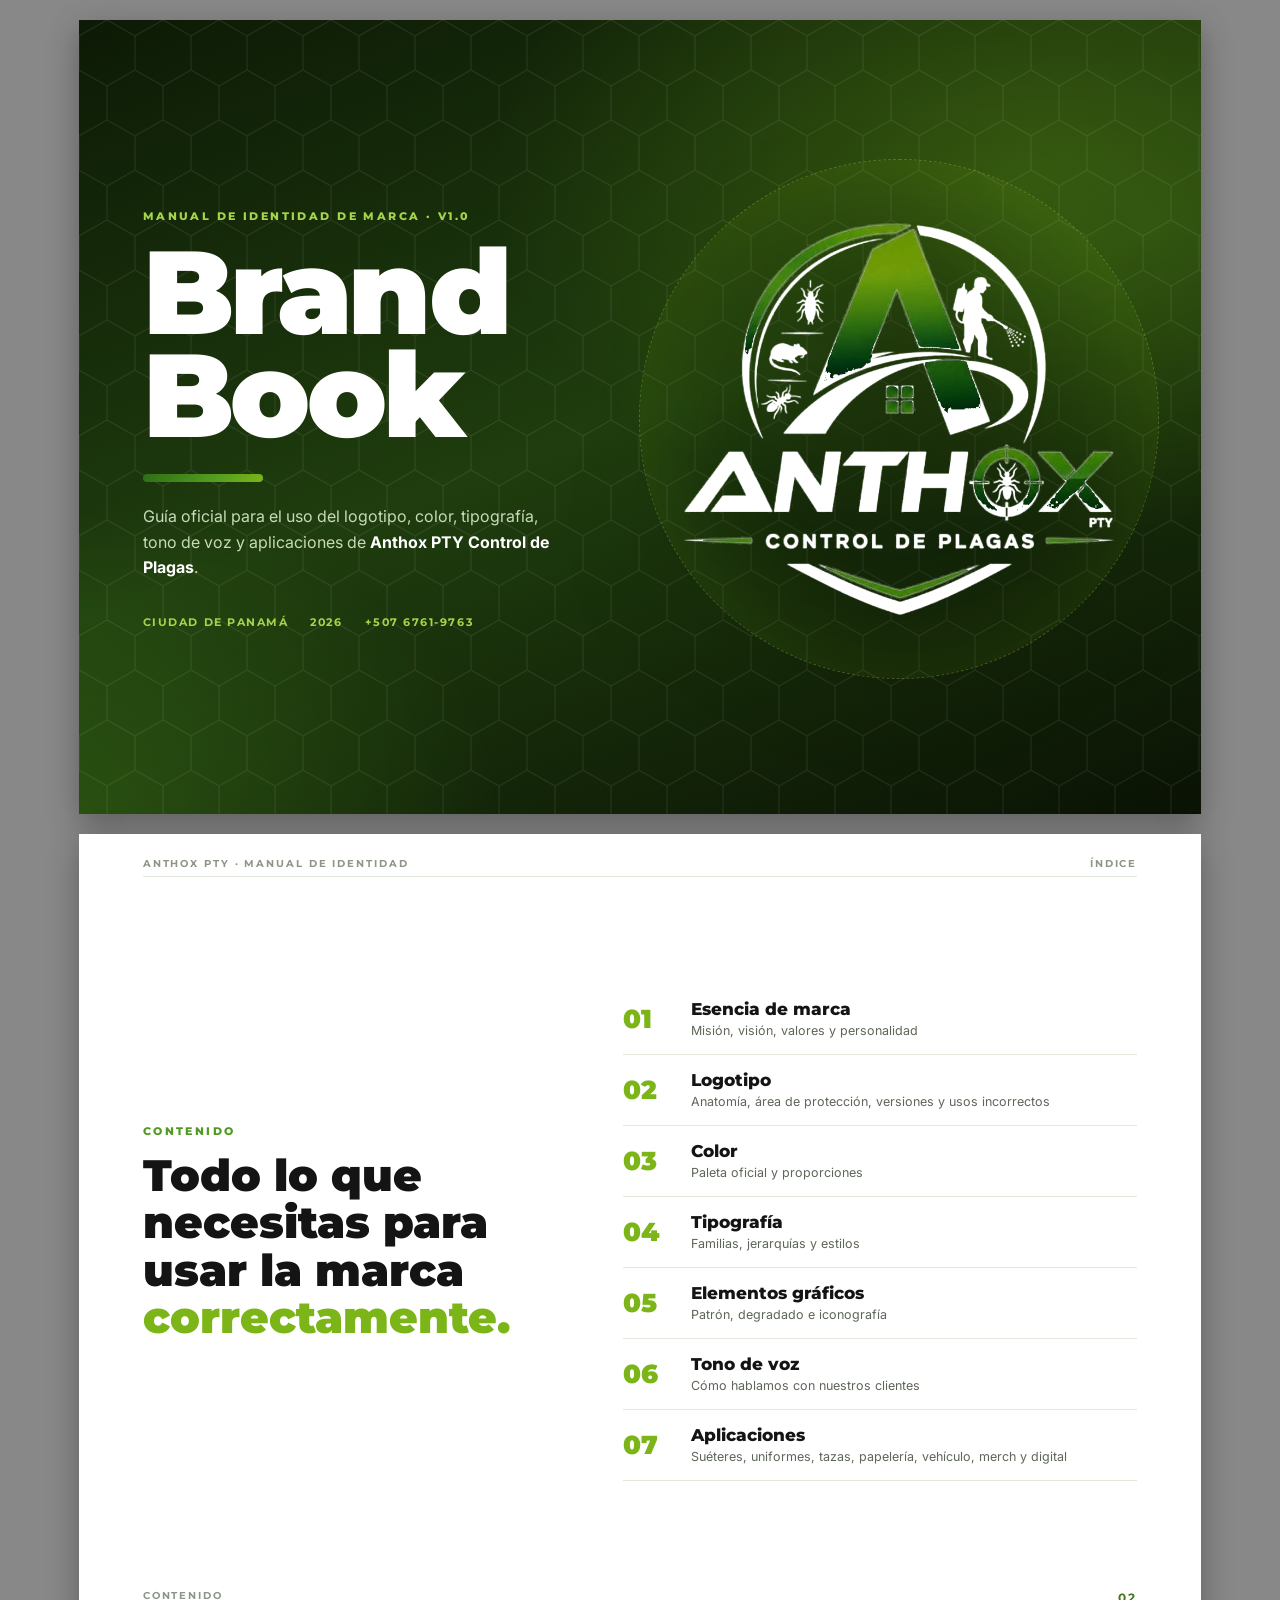
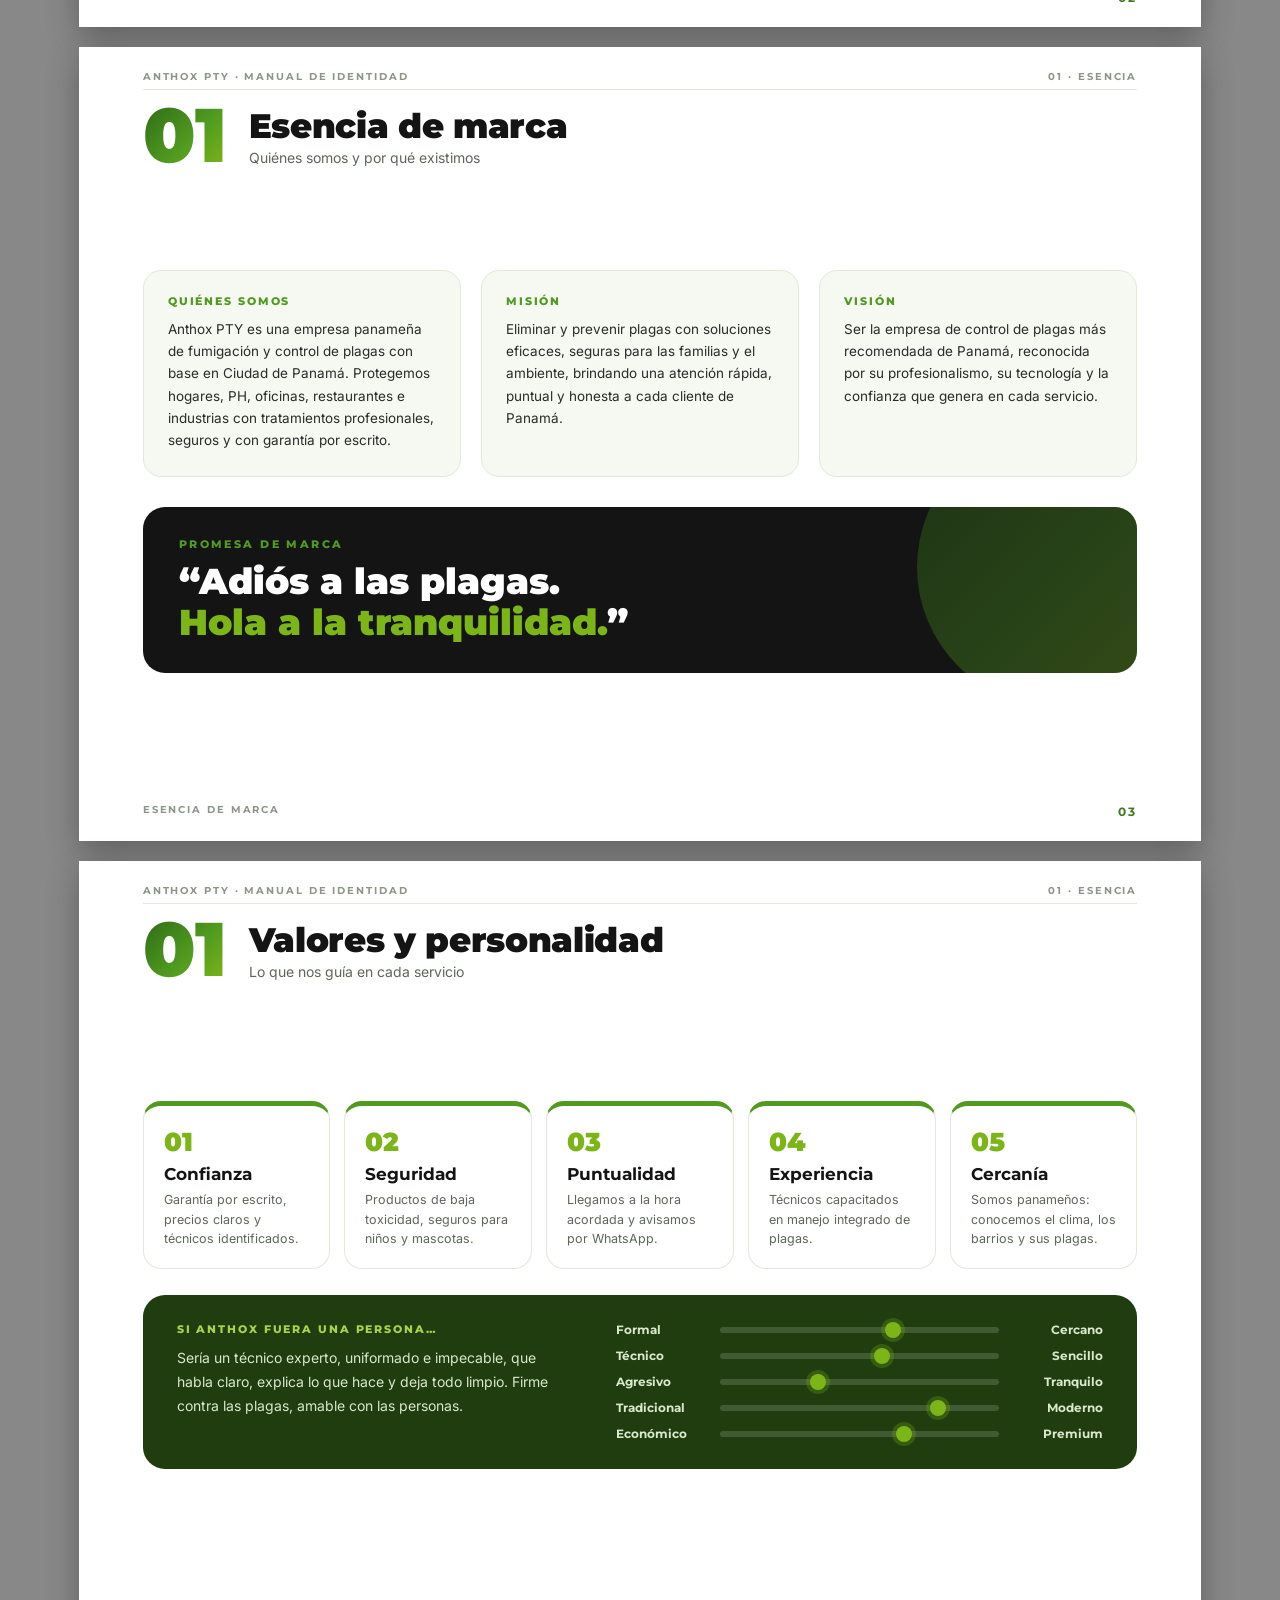
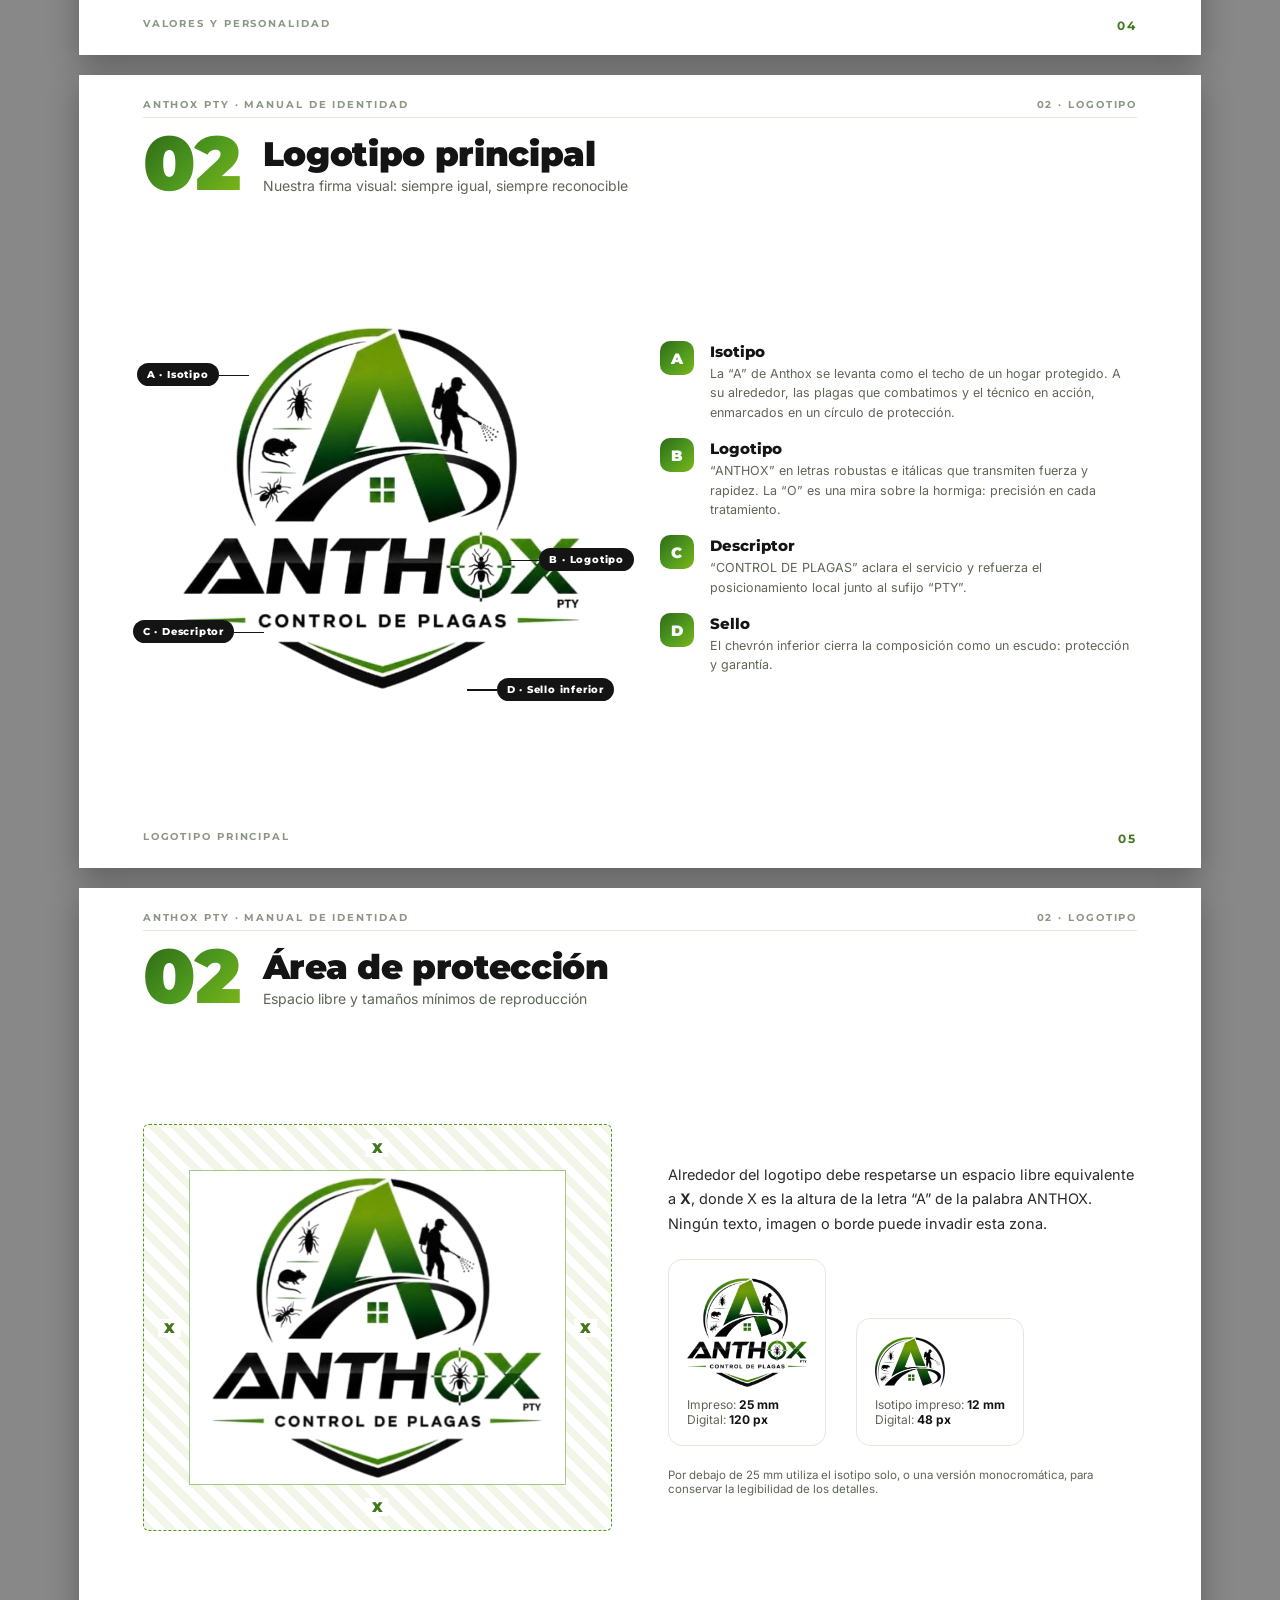
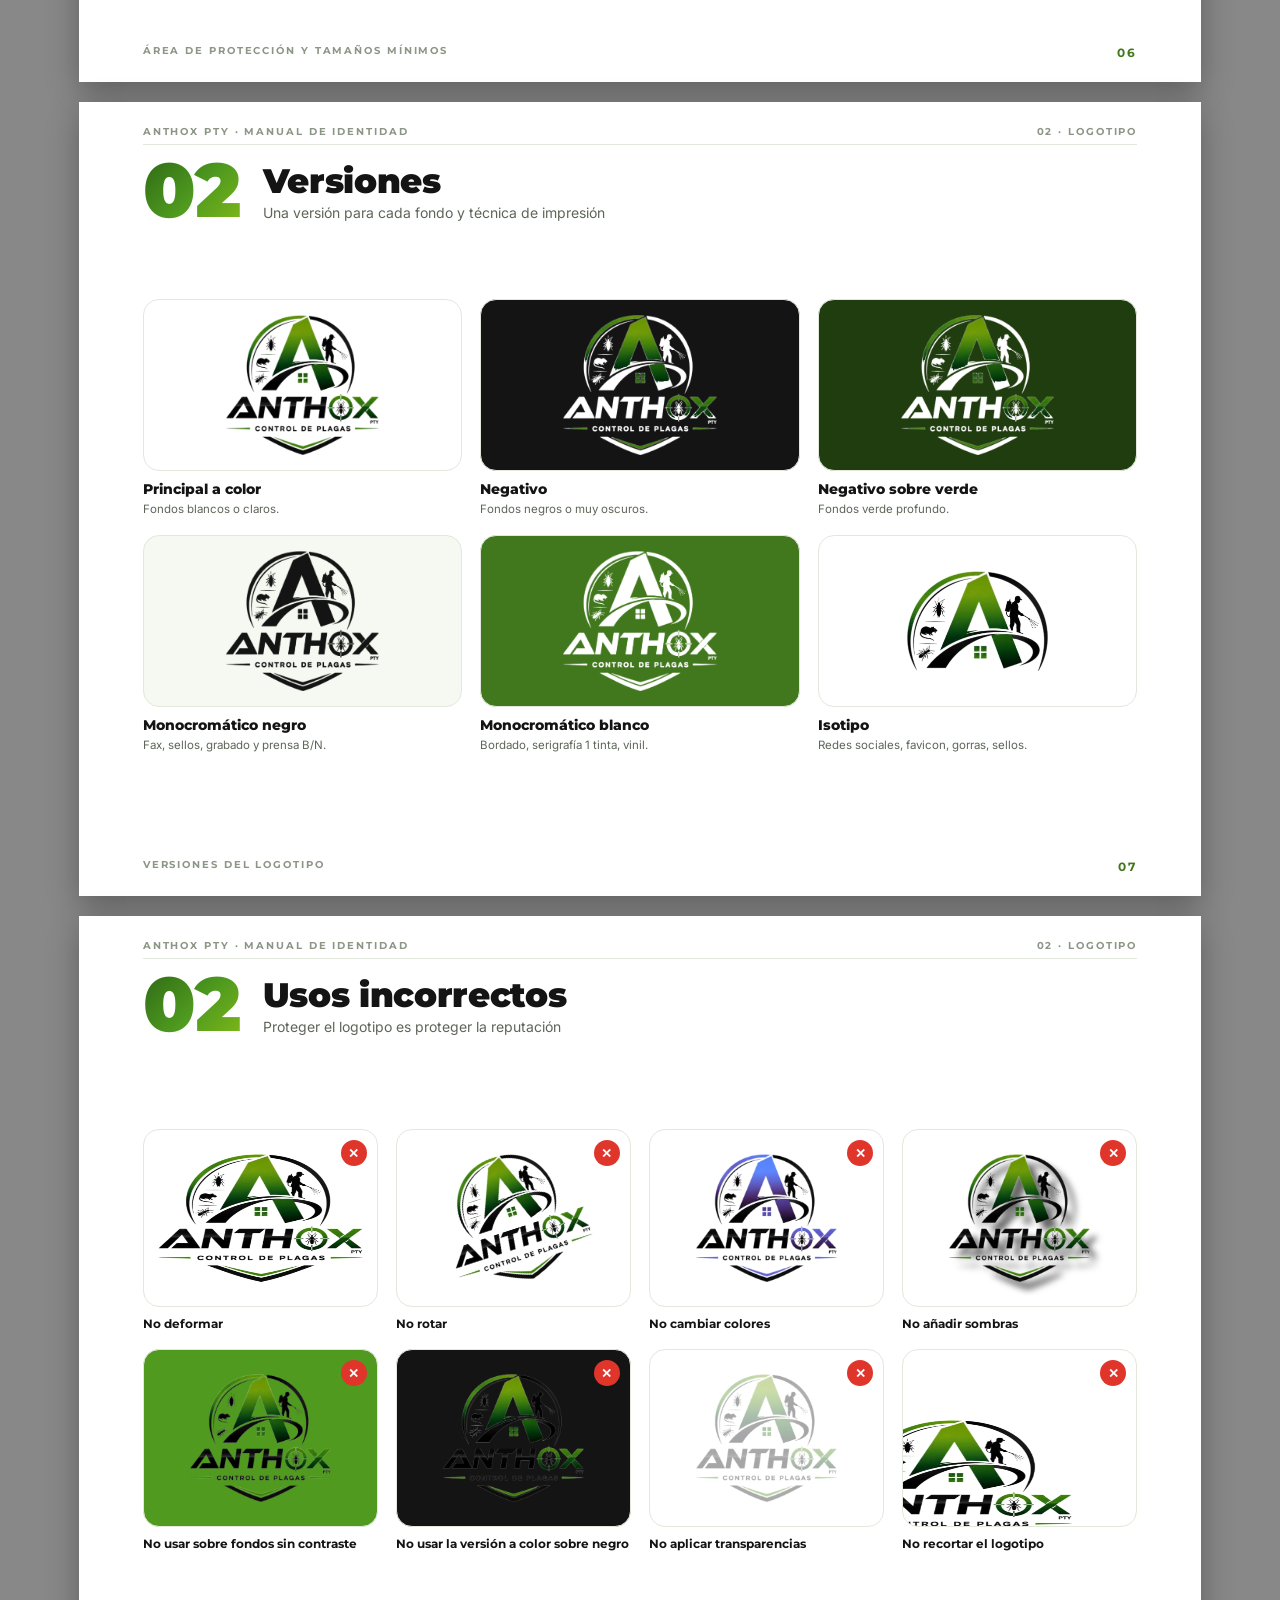
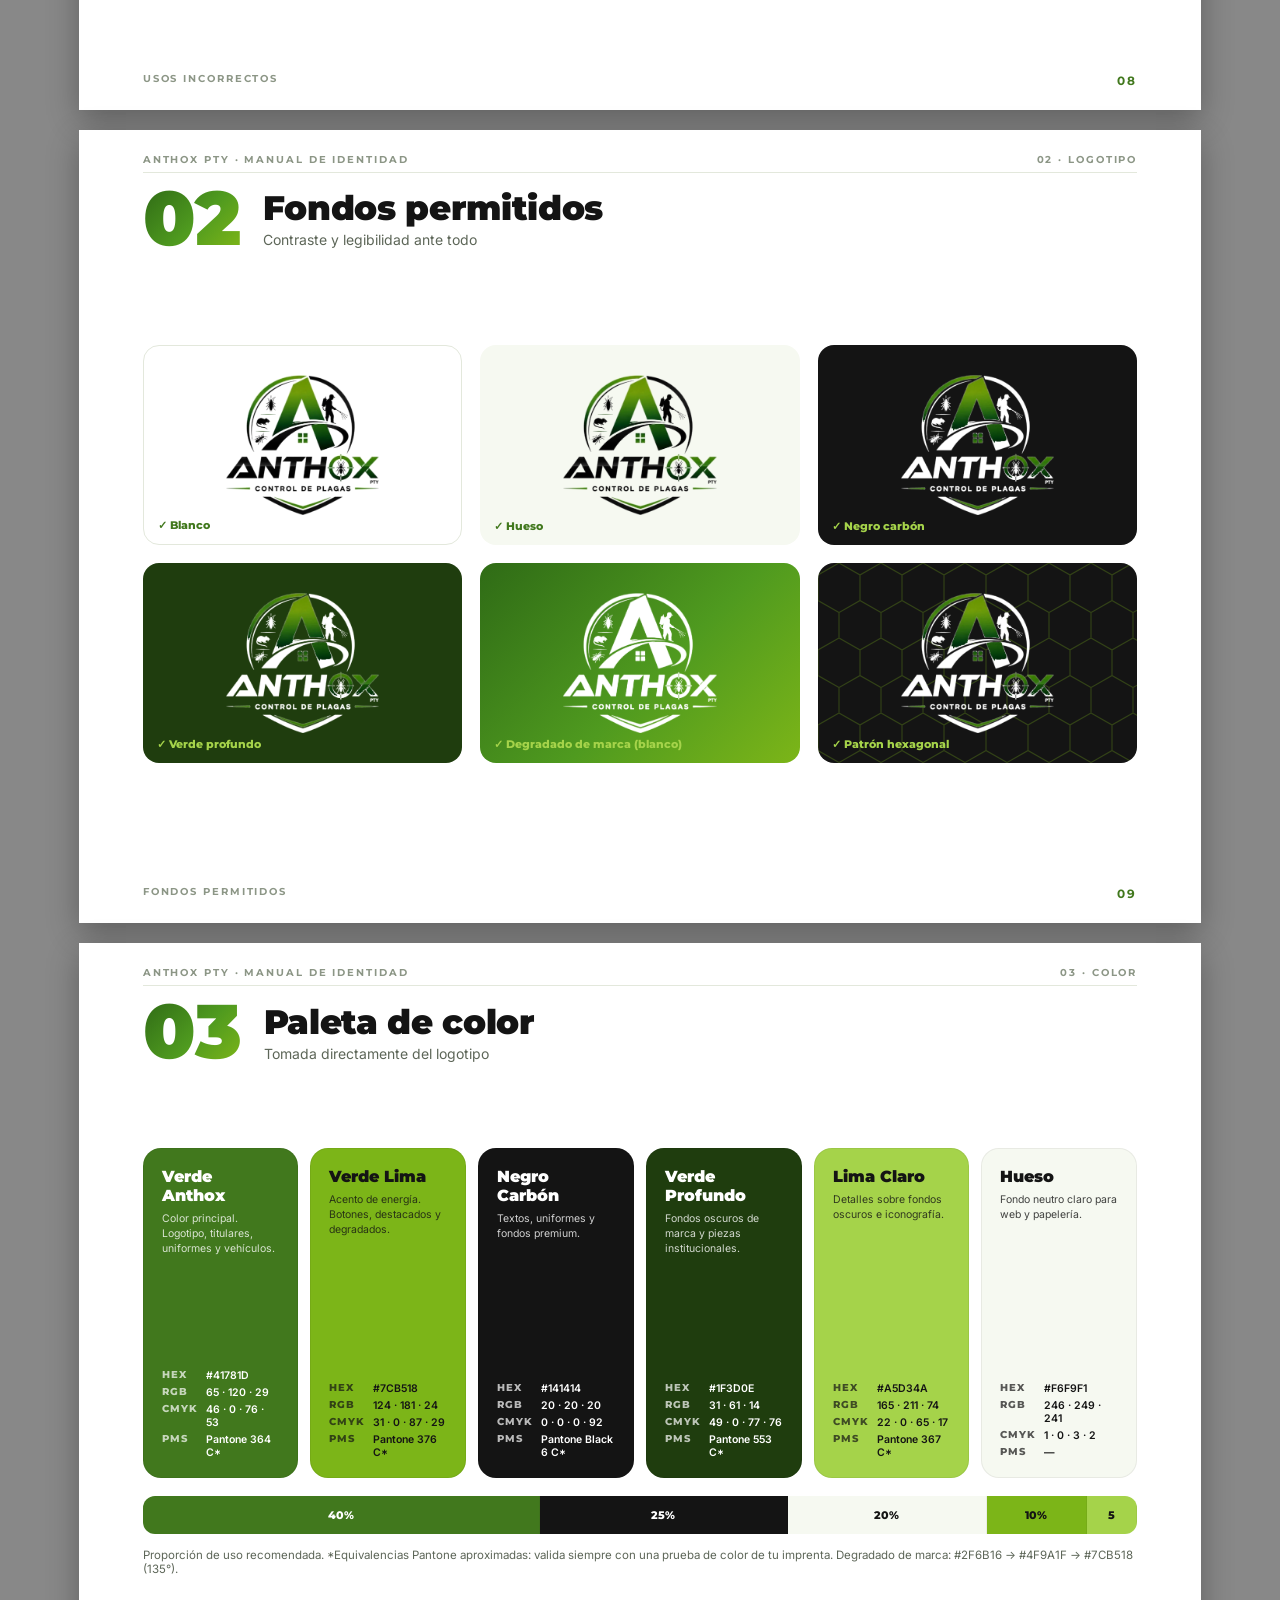
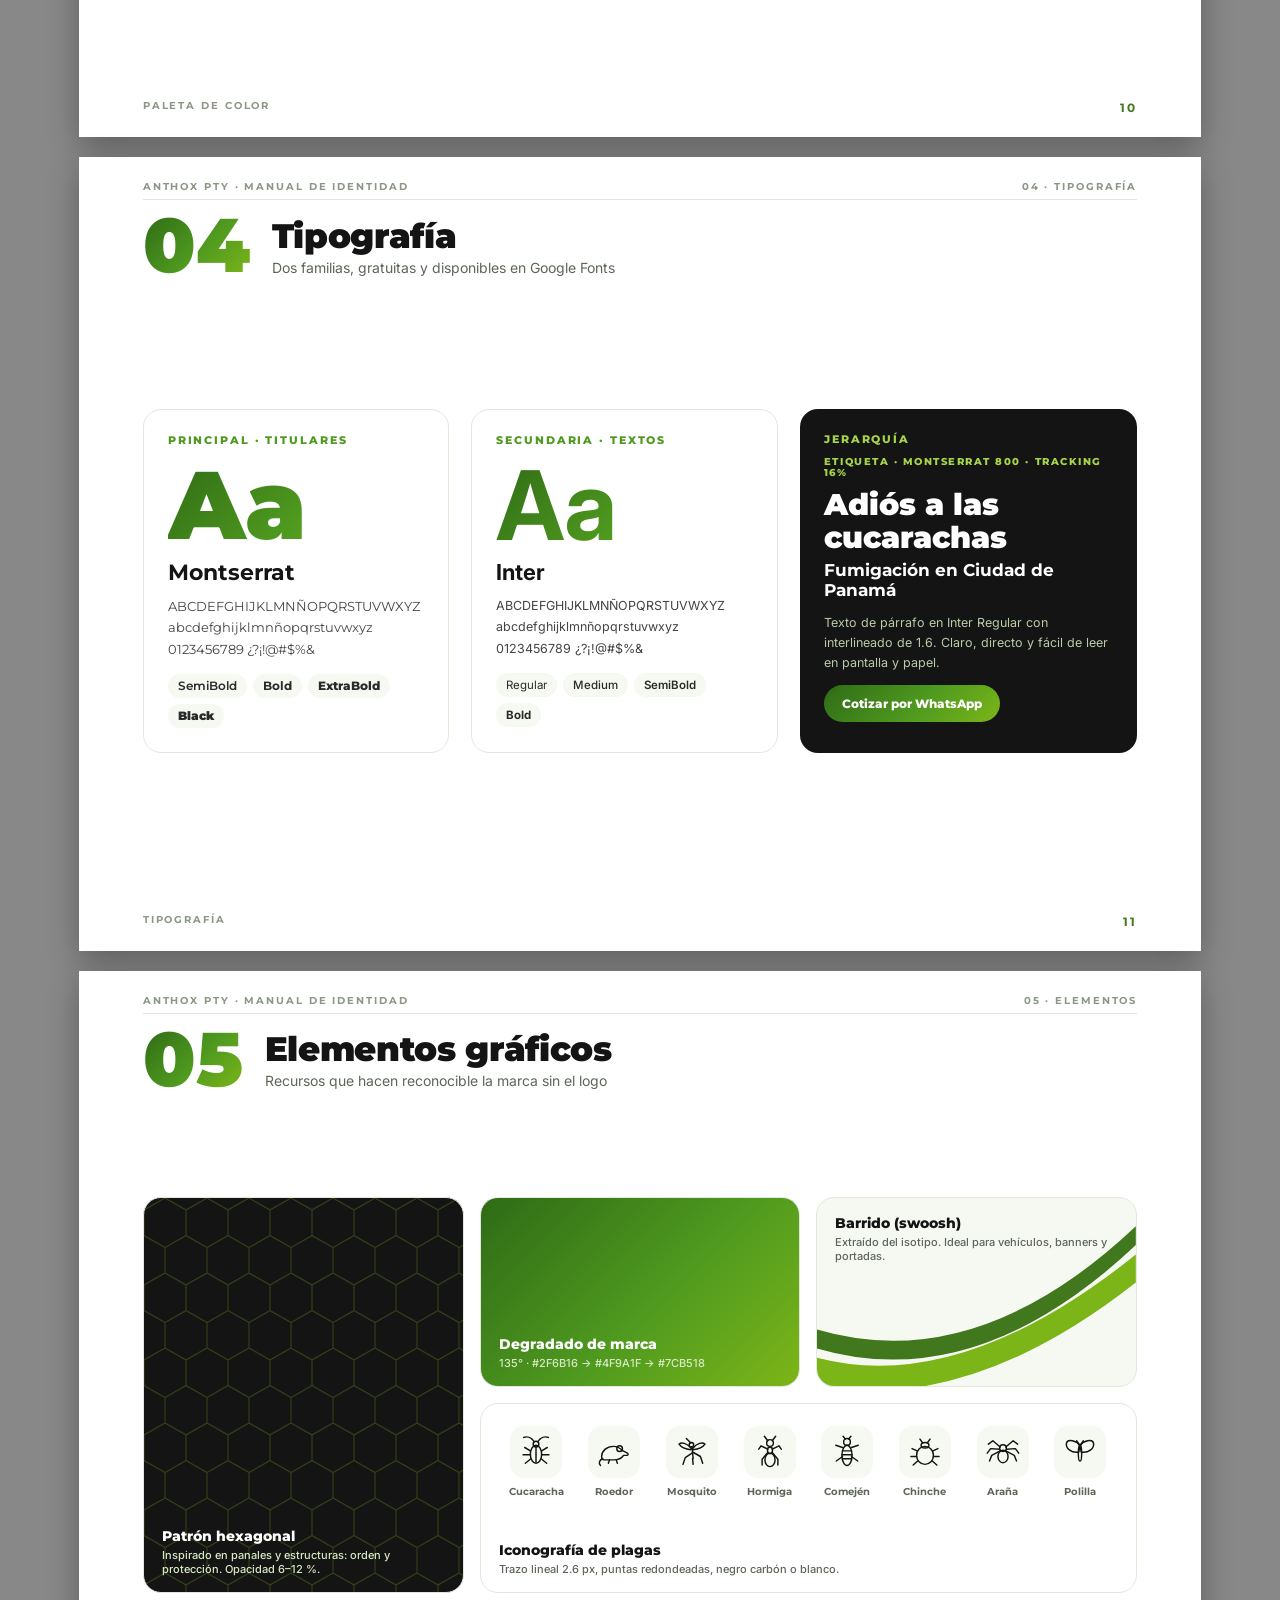
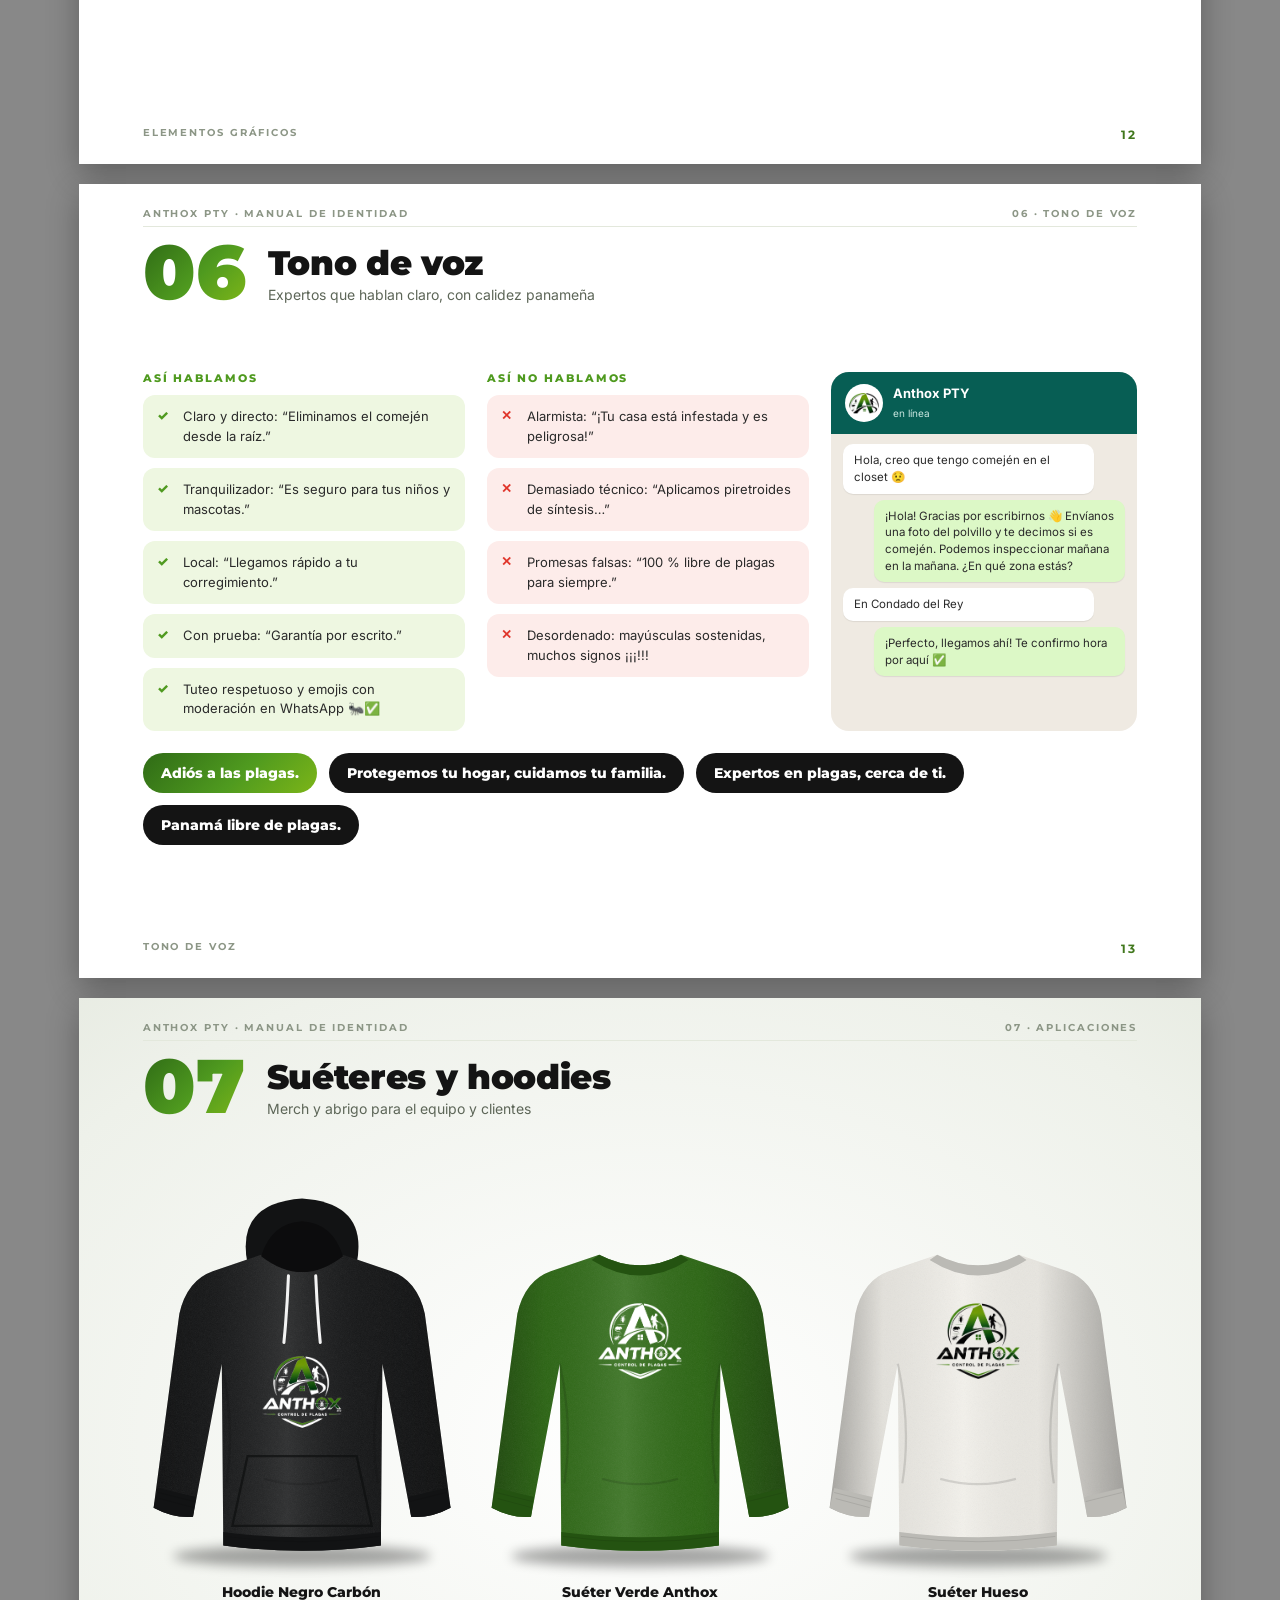
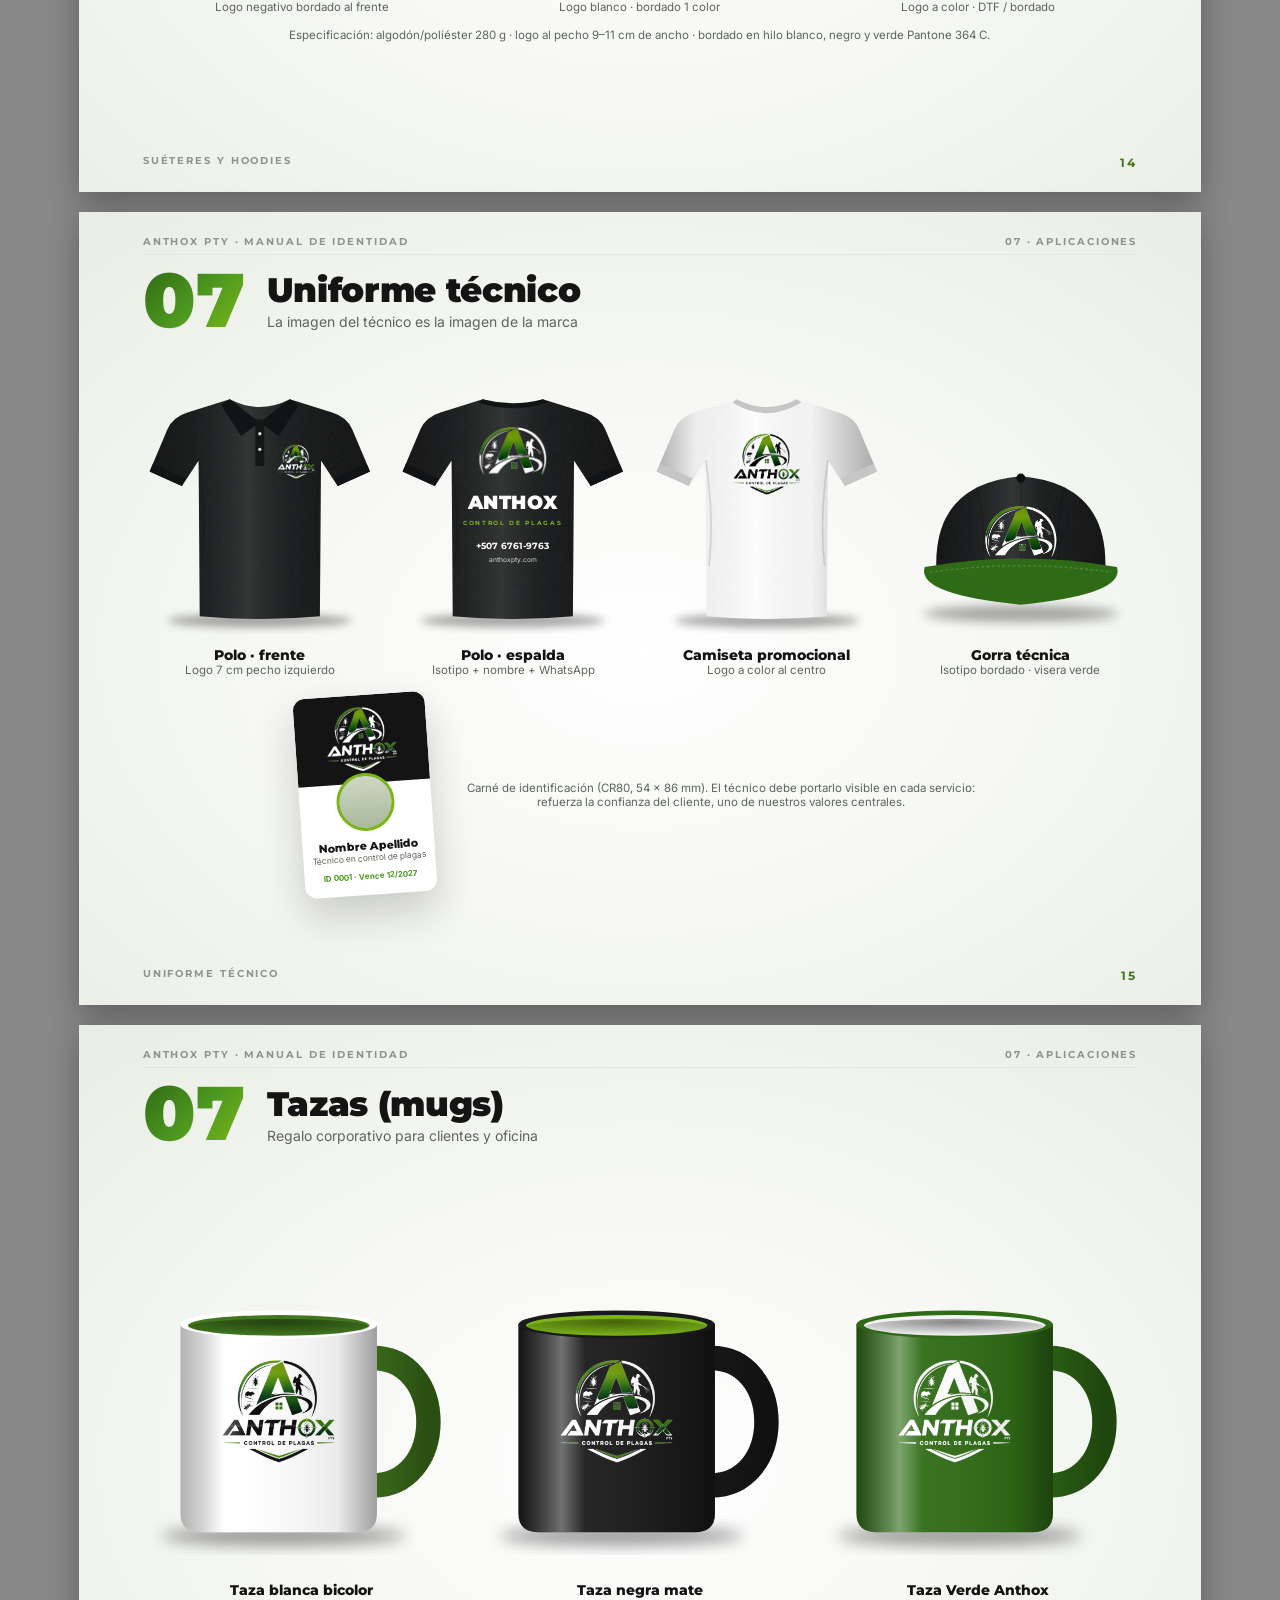
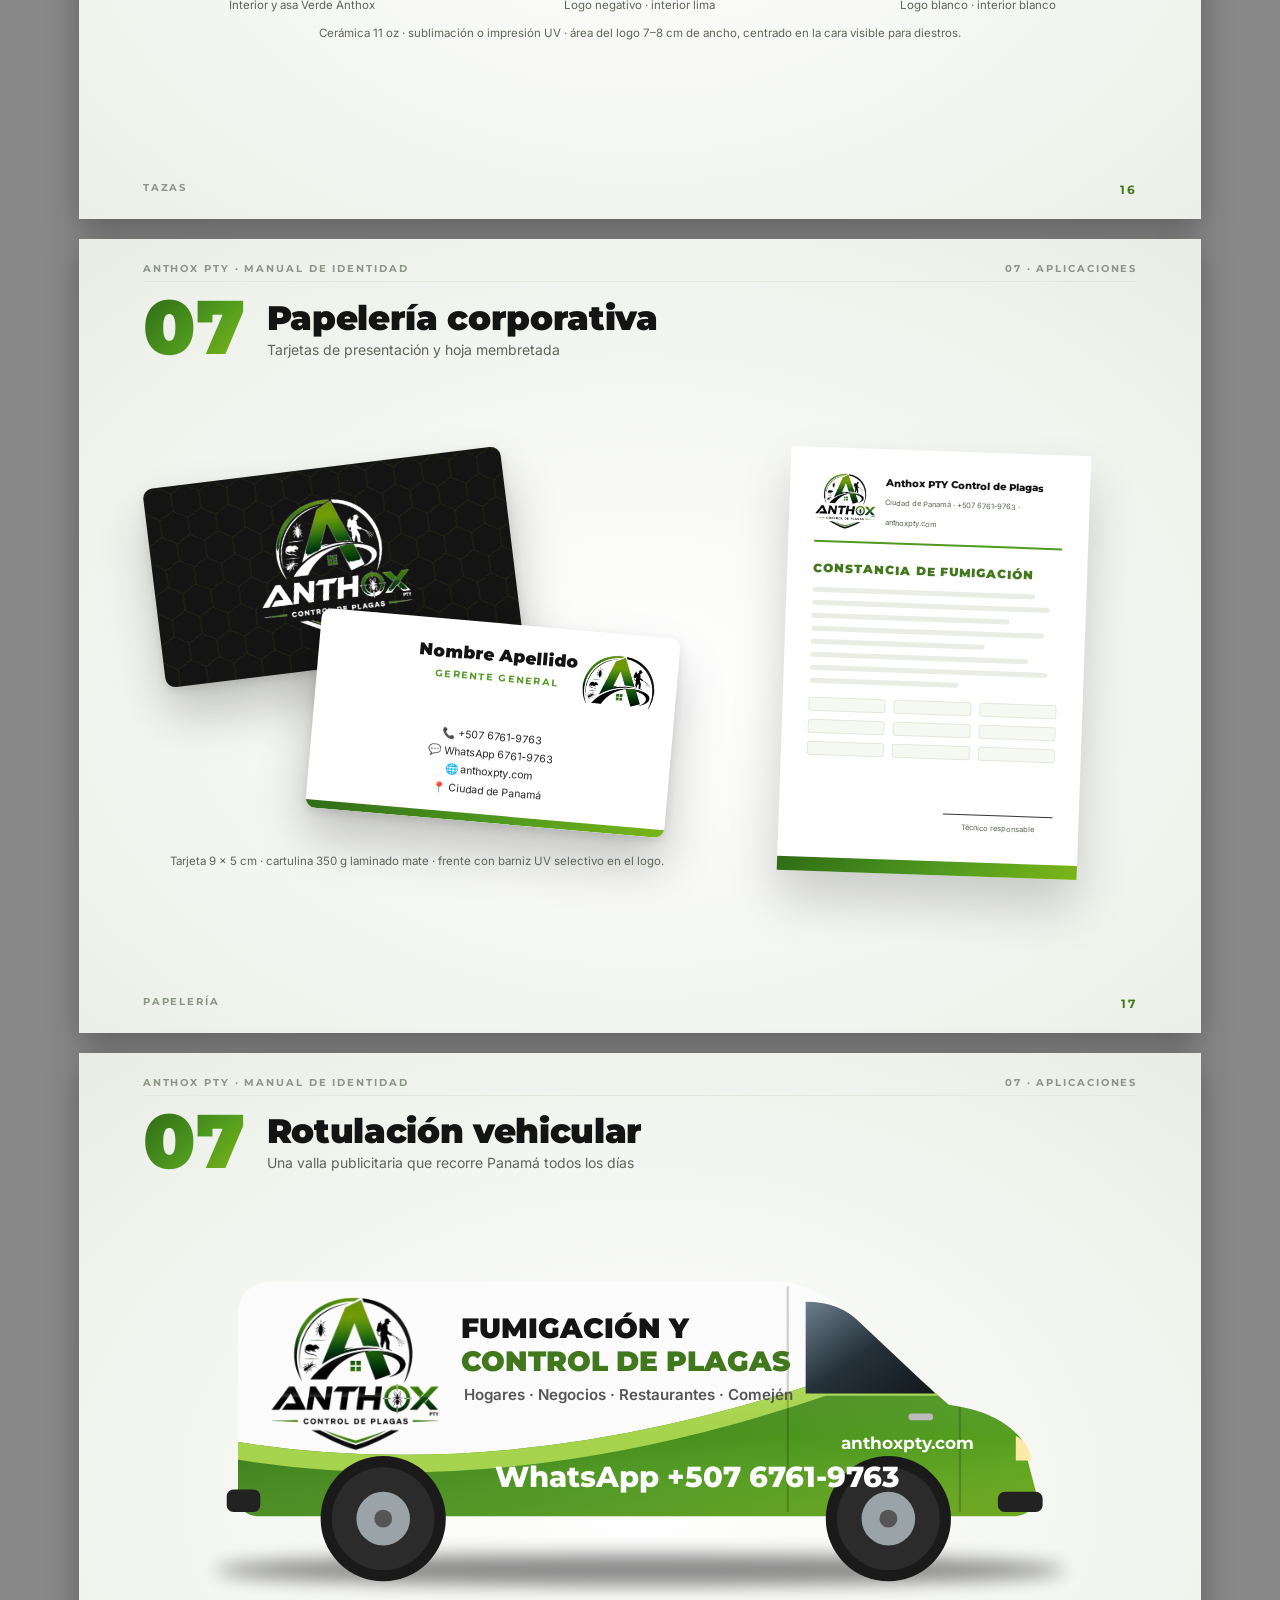
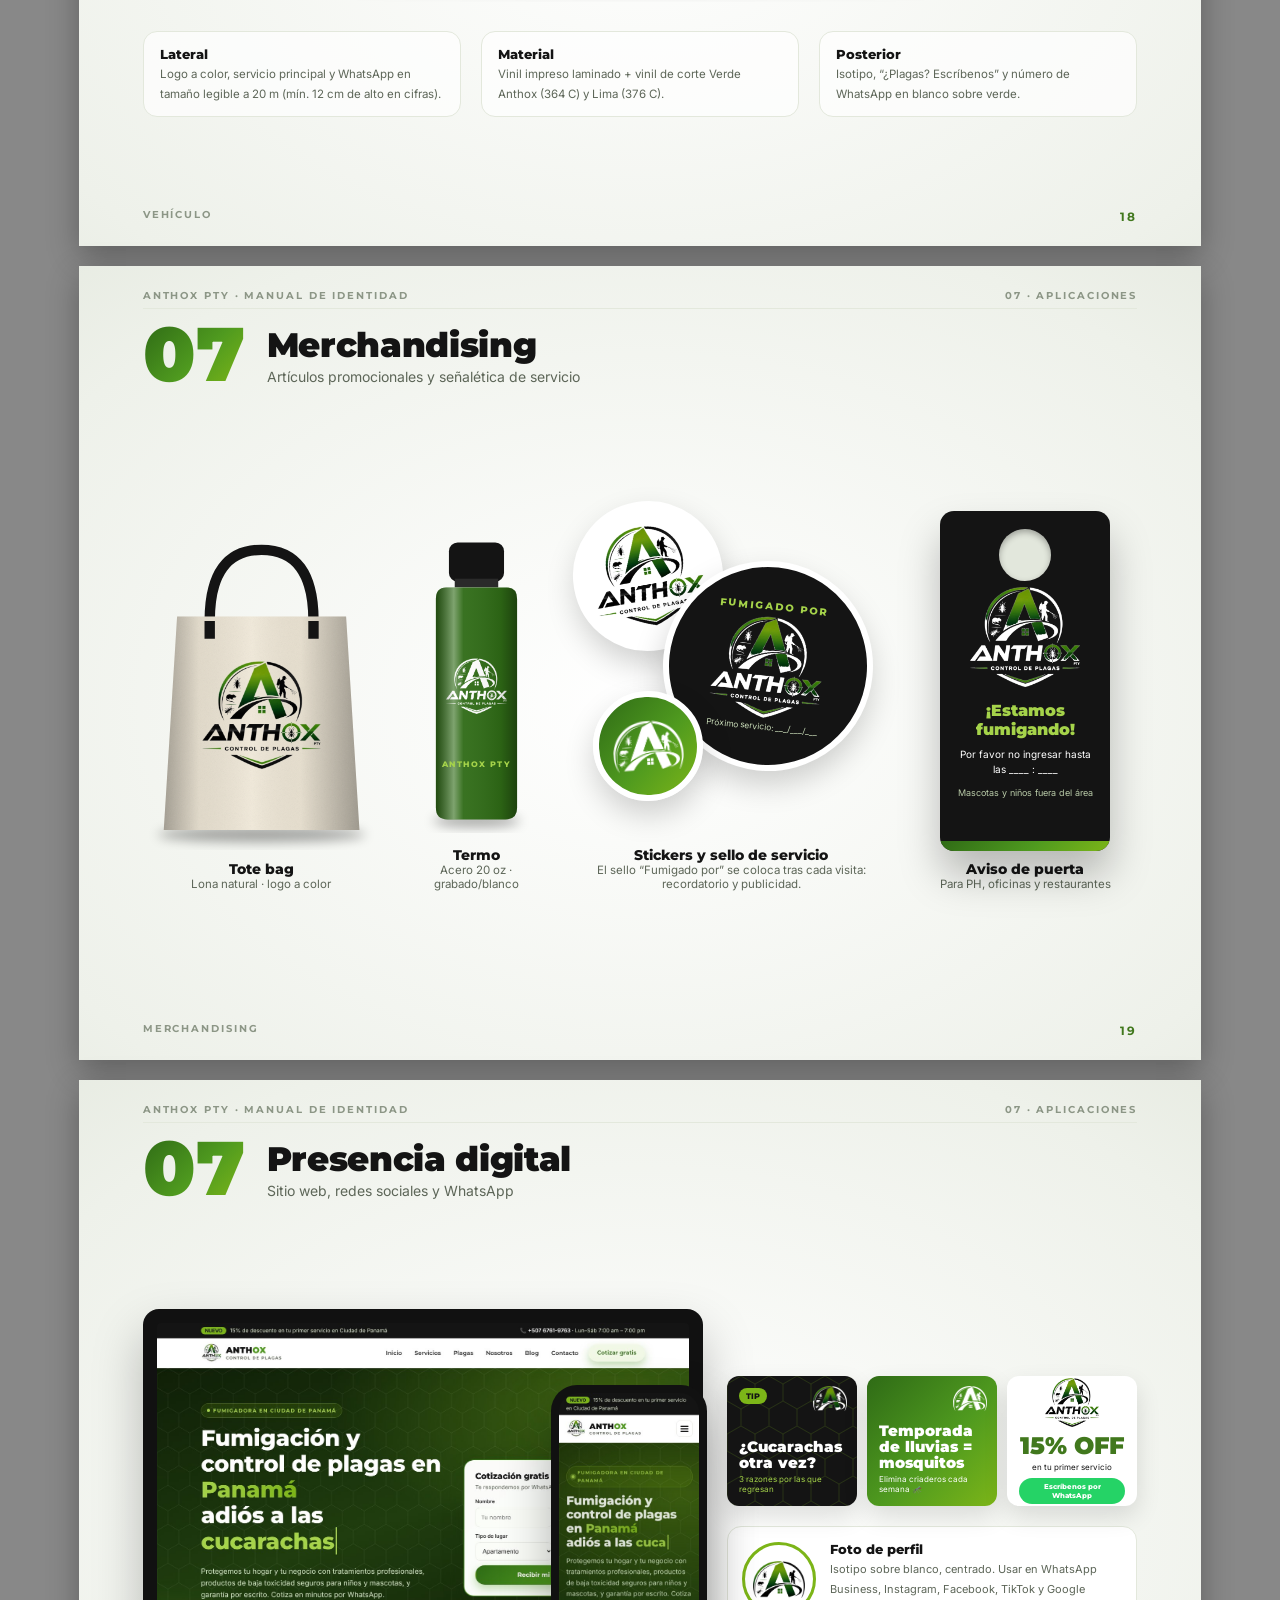
==== brandbook/brandbook.html @ 4c045019 "Manual de marca (brand book) en PDF con mockups Co-Authored-By: Claude Opus 5.5 <noreply@anthropic.c" ====
<!DOCTYPE html><html lang="es"><head><meta charset="utf-8"><title>Anthox PTY – Manual de Marca</title>
<link href="https://fonts.googleapis.com/css2?family=Inter:wght@400;500;600;700&family=Montserrat:ital,wght@0,500;0,600;0,700;0,800;0,900;1,800;1,900&display=swap" rel="stylesheet">
<link rel="stylesheet" href="brandbook.css"></head><body><svg width="0" height="0" style="position:absolute"><defs>
<filter id="blur" x="-50%" y="-50%" width="200%" height="200%"><feGaussianBlur stdDeviation="8"/></filter>
<filter id="noise"><feTurbulence type="fractalNoise" baseFrequency="1.4" numOctaves="2" seed="3"/><feColorMatrix type="saturate" values="0"/><feComponentTransfer><feFuncA type="table" tableValues="0 1"/></feComponentTransfer><feComposite in2="SourceGraphic" operator="in"/></filter>
<linearGradient id="fabricShade" x1="0" x2="1"><stop offset="0" stop-color="#000" stop-opacity=".32"/><stop offset=".18" stop-color="#000" stop-opacity=".06"/><stop offset=".45" stop-color="#fff" stop-opacity=".10"/><stop offset=".7" stop-color="#000" stop-opacity=".04"/><stop offset="1" stop-color="#000" stop-opacity=".34"/></linearGradient>
<linearGradient id="cyl" x1="0" x2="1"><stop offset="0" stop-color="#000" stop-opacity=".30"/><stop offset=".22" stop-color="#fff" stop-opacity=".38"/><stop offset=".34" stop-color="#fff" stop-opacity=".05"/><stop offset=".8" stop-color="#000" stop-opacity=".08"/><stop offset="1" stop-color="#000" stop-opacity=".38"/></linearGradient>
<linearGradient id="cylH" x1="0" x2="1"><stop offset="0" stop-color="#000" stop-opacity=".1"/><stop offset="1" stop-color="#000" stop-opacity=".35"/></linearGradient>
<linearGradient id="cylV" x1="0" x2="0" y1="0" y2="1"><stop offset="0" stop-color="#fff" stop-opacity=".25"/><stop offset=".5" stop-color="#fff" stop-opacity="0"/><stop offset="1" stop-color="#000" stop-opacity=".18"/></linearGradient>
<radialGradient id="rim" cx=".5" cy=".2" r=".8"><stop offset="0" stop-color="#000" stop-opacity=".45"/><stop offset="1" stop-color="#000" stop-opacity="0"/></radialGradient>
<linearGradient id="glass" x1="0" x2="1" y1="0" y2="1"><stop offset="0" stop-color="#6d7f8c"/><stop offset=".5" stop-color="#25313a"/><stop offset="1" stop-color="#11181d"/></linearGradient>
<linearGradient id="gradBrand" x1="0" x2="1" y1="0" y2="1"><stop offset="0" stop-color="#2f6b16"/><stop offset=".55" stop-color="#4f9a1f"/><stop offset="1" stop-color="#7cb518"/></linearGradient>
</defs></svg><section class="page dark cover-page">
<div class="cover-pattern"></div>
<div class="cover">
  <div class="cover-left">
    <div class="eyebrow">Manual de identidad de marca · v1.0</div>
    <h1>Brand<br>Book</h1>
    <p class="lead">Guía oficial para el uso del logotipo, color, tipografía, tono de voz y aplicaciones de <b>Anthox PTY Control de Plagas</b>.</p>
    <div class="cover-meta"><span>Ciudad de Panamá</span><span>2026</span><span>+507 6761-9763</span></div>
  </div>
  <div class="cover-right"><div class="halo"></div><img src="img/logo-negativo.png" alt=""></div>
</div></section><section class="page  "><div class="ph"><span>ANTHOX PTY · MANUAL DE IDENTIDAD</span><span>Índice</span></div>
<div class="idx-wrap">
  <div><div class="eyebrow green">Contenido</div><h2 class="big">Todo lo que<br>necesitas para<br>usar la marca<br><span class="g">correctamente.</span></h2></div>
  <ol class="idx"><li><b>01</b><div><strong>Esencia de marca</strong><span>Misión, visión, valores y personalidad</span></div></li><li><b>02</b><div><strong>Logotipo</strong><span>Anatomía, área de protección, versiones y usos incorrectos</span></div></li><li><b>03</b><div><strong>Color</strong><span>Paleta oficial y proporciones</span></div></li><li><b>04</b><div><strong>Tipografía</strong><span>Familias, jerarquías y estilos</span></div></li><li><b>05</b><div><strong>Elementos gráficos</strong><span>Patrón, degradado e iconografía</span></div></li><li><b>06</b><div><strong>Tono de voz</strong><span>Cómo hablamos con nuestros clientes</span></div></li><li><b>07</b><div><strong>Aplicaciones</strong><span>Suéteres, uniformes, tazas, papelería, vehículo, merch y digital</span></div></li></ol>
</div><div class="pf"><span>Contenido</span><span>02</span></div></section><section class="page   flex"><div class="ph"><span>ANTHOX PTY · MANUAL DE IDENTIDAD</span><span>01 · Esencia</span></div><div class="sh"><div class="num">01</div><div><h2>Esencia de marca</h2><p class="sub">Quiénes somos y por qué existimos</p></div></div><div class="content">
<div class="grid3 mt">
  <div class="card"><div class="k">Quiénes somos</div><p>Anthox PTY es una empresa panameña de fumigación y control de plagas con base en Ciudad de Panamá. Protegemos hogares, PH, oficinas, restaurantes e industrias con tratamientos profesionales, seguros y con garantía por escrito.</p></div>
  <div class="card"><div class="k">Misión</div><p>Eliminar y prevenir plagas con soluciones eficaces, seguras para las familias y el ambiente, brindando una atención rápida, puntual y honesta a cada cliente de Panamá.</p></div>
  <div class="card"><div class="k">Visión</div><p>Ser la empresa de control de plagas más recomendada de Panamá, reconocida por su profesionalismo, su tecnología y la confianza que genera en cada servicio.</p></div>
</div>
<div class="promise">
  <div class="eyebrow green">Promesa de marca</div>
  <p class="quote">“Adiós a las plagas.<br><span class="g">Hola a la tranquilidad.</span>”</p>
</div></div><div class="pf"><span>Esencia de marca</span><span>03</span></div></section><section class="page   flex"><div class="ph"><span>ANTHOX PTY · MANUAL DE IDENTIDAD</span><span>01 · Esencia</span></div><div class="sh"><div class="num">01</div><div><h2>Valores y personalidad</h2><p class="sub">Lo que nos guía en cada servicio</p></div></div><div class="content">
<div class="vals mt"><div class="val"><div class="vn">01</div><h3>Confianza</h3><p>Garantía por escrito, precios claros y técnicos identificados.</p></div><div class="val"><div class="vn">02</div><h3>Seguridad</h3><p>Productos de baja toxicidad, seguros para niños y mascotas.</p></div><div class="val"><div class="vn">03</div><h3>Puntualidad</h3><p>Llegamos a la hora acordada y avisamos por WhatsApp.</p></div><div class="val"><div class="vn">04</div><h3>Experiencia</h3><p>Técnicos capacitados en manejo integrado de plagas.</p></div><div class="val"><div class="vn">05</div><h3>Cercanía</h3><p>Somos panameños: conocemos el clima, los barrios y sus plagas.</p></div></div>
<div class="persona">
  <div><div class="k">Si Anthox fuera una persona…</div><p>Sería un técnico experto, uniformado e impecable, que habla claro, explica lo que hace y deja todo limpio. Firme contra las plagas, amable con las personas.</p></div>
  <div class="sliders">
    <div class="sl"><span>Formal</span><div class="bar"><i style="left:62%"></i></div><span>Cercano</span></div><div class="sl"><span>Técnico</span><div class="bar"><i style="left:58%"></i></div><span>Sencillo</span></div><div class="sl"><span>Agresivo</span><div class="bar"><i style="left:35%"></i></div><span>Tranquilo</span></div><div class="sl"><span>Tradicional</span><div class="bar"><i style="left:78%"></i></div><span>Moderno</span></div><div class="sl"><span>Económico</span><div class="bar"><i style="left:66%"></i></div><span>Premium</span></div>
  </div>
</div></div><div class="pf"><span>Valores y personalidad</span><span>04</span></div></section><section class="page   flex"><div class="ph"><span>ANTHOX PTY · MANUAL DE IDENTIDAD</span><span>02 · Logotipo</span></div><div class="sh"><div class="num">02</div><div><h2>Logotipo principal</h2><p class="sub">Nuestra firma visual: siempre igual, siempre reconocible</p></div></div><div class="content">
<div class="anat">
  <div class="anat-logo"><img src="img/logo-color.png" alt="">
    <span class="tag t1">A · Isotipo</span><span class="tag t2">B · Logotipo</span><span class="tag t3">C · Descriptor</span><span class="tag t4">D · Sello inferior</span>
  </div>
  <div class="anat-text">
    <div class="li"><b>A</b><div><strong>Isotipo</strong><p>La “A” de Anthox se levanta como el techo de un hogar protegido. A su alrededor, las plagas que combatimos y el técnico en acción, enmarcados en un círculo de protección.</p></div></div>
    <div class="li"><b>B</b><div><strong>Logotipo</strong><p>“ANTHOX” en letras robustas e itálicas que transmiten fuerza y rapidez. La “O” es una mira sobre la hormiga: precisión en cada tratamiento.</p></div></div>
    <div class="li"><b>C</b><div><strong>Descriptor</strong><p>“CONTROL DE PLAGAS” aclara el servicio y refuerza el posicionamiento local junto al sufijo “PTY”.</p></div></div>
    <div class="li"><b>D</b><div><strong>Sello</strong><p>El chevrón inferior cierra la composición como un escudo: protección y garantía.</p></div></div>
  </div>
</div></div><div class="pf"><span>Logotipo principal</span><span>05</span></div></section><section class="page   flex"><div class="ph"><span>ANTHOX PTY · MANUAL DE IDENTIDAD</span><span>02 · Logotipo</span></div><div class="sh"><div class="num">02</div><div><h2>Área de protección</h2><p class="sub">Espacio libre y tamaños mínimos de reproducción</p></div></div><div class="content">
<div class="prot">
  <div class="prot-box"><div class="zone"><img src="img/logo-color.png" alt=""></div>
    <span class="x xt">X</span><span class="x xb">X</span><span class="x xl">X</span><span class="x xr">X</span></div>
  <div>
    <p class="body">Alrededor del logotipo debe respetarse un espacio libre equivalente a <b>X</b>, donde X es la altura de la letra “A” de la palabra ANTHOX. Ningún texto, imagen o borde puede invadir esta zona.</p>
    <div class="mins">
      <div><img src="img/logo-color.png" style="width:120px"><span>Impreso: <b>25 mm</b><br>Digital: <b>120 px</b></span></div>
      <div><img src="img/iso-color.png" style="width:70px"><span>Isotipo impreso: <b>12 mm</b><br>Digital: <b>48 px</b></span></div>
    </div>
    <p class="note">Por debajo de 25 mm utiliza el isotipo solo, o una versión monocromática, para conservar la legibilidad de los detalles.</p>
  </div>
</div></div><div class="pf"><span>Área de protección y tamaños mínimos</span><span>06</span></div></section><section class="page   flex"><div class="ph"><span>ANTHOX PTY · MANUAL DE IDENTIDAD</span><span>02 · Logotipo</span></div><div class="sh"><div class="num">02</div><div><h2>Versiones</h2><p class="sub">Una versión para cada fondo y técnica de impresión</p></div></div><div class="content">
<div class="vers mt"><div class="ver"><div class="vbox" style="background:#ffffff"><img src="img/logo-color.png" class=""></div><strong>Principal a color</strong><span>Fondos blancos o claros.</span></div><div class="ver"><div class="vbox" style="background:#141414"><img src="img/logo-negativo.png" class=""></div><strong>Negativo</strong><span>Fondos negros o muy oscuros.</span></div><div class="ver"><div class="vbox" style="background:#1F3D0E"><img src="img/logo-negativo.png" class=""></div><strong>Negativo sobre verde</strong><span>Fondos verde profundo.</span></div><div class="ver"><div class="vbox" style="background:#F6F9F1"><img src="img/logo-negro.png" class=""></div><strong>Monocromático negro</strong><span>Fax, sellos, grabado y prensa B/N.</span></div><div class="ver"><div class="vbox" style="background:#41781D"><img src="img/logo-blanco.png" class=""></div><strong>Monocromático blanco</strong><span>Bordado, serigrafía 1 tinta, vinil.</span></div><div class="ver"><div class="vbox" style="background:#ffffff"><img src="img/iso-color.png" class="iso"></div><strong>Isotipo</strong><span>Redes sociales, favicon, gorras, sellos.</span></div></div></div><div class="pf"><span>Versiones del logotipo</span><span>07</span></div></section><section class="page   flex"><div class="ph"><span>ANTHOX PTY · MANUAL DE IDENTIDAD</span><span>02 · Logotipo</span></div><div class="sh"><div class="num">02</div><div><h2>Usos incorrectos</h2><p class="sub">Proteger el logotipo es proteger la reputación</p></div></div><div class="content"><div class="bads mt"><div class="bad"><div class="bbox" style="background:#fff"><img src="img/logo-color.png" style="transform:scaleX(1.45)"><i>✕</i></div><span>No deformar</span></div><div class="bad"><div class="bbox" style="background:#fff"><img src="img/logo-color.png" style="transform:rotate(-18deg)"><i>✕</i></div><span>No rotar</span></div><div class="bad"><div class="bbox" style="background:#fff"><img src="img/logo-color.png" style="filter:hue-rotate(150deg)"><i>✕</i></div><span>No cambiar colores</span></div><div class="bad"><div class="bbox" style="background:#fff"><img src="img/logo-color.png" style="filter:drop-shadow(8px 8px 3px rgba(0,0,0,.6))"><i>✕</i></div><span>No añadir sombras</span></div><div class="bad"><div class="bbox" style="background:#4f9a1f"><img src="img/logo-color.png" style=""><i>✕</i></div><span>No usar sobre fondos sin contraste</span></div><div class="bad"><div class="bbox" style="background:#141414"><img src="img/logo-color.png" style=""><i>✕</i></div><span>No usar la versión a color sobre negro</span></div><div class="bad"><div class="bbox" style="background:#fff"><img src="img/logo-color.png" style="opacity:.35"><i>✕</i></div><span>No aplicar transparencias</span></div><div class="bad"><div class="bbox" style="background:#fff"><img src="img/logo-color.png" style="width:150%;margin-left:-55%;margin-top:30%"><i>✕</i></div><span>No recortar el logotipo</span></div></div></div><div class="pf"><span>Usos incorrectos</span><span>08</span></div></section><section class="page   flex"><div class="ph"><span>ANTHOX PTY · MANUAL DE IDENTIDAD</span><span>02 · Logotipo</span></div><div class="sh"><div class="num">02</div><div><h2>Fondos permitidos</h2><p class="sub">Contraste y legibilidad ante todo</p></div></div><div class="content">
<div class="bgs mt">
  <div style="background:#fff;border:1px solid #e3e8dc"><img src="img/logo-color.png"><span class="ok">✓ Blanco</span></div>
  <div style="background:#F6F9F1"><img src="img/logo-color.png"><span class="ok">✓ Hueso</span></div>
  <div style="background:#141414"><img src="img/logo-negativo.png"><span class="ok l">✓ Negro carbón</span></div>
  <div style="background:#1F3D0E"><img src="img/logo-negativo.png"><span class="ok l">✓ Verde profundo</span></div>
  <div style="background:linear-gradient(135deg,#2f6b16,#4f9a1f 55%,#7cb518)"><img src="img/logo-blanco.png"><span class="ok l">✓ Degradado de marca (blanco)</span></div>
  <div class="hexbg"><img src="img/logo-negativo.png"><span class="ok l">✓ Patrón hexagonal</span></div>
</div></div><div class="pf"><span>Fondos permitidos</span><span>09</span></div></section><section class="page   flex"><div class="ph"><span>ANTHOX PTY · MANUAL DE IDENTIDAD</span><span>03 · Color</span></div><div class="sh"><div class="num">03</div><div><h2>Paleta de color</h2><p class="sub">Tomada directamente del logotipo</p></div></div><div class="content">
<div class="swatches mt"><div class="sw" style="background:#41781D;color:#fff"><div><strong>Verde Anthox</strong><em>Color principal. Logotipo, titulares, uniformes y vehículos.</em></div><dl><dt>HEX</dt><dd>#41781D</dd><dt>RGB</dt><dd>65 · 120 · 29</dd><dt>CMYK</dt><dd>46 · 0 · 76 · 53</dd><dt>PMS</dt><dd>Pantone 364 C*</dd></dl></div><div class="sw" style="background:#7CB518;color:#141414"><div><strong>Verde Lima</strong><em>Acento de energía. Botones, destacados y degradados.</em></div><dl><dt>HEX</dt><dd>#7CB518</dd><dt>RGB</dt><dd>124 · 181 · 24</dd><dt>CMYK</dt><dd>31 · 0 · 87 · 29</dd><dt>PMS</dt><dd>Pantone 376 C*</dd></dl></div><div class="sw" style="background:#141414;color:#fff"><div><strong>Negro Carbón</strong><em>Textos, uniformes y fondos premium.</em></div><dl><dt>HEX</dt><dd>#141414</dd><dt>RGB</dt><dd>20 · 20 · 20</dd><dt>CMYK</dt><dd>0 · 0 · 0 · 92</dd><dt>PMS</dt><dd>Pantone Black 6 C*</dd></dl></div><div class="sw" style="background:#1F3D0E;color:#fff"><div><strong>Verde Profundo</strong><em>Fondos oscuros de marca y piezas institucionales.</em></div><dl><dt>HEX</dt><dd>#1F3D0E</dd><dt>RGB</dt><dd>31 · 61 · 14</dd><dt>CMYK</dt><dd>49 · 0 · 77 · 76</dd><dt>PMS</dt><dd>Pantone 553 C*</dd></dl></div><div class="sw" style="background:#A5D34A;color:#141414"><div><strong>Lima Claro</strong><em>Detalles sobre fondos oscuros e iconografía.</em></div><dl><dt>HEX</dt><dd>#A5D34A</dd><dt>RGB</dt><dd>165 · 211 · 74</dd><dt>CMYK</dt><dd>22 · 0 · 65 · 17</dd><dt>PMS</dt><dd>Pantone 367 C*</dd></dl></div><div class="sw" style="background:#F6F9F1;color:#141414"><div><strong>Hueso</strong><em>Fondo neutro claro para web y papelería.</em></div><dl><dt>HEX</dt><dd>#F6F9F1</dd><dt>RGB</dt><dd>246 · 249 · 241</dd><dt>CMYK</dt><dd>1 · 0 · 3 · 2</dd><dt>PMS</dt><dd>—</dd></dl></div></div>
<div class="prop"><div style="flex:40;background:#41781D">40%</div><div style="flex:25;background:#141414">25%</div><div style="flex:20;background:#F6F9F1;color:#141414">20%</div><div style="flex:10;background:#7CB518;color:#141414">10%</div><div style="flex:5;background:#A5D34A;color:#141414">5</div></div>
<p class="note">Proporción de uso recomendada. *Equivalencias Pantone aproximadas: valida siempre con una prueba de color de tu imprenta. Degradado de marca: #2F6B16 → #4F9A1F → #7CB518 (135°).</p></div><div class="pf"><span>Paleta de color</span><span>10</span></div></section><section class="page   flex"><div class="ph"><span>ANTHOX PTY · MANUAL DE IDENTIDAD</span><span>04 · Tipografía</span></div><div class="sh"><div class="num">04</div><div><h2>Tipografía</h2><p class="sub">Dos familias, gratuitas y disponibles en Google Fonts</p></div></div><div class="content">
<div class="type mt">
  <div class="tf"><div class="k">Principal · Titulares</div><div class="aa mont">Aa</div><h3 class="mont">Montserrat</h3><p class="mont glyphs">ABCDEFGHIJKLMNÑOPQRSTUVWXYZ<br>abcdefghijklmnñopqrstuvwxyz<br>0123456789 ¿?¡!@#$%&</p><div class="weights mont"><span style="font-weight:600">SemiBold</span><span style="font-weight:700">Bold</span><span style="font-weight:800">ExtraBold</span><span style="font-weight:900">Black</span></div></div>
  <div class="tf"><div class="k">Secundaria · Textos</div><div class="aa inter">Aa</div><h3 class="inter">Inter</h3><p class="inter glyphs">ABCDEFGHIJKLMNÑOPQRSTUVWXYZ<br>abcdefghijklmnñopqrstuvwxyz<br>0123456789 ¿?¡!@#$%&</p><div class="weights inter"><span style="font-weight:400">Regular</span><span style="font-weight:500">Medium</span><span style="font-weight:600">SemiBold</span><span style="font-weight:700">Bold</span></div></div>
  <div class="hier">
    <div class="k">Jerarquía</div>
    <div class="h-eb">ETIQUETA · MONTSERRAT 800 · TRACKING 16%</div>
    <div class="h-h1">Adiós a las cucarachas</div>
    <div class="h-h2">Fumigación en Ciudad de Panamá</div>
    <p class="h-p">Texto de párrafo en Inter Regular con interlineado de 1.6. Claro, directo y fácil de leer en pantalla y papel.</p>
    <span class="h-btn">Cotizar por WhatsApp</span>
  </div>
</div></div><div class="pf"><span>Tipografía</span><span>11</span></div></section><section class="page   flex"><div class="ph"><span>ANTHOX PTY · MANUAL DE IDENTIDAD</span><span>05 · Elementos</span></div><div class="sh"><div class="num">05</div><div><h2>Elementos gráficos</h2><p class="sub">Recursos que hacen reconocible la marca sin el logo</p></div></div><div class="content">
<div class="els mt">
  <div class="el hexbg tall"><div class="lbl">Patrón hexagonal<small>Inspirado en panales y estructuras: orden y protección. Opacidad 6–12 %.</small></div></div>
  <div class="el grad"><div class="lbl l">Degradado de marca<small>135° · #2F6B16 → #4F9A1F → #7CB518</small></div></div>
  <div class="el swoosh"><svg viewBox="0 0 400 200" preserveAspectRatio="none"><path d="M0 170 Q180 210 400 60 L400 90 Q190 230 0 200Z" fill="#7cb518"/><path d="M0 140 Q200 190 400 30 L400 50 Q200 210 0 160Z" fill="#41781d"/></svg><div class="lbl">Barrido (swoosh)<small>Extraído del isotipo. Ideal para vehículos, banners y portadas.</small></div></div>
  <div class="el icons"><div class="ico-grid"><div><svg viewBox="0 0 64 64" fill="none" stroke="#141414" stroke-width="2.6" stroke-linecap="round" stroke-linejoin="round"><ellipse cx="32" cy="36" rx="10" ry="16"/><path d="M32 22v28"/><circle cx="32" cy="18" r="5"/><path d="M29 14C24 6 16 4 10 6M35 14c5-8 13-10 19-8M22 30l-10-6M22 37H9M23 44l-10 8M42 30l10-6M42 37h13M41 44l10 8"/></svg><span>Cucaracha</span></div><div><svg viewBox="0 0 64 64" fill="none" stroke="#141414" stroke-width="2.6" stroke-linecap="round" stroke-linejoin="round"><path d="M10 40c0-10 9-18 21-18 8 0 13 4 17 8l8 4c2 1 1 4-1 4h-6c-3 5-9 8-18 8H14c-3 0-4-3-4-6z"/><circle cx="42" cy="26" r="5"/><path d="M12 44c-6 2-8 8-4 12M24 46l-2 6M36 46l2 6"/></svg><span>Roedor</span></div><div><svg viewBox="0 0 64 64" fill="none" stroke="#141414" stroke-width="2.6" stroke-linecap="round" stroke-linejoin="round"><path d="M32 22l2 22M33 44l1 10"/><circle cx="31" cy="19" r="4"/><path d="M30 16l-8-8M33 26c8-10 18-12 22-8-4 6-12 9-21 10zM31 26c-8-10-18-12-22-8 4 6 12 9 21 10zM33 32l14 8 4 12M32 34l-12 8-4 12"/></svg><span>Mosquito</span></div><div><svg viewBox="0 0 64 64" fill="none" stroke="#141414" stroke-width="2.6" stroke-linecap="round" stroke-linejoin="round"><circle cx="32" cy="16" r="6"/><ellipse cx="32" cy="29" rx="4.5" ry="6"/><ellipse cx="32" cy="46" rx="9" ry="12"/><path d="M28 12l-6-8M36 12l6-8M28 27l-12-6-4 6M36 27l12-6 4 6M28 33l-10 12v10M36 33l10 12v10"/></svg><span>Hormiga</span></div><div><svg viewBox="0 0 64 64" fill="none" stroke="#141414" stroke-width="2.6" stroke-linecap="round" stroke-linejoin="round"><circle cx="32" cy="14" r="6"/><ellipse cx="32" cy="38" rx="9" ry="18"/><path d="M29 9l-4-5M35 9l4-5M24 30h16M23 37h18M24 44h16M24 24l-12-4M40 24l12-4M24 40l-11 8M40 40l11 8"/></svg><span>Comején</span></div><div><svg viewBox="0 0 64 64" fill="none" stroke="#141414" stroke-width="2.6" stroke-linecap="round" stroke-linejoin="round"><ellipse cx="32" cy="38" rx="15" ry="16"/><ellipse cx="32" cy="20" rx="7" ry="5"/><path d="M28 16l-5-7M36 16l5-7M18 30l-9-4M46 30l9-4M17 40H7M47 40h10M19 48l-8 7M45 48l8 7"/></svg><span>Chinche</span></div><div><svg viewBox="0 0 64 64" fill="none" stroke="#141414" stroke-width="2.6" stroke-linecap="round" stroke-linejoin="round"><ellipse cx="32" cy="40" rx="9" ry="11"/><circle cx="32" cy="25" r="6"/><path d="M27 23L14 12 6 18M37 23l13-11 8 6M26 27L10 26 4 34M38 27l16-1 6 8M27 30L12 38l-4 10M37 30l15 8 4 10"/></svg><span>Araña</span></div><div><svg viewBox="0 0 64 64" fill="none" stroke="#141414" stroke-width="2.6" stroke-linecap="round" stroke-linejoin="round"><path d="M32 20c-6-8-22-12-24-4-2 9 8 18 22 16zM32 20c6-8 22-12 24-4 2 9-8 18-22 16z"/><ellipse cx="32" cy="34" rx="3" ry="14"/><path d="M31 20l-5-8M33 20l5-8"/></svg><span>Polilla</span></div></div><div class="lbl">Iconografía de plagas<small>Trazo lineal 2.6 px, puntas redondeadas, negro carbón o blanco.</small></div></div>
</div></div><div class="pf"><span>Elementos gráficos</span><span>12</span></div></section><section class="page   flex"><div class="ph"><span>ANTHOX PTY · MANUAL DE IDENTIDAD</span><span>06 · Tono de voz</span></div><div class="sh"><div class="num">06</div><div><h2>Tono de voz</h2><p class="sub">Expertos que hablan claro, con calidez panameña</p></div></div><div class="content">
<div class="voice mt">
  <div class="vcol"><div class="k">Así hablamos</div>
    <ul class="yes"><li>Claro y directo: “Eliminamos el comején desde la raíz.”</li><li>Tranquilizador: “Es seguro para tus niños y mascotas.”</li><li>Local: “Llegamos rápido a tu corregimiento.”</li><li>Con prueba: “Garantía por escrito.”</li><li>Tuteo respetuoso y emojis con moderación en WhatsApp 🐜✅</li></ul>
  </div>
  <div class="vcol"><div class="k">Así NO hablamos</div>
    <ul class="no"><li>Alarmista: “¡Tu casa está infestada y es peligrosa!”</li><li>Demasiado técnico: “Aplicamos piretroides de síntesis…”</li><li>Promesas falsas: “100 % libre de plagas para siempre.”</li><li>Desordenado: mayúsculas sostenidas, muchos signos ¡¡¡!!!</li></ul>
  </div>
  <div class="chat">
    <div class="chat-h"><img src="img/iso-color.png"><div><b>Anthox PTY</b><span>en línea</span></div></div>
    <div class="msg in">Hola, creo que tengo comején en el closet 😟</div>
    <div class="msg out">¡Hola! Gracias por escribirnos 👋 Envíanos una foto del polvillo y te decimos si es comején. Podemos inspeccionar mañana en la mañana. ¿En qué zona estás?</div>
    <div class="msg in">En Condado del Rey</div>
    <div class="msg out">¡Perfecto, llegamos ahí! Te confirmo hora por aquí ✅</div>
  </div>
</div>
<div class="taglines"><span>Adiós a las plagas.</span><span>Protegemos tu hogar, cuidamos tu familia.</span><span>Expertos en plagas, cerca de ti.</span><span>Panamá libre de plagas.</span></div></div><div class="pf"><span>Tono de voz</span><span>13</span></div></section><section class="page  studio flex"><div class="ph"><span>ANTHOX PTY · MANUAL DE IDENTIDAD</span><span>07 · Aplicaciones</span></div><div class="sh"><div class="num">07</div><div><h2>Suéteres y hoodies</h2><p class="sub">Merch y abrigo para el equipo y clientes</p></div></div><div class="content">
<div class="stage three mt">
  <figure><svg viewBox="-10 -50 420 500" class="mock"><ellipse cx="200" cy="432" rx="170" ry="14" fill="#000" opacity="0.35" filter="url(#blur)"/><path d="M128 46 Q112 -34 200 -40 Q288 -34 272 46 Q200 92 128 46 Z" fill="#121314"/><path d="M146 34 Q200 62 254 34 L318 56 Q352 68 362 112 L396 368 Q370 382 344 380 L306 178 L304 418 Q200 432 96 418 L94 178 L56 380 Q30 382 4 368 L38 112 Q48 68 82 56 Z" fill="#18191a"/><path d="M146 34 Q200 62 254 34 L318 56 Q352 68 362 112 L396 368 Q370 382 344 380 L306 178 L304 418 Q200 432 96 418 L94 178 L56 380 Q30 382 4 368 L38 112 Q48 68 82 56 Z" fill="url(#fabricShade)"/><path d="M146 34 Q200 62 254 34 L318 56 Q352 68 362 112 L396 368 Q370 382 344 380 L306 178 L304 418 Q200 432 96 418 L94 178 L56 380 Q30 382 4 368 L38 112 Q48 68 82 56 Z" fill="#fff" filter="url(#noise)" opacity=".07"/><path d="M10 342 L60 354 L56 380 Q30 382 4 368 Z M390 342 L340 354 L344 380 Q370 382 396 368 Z M96 400 Q200 414 304 400 L304 418 Q200 432 96 418 Z" fill="#121314"/><path d="M10 348 L58 360 M12 356 L57 368 M390 348 L342 360 M98 406 Q200 420 302 406" stroke="#000" stroke-opacity=".12" fill="none"/><path d="M94 178 Q112 262 100 336 M306 178 Q288 262 300 336 M150 330 Q200 344 250 330" stroke="#000" stroke-opacity=".12" stroke-width="3" fill="none"/><path d="M146 36 Q160 -8 200 -10 Q240 -8 254 36 Q200 78 146 36 Z" fill="#0c0c0d"/><path d="M182 62 Q180 110 176 150 M218 62 Q220 110 224 150" stroke="#f3f3f3" stroke-width="4" stroke-linecap="round" fill="none"/><path d="M128 300 L272 300 L292 392 L108 392 Z" fill="none" stroke="#0e0f0f" stroke-width="3" opacity=".7"/><image href="img/logo-negativo.png" x="148" y="168" width="104" height="94.7" preserveAspectRatio="xMidYMid meet" /></svg><figcaption><b>Hoodie Negro Carbón</b>Logo negativo bordado al frente</figcaption></figure>
  <figure><svg viewBox="-10 -50 420 500" class="mock"><ellipse cx="200" cy="432" rx="170" ry="14" fill="#000" opacity="0.35" filter="url(#blur)"/><path d="M146 34 Q200 62 254 34 L318 56 Q352 68 362 112 L396 368 Q370 382 344 380 L306 178 L304 418 Q200 432 96 418 L94 178 L56 380 Q30 382 4 368 L38 112 Q48 68 82 56 Z" fill="#2f6b16"/><path d="M146 34 Q200 62 254 34 L318 56 Q352 68 362 112 L396 368 Q370 382 344 380 L306 178 L304 418 Q200 432 96 418 L94 178 L56 380 Q30 382 4 368 L38 112 Q48 68 82 56 Z" fill="url(#fabricShade)"/><path d="M146 34 Q200 62 254 34 L318 56 Q352 68 362 112 L396 368 Q370 382 344 380 L306 178 L304 418 Q200 432 96 418 L94 178 L56 380 Q30 382 4 368 L38 112 Q48 68 82 56 Z" fill="#fff" filter="url(#noise)" opacity=".07"/><path d="M10 342 L60 354 L56 380 Q30 382 4 368 Z M390 342 L340 354 L344 380 Q370 382 396 368 Z M96 400 Q200 414 304 400 L304 418 Q200 432 96 418 Z" fill="#245311"/><path d="M10 348 L58 360 M12 356 L57 368 M390 348 L342 360 M98 406 Q200 420 302 406" stroke="#000" stroke-opacity=".12" fill="none"/><path d="M94 178 Q112 262 100 336 M306 178 Q288 262 300 336 M150 330 Q200 344 250 330" stroke="#000" stroke-opacity=".12" stroke-width="3" fill="none"/><path d="M146 34 Q200 62 254 34 L264 41 Q200 82 136 41 Z" fill="#245311"/><image href="img/logo-blanco.png" x="145" y="98" width="110" height="100.2" preserveAspectRatio="xMidYMid meet" /></svg><figcaption><b>Suéter Verde Anthox</b>Logo blanco · bordado 1 color</figcaption></figure>
  <figure><svg viewBox="-10 -50 420 500" class="mock"><ellipse cx="200" cy="432" rx="170" ry="14" fill="#000" opacity="0.35" filter="url(#blur)"/><path d="M146 34 Q200 62 254 34 L318 56 Q352 68 362 112 L396 368 Q370 382 344 380 L306 178 L304 418 Q200 432 96 418 L94 178 L56 380 Q30 382 4 368 L38 112 Q48 68 82 56 Z" fill="#f1efe9"/><path d="M146 34 Q200 62 254 34 L318 56 Q352 68 362 112 L396 368 Q370 382 344 380 L306 178 L304 418 Q200 432 96 418 L94 178 L56 380 Q30 382 4 368 L38 112 Q48 68 82 56 Z" fill="url(#fabricShade)"/><path d="M146 34 Q200 62 254 34 L318 56 Q352 68 362 112 L396 368 Q370 382 344 380 L306 178 L304 418 Q200 432 96 418 L94 178 L56 380 Q30 382 4 368 L38 112 Q48 68 82 56 Z" fill="#fff" filter="url(#noise)" opacity=".07"/><path d="M10 342 L60 354 L56 380 Q30 382 4 368 Z M390 342 L340 354 L344 380 Q370 382 396 368 Z M96 400 Q200 414 304 400 L304 418 Q200 432 96 418 Z" fill="#bbbab5"/><path d="M10 348 L58 360 M12 356 L57 368 M390 348 L342 360 M98 406 Q200 420 302 406" stroke="#000" stroke-opacity=".12" fill="none"/><path d="M94 178 Q112 262 100 336 M306 178 Q288 262 300 336 M150 330 Q200 344 250 330" stroke="#000" stroke-opacity=".12" stroke-width="3" fill="none"/><path d="M146 34 Q200 62 254 34 L264 41 Q200 82 136 41 Z" fill="#bbbab5"/><image href="img/logo-color.png" x="145" y="98" width="110" height="100.2" preserveAspectRatio="xMidYMid meet" /></svg><figcaption><b>Suéter Hueso</b>Logo a color · DTF / bordado</figcaption></figure>
</div>
<p class="spec">Especificación: algodón/poliéster 280 g · logo al pecho 9–11 cm de ancho · bordado en hilo blanco, negro y verde Pantone 364 C.</p></div><div class="pf"><span>Suéteres y hoodies</span><span>14</span></div></section><section class="page  studio flex"><div class="ph"><span>ANTHOX PTY · MANUAL DE IDENTIDAD</span><span>07 · Aplicaciones</span></div><div class="sh"><div class="num">07</div><div><h2>Uniforme técnico</h2><p class="sub">La imagen del técnico es la imagen de la marca</p></div></div><div class="content">
<div class="stage four mt">
  <figure><svg viewBox="-10 -10 420 460" class="mock"><ellipse cx="200" cy="428" rx="165" ry="12" fill="#000" opacity="0.35" filter="url(#blur)"/><path d="M146 30 Q200 58 254 30 L330 54 Q356 62 366 84 L398 160 L340 186 L310 140 L308 420 Q200 430 92 420 L90 140 L60 186 L2 160 L34 84 Q44 62 70 54 Z" fill="#18191a"/><path d="M146 30 Q200 58 254 30 L330 54 Q356 62 366 84 L398 160 L340 186 L310 140 L308 420 Q200 430 92 420 L90 140 L60 186 L2 160 L34 84 Q44 62 70 54 Z" fill="url(#fabricShade)"/><path d="M146 30 Q200 58 254 30 L330 54 Q356 62 366 84 L398 160 L340 186 L310 140 L308 420 Q200 430 92 420 L90 140 L60 186 L2 160 L34 84 Q44 62 70 54 Z" fill="#fff" filter="url(#noise)" opacity=".07"/><path d="M60 186 L2 160 L8 146 L66 172 Z M340 186 L398 160 L392 146 L334 172 Z" fill="#121314"/><path d="M90 140 Q106 240 96 330 M310 140 Q294 240 304 330" stroke="#000" stroke-opacity=".12" stroke-width="3" fill="none"/><path d="M146 30 L200 72 L166 96 L130 40 Z" fill="#121314"/><path d="M254 30 L200 72 L234 96 L270 40 Z" fill="#121314"/><rect x="192" y="66" width="16" height="84" fill="#151616"/><circle cx="200" cy="92" r="3" fill="#ddd"/><circle cx="200" cy="120" r="3" fill="#ddd"/><image href="img/logo-negativo.png" x="232" y="112" width="66" height="60.1" preserveAspectRatio="xMidYMid meet" /></svg><figcaption><b>Polo · frente</b>Logo 7 cm pecho izquierdo</figcaption></figure>
  <figure><svg viewBox="-10 -10 420 460" class="mock"><ellipse cx="200" cy="428" rx="165" ry="12" fill="#000" opacity="0.35" filter="url(#blur)"/><path d="M146 30 Q200 58 254 30 L330 54 Q356 62 366 84 L398 160 L340 186 L310 140 L308 420 Q200 430 92 420 L90 140 L60 186 L2 160 L34 84 Q44 62 70 54 Z" fill="#18191a"/><path d="M146 30 Q200 58 254 30 L330 54 Q356 62 366 84 L398 160 L340 186 L310 140 L308 420 Q200 430 92 420 L90 140 L60 186 L2 160 L34 84 Q44 62 70 54 Z" fill="url(#fabricShade)"/><path d="M146 30 Q200 58 254 30 L330 54 Q356 62 366 84 L398 160 L340 186 L310 140 L308 420 Q200 430 92 420 L90 140 L60 186 L2 160 L34 84 Q44 62 70 54 Z" fill="#fff" filter="url(#noise)" opacity=".07"/><path d="M60 186 L2 160 L8 146 L66 172 Z M340 186 L398 160 L392 146 L334 172 Z" fill="#121314"/><path d="M90 140 Q106 240 96 330 M310 140 Q294 240 304 330" stroke="#000" stroke-opacity=".12" stroke-width="3" fill="none"/><path d="M146 30 Q200 44 254 30 L262 36 Q200 56 138 36 Z" fill="#121314"/><image href="img/iso-negativo.png" x="140" y="80" width="120" height="85.4" preserveAspectRatio="xMidYMid meet" /><text x="200" y="228" text-anchor="middle" font-family="Montserrat" font-weight="900" font-size="34" fill="#fff" letter-spacing="1">ANTHOX</text><text x="200" y="256" text-anchor="middle" font-family="Montserrat" font-weight="700" font-size="11" fill="#7cb518" letter-spacing="3">CONTROL DE PLAGAS</text><text x="200" y="300" text-anchor="middle" font-family="Montserrat" font-weight="700" font-size="17" fill="#fff">+507 6761-9763</text><text x="200" y="322" text-anchor="middle" font-family="Inter" font-size="12" fill="#fff" opacity=".8">anthoxpty.com</text></svg><figcaption><b>Polo · espalda</b>Isotipo + nombre + WhatsApp</figcaption></figure>
  <figure><svg viewBox="-10 -10 420 460" class="mock"><ellipse cx="200" cy="428" rx="165" ry="12" fill="#000" opacity="0.35" filter="url(#blur)"/><path d="M146 30 Q200 58 254 30 L330 54 Q356 62 366 84 L398 160 L340 186 L310 140 L308 420 Q200 430 92 420 L90 140 L60 186 L2 160 L34 84 Q44 62 70 54 Z" fill="#ffffff"/><path d="M146 30 Q200 58 254 30 L330 54 Q356 62 366 84 L398 160 L340 186 L310 140 L308 420 Q200 430 92 420 L90 140 L60 186 L2 160 L34 84 Q44 62 70 54 Z" fill="url(#fabricShade)"/><path d="M146 30 Q200 58 254 30 L330 54 Q356 62 366 84 L398 160 L340 186 L310 140 L308 420 Q200 430 92 420 L90 140 L60 186 L2 160 L34 84 Q44 62 70 54 Z" fill="#fff" filter="url(#noise)" opacity=".07"/><path d="M60 186 L2 160 L8 146 L66 172 Z M340 186 L398 160 L392 146 L334 172 Z" fill="#c6c6c6"/><path d="M90 140 Q106 240 96 330 M310 140 Q294 240 304 330" stroke="#000" stroke-opacity=".12" stroke-width="3" fill="none"/><path d="M146 30 Q200 58 254 30 L262 36 Q200 74 138 36 Z" fill="#c6c6c6"/><image href="img/logo-color.png" x="140" y="92" width="120" height="109.3" preserveAspectRatio="xMidYMid meet" /></svg><figcaption><b>Camiseta promocional</b>Logo a color al centro</figcaption></figure>
  <figure><svg viewBox="20 30 360 270" class="mock"><ellipse cx="200" cy="270" rx="150" ry="12" fill="#000" opacity="0.35" filter="url(#blur)"/><path d="M70 204 Q64 70 200 58 Q336 70 330 204 Z" fill="#18191a"/><path d="M70 204 Q64 70 200 58 Q336 70 330 204 Z" fill="url(#fabricShade)"/><path d="M70 204 Q64 70 200 58 Q336 70 330 204 Z" fill="#fff" filter="url(#noise)" opacity=".07"/><path d="M200 60 L200 200 M132 74 Q150 140 138 204 M268 74 Q250 140 262 204" stroke="#000" stroke-opacity=".18" stroke-width="2" fill="none"/><circle cx="200" cy="61" r="7" fill="#0e0f0f"/><image href="img/iso-negativo.png" x="145" y="104" width="110" height="78.3" preserveAspectRatio="xMidYMid meet" /><path d="M52 198 Q200 172 348 198 Q362 240 200 256 Q38 240 52 198 Z" fill="#2f6b16"/><path d="M60 206 Q200 186 340 206" stroke="#fff" stroke-opacity=".18" stroke-width="2" fill="none" stroke-dasharray="4 4"/></svg><figcaption><b>Gorra técnica</b>Isotipo bordado · visera verde</figcaption></figure>
</div>
<div class="badge-row">
  <div class="idcard"><div class="idtop"><img src="img/logo-negativo.png"></div><div class="idphoto"></div><b>Nombre Apellido</b><span>Técnico en control de plagas</span><em>ID 0001 · Vence 12/2027</em></div>
  <p class="spec" style="margin:0;max-width:520px">Carné de identificación (CR80, 54 × 86 mm). El técnico debe portarlo visible en cada servicio: refuerza la confianza del cliente, uno de nuestros valores centrales.</p>
</div></div><div class="pf"><span>Uniforme técnico</span><span>15</span></div></section><section class="page  studio flex"><div class="ph"><span>ANTHOX PTY · MANUAL DE IDENTIDAD</span><span>07 · Aplicaciones</span></div><div class="sh"><div class="num">07</div><div><h2>Tazas (mugs)</h2><p class="sub">Regalo corporativo para clientes y oficina</p></div></div><div class="content">
<div class="stage three mt mugs">
  <figure><svg viewBox="20 20 340 300" class="mock"><ellipse cx="170" cy="286" rx="130" ry="10" fill="#000" opacity="0.4" filter="url(#blur)"/><path d="M262 96 C346 92 346 236 262 232" stroke="#41781d" stroke-width="26" fill="none" stroke-linecap="round"/><path d="M262 96 C346 92 346 236 262 232" stroke="url(#cylH)" stroke-width="26" fill="none" stroke-linecap="round"/><path d="M60 60 L270 60 L270 262 Q270 282 248 282 L82 282 Q60 282 60 262 Z" fill="#ffffff"/><image href="img/logo-color.png" x="105" y="98" width="120" height="109.3" preserveAspectRatio="xMidYMid meet" /><path d="M60 60 L270 60 L270 262 Q270 282 248 282 L82 282 Q60 282 60 262 Z" fill="url(#cyl)"/><ellipse cx="165" cy="60" rx="105" ry="15" fill="#ffffff"/><ellipse cx="165" cy="61" rx="97" ry="11" fill="#41781d"/><ellipse cx="165" cy="63" rx="97" ry="9" fill="url(#rim)"/></svg><figcaption><b>Taza blanca bicolor</b>Interior y asa Verde Anthox</figcaption></figure>
  <figure><svg viewBox="20 20 340 300" class="mock"><ellipse cx="170" cy="286" rx="130" ry="10" fill="#000" opacity="0.4" filter="url(#blur)"/><path d="M262 96 C346 92 346 236 262 232" stroke="#1a1a1a" stroke-width="26" fill="none" stroke-linecap="round"/><path d="M262 96 C346 92 346 236 262 232" stroke="url(#cylH)" stroke-width="26" fill="none" stroke-linecap="round"/><path d="M60 60 L270 60 L270 262 Q270 282 248 282 L82 282 Q60 282 60 262 Z" fill="#1a1a1a"/><image href="img/logo-negativo.png" x="105" y="98" width="120" height="109.3" preserveAspectRatio="xMidYMid meet" /><path d="M60 60 L270 60 L270 262 Q270 282 248 282 L82 282 Q60 282 60 262 Z" fill="url(#cyl)"/><ellipse cx="165" cy="60" rx="105" ry="15" fill="#1a1a1a"/><ellipse cx="165" cy="61" rx="97" ry="11" fill="#7cb518"/><ellipse cx="165" cy="63" rx="97" ry="9" fill="url(#rim)"/></svg><figcaption><b>Taza negra mate</b>Logo negativo · interior lima</figcaption></figure>
  <figure><svg viewBox="20 20 340 300" class="mock"><ellipse cx="170" cy="286" rx="130" ry="10" fill="#000" opacity="0.4" filter="url(#blur)"/><path d="M262 96 C346 92 346 236 262 232" stroke="#2f6b16" stroke-width="26" fill="none" stroke-linecap="round"/><path d="M262 96 C346 92 346 236 262 232" stroke="url(#cylH)" stroke-width="26" fill="none" stroke-linecap="round"/><path d="M60 60 L270 60 L270 262 Q270 282 248 282 L82 282 Q60 282 60 262 Z" fill="#2f6b16"/><image href="img/logo-blanco.png" x="105" y="98" width="120" height="109.3" preserveAspectRatio="xMidYMid meet" /><path d="M60 60 L270 60 L270 262 Q270 282 248 282 L82 282 Q60 282 60 262 Z" fill="url(#cyl)"/><ellipse cx="165" cy="60" rx="105" ry="15" fill="#2f6b16"/><ellipse cx="165" cy="61" rx="97" ry="11" fill="#f4f4f4"/><ellipse cx="165" cy="63" rx="97" ry="9" fill="url(#rim)"/></svg><figcaption><b>Taza Verde Anthox</b>Logo blanco · interior blanco</figcaption></figure>
</div>
<p class="spec">Cerámica 11 oz · sublimación o impresión UV · área del logo 7–8 cm de ancho, centrado en la cara visible para diestros.</p></div><div class="pf"><span>Tazas</span><span>16</span></div></section><section class="page  studio flex"><div class="ph"><span>ANTHOX PTY · MANUAL DE IDENTIDAD</span><span>07 · Aplicaciones</span></div><div class="sh"><div class="num">07</div><div><h2>Papelería corporativa</h2><p class="sub">Tarjetas de presentación y hoja membretada</p></div></div><div class="content">
<div class="paper mt">
  <div class="cards">
    <div class="bc front"><img src="img/logo-negativo.png"><div class="bc-pattern"></div></div>
    <div class="bc back"><div><b>Nombre Apellido</b><span>Gerente General</span></div>
      <ul><li>📞 +507 6761-9763</li><li>💬 WhatsApp 6761-9763</li><li>🌐 anthoxpty.com</li><li>📍 Ciudad de Panamá</li></ul>
      <img src="img/iso-color.png"><i></i></div>
    <p class="spec">Tarjeta 9 × 5 cm · cartulina 350 g laminado mate · frente con barniz UV selectivo en el logo.</p>
  </div>
  <div class="letter">
    <div class="lh"><img src="img/logo-color.png"><div><b>Anthox PTY Control de Plagas</b><span>Ciudad de Panamá · +507 6761-9763 · anthoxpty.com</span></div></div>
    <div class="ltitle">CONSTANCIA DE FUMIGACIÓN</div>
    <div class="lines"><i style="width:90%"></i><i style="width:96%"></i><i style="width:80%"></i><i style="width:94%"></i><i style="width:70%"></i><i style="width:88%"></i><i style="width:96%"></i><i style="width:60%"></i></div>
    <div class="ltable"><i></i><i></i><i></i><i></i><i></i><i></i><i></i><i></i><i></i></div>
    <div class="sign"><i></i><span>Técnico responsable</span></div>
    <div class="lf"></div>
  </div>
</div></div><div class="pf"><span>Papelería</span><span>17</span></div></section><section class="page  studio flex"><div class="ph"><span>ANTHOX PTY · MANUAL DE IDENTIDAD</span><span>07 · Aplicaciones</span></div><div class="sh"><div class="num">07</div><div><h2>Rotulación vehicular</h2><p class="sub">Una valla publicitaria que recorre Panamá todos los días</p></div></div><div class="content">
<div class="vehicle mt"><svg viewBox="0 20 800 340" class="mock"><ellipse cx="400" cy="318" rx="380" ry="14" fill="#000" opacity="0.45" filter="url(#blur)"/><path d="M40 250 L40 92 Q40 60 72 60 L520 60 Q556 60 588 92 L676 170 Q722 176 742 202 L754 248 Q754 270 732 270 L60 270 Q40 270 40 250 Z" fill="#fbfbfb"/><clipPath id="vanclip"><path d="M40 250 L40 92 Q40 60 72 60 L520 60 Q556 60 588 92 L676 170 Q722 176 742 202 L754 248 Q754 270 732 270 L60 270 Q40 270 40 250 Z"/></clipPath><g clip-path="url(#vanclip)"><path d="M0 300 L0 196 Q260 250 560 150 L800 150 L800 300 Z" fill="url(#gradBrand)"/><path d="M0 196 Q260 250 560 150 L800 150 L800 162 L566 162 Q262 266 0 212 Z" fill="#a5d34a"/><path d="M0 60 L800 60 L800 340 L0 340 Z" fill="url(#cylV)"/></g><path d="M548 78 Q578 78 596 96 L664 160 L548 160 Z" fill="url(#glass)"/><path d="M532 64 L532 266 M686 172 L686 266" stroke="#000" stroke-opacity=".18" stroke-width="2"/><rect x="640" y="178" width="22" height="6" rx="3" fill="#bbb"/><path d="M736 198 Q748 204 750 220 L736 220 Z" fill="#ffe9a8"/><rect x="720" y="248" width="40" height="18" rx="6" fill="#222"/><rect x="30" y="246" width="30" height="20" rx="6" fill="#222"/><circle cx="170" cy="272" r="56" fill="#1a1a1a"/><circle cx="170" cy="272" r="46" fill="#2b2b2b"/><circle cx="170" cy="272" r="24" fill="#9aa3a8"/><circle cx="170" cy="272" r="8" fill="#555"/><circle cx="622" cy="272" r="56" fill="#1a1a1a"/><circle cx="622" cy="272" r="46" fill="#2b2b2b"/><circle cx="622" cy="272" r="24" fill="#9aa3a8"/><circle cx="622" cy="272" r="8" fill="#555"/><image href="img/logo-color.png" x="70" y="74" width="150" height="136.6" preserveAspectRatio="xMidYMid meet" /><text x="240" y="110" font-family="Montserrat" font-weight="900" font-size="25" fill="#141414">FUMIGACIÓN Y</text><text x="240" y="140" font-family="Montserrat" font-weight="900" font-size="25" fill="#41781d">CONTROL DE PLAGAS</text><text x="242" y="166" font-family="Inter" font-weight="600" font-size="13.5" fill="#555">Hogares · Negocios · Restaurantes · Comején</text><text x="270" y="244" font-family="Montserrat" font-weight="800" font-size="26" fill="#fff">WhatsApp +507 6761-9763</text><text x="580" y="210" font-family="Montserrat" font-weight="700" font-size="15" fill="#fff">anthoxpty.com</text></svg></div>
<div class="grid3 spec-grid">
  <div><b>Lateral</b><span>Logo a color, servicio principal y WhatsApp en tamaño legible a 20 m (mín. 12 cm de alto en cifras).</span></div>
  <div><b>Material</b><span>Vinil impreso laminado + vinil de corte Verde Anthox (364 C) y Lima (376 C).</span></div>
  <div><b>Posterior</b><span>Isotipo, “¿Plagas? Escríbenos” y número de WhatsApp en blanco sobre verde.</span></div>
</div></div><div class="pf"><span>Vehículo</span><span>18</span></div></section><section class="page  studio flex"><div class="ph"><span>ANTHOX PTY · MANUAL DE IDENTIDAD</span><span>07 · Aplicaciones</span></div><div class="sh"><div class="num">07</div><div><h2>Merchandising</h2><p class="sub">Artículos promocionales y señalética de servicio</p></div></div><div class="content">
<div class="merch mt">
  <figure><svg viewBox="40 20 320 420" class="mock"><ellipse cx="200" cy="424" rx="140" ry="10" fill="#000" opacity="0.35" filter="url(#blur)"/><path d="M130 136 Q130 40 200 40 Q270 40 270 136" stroke="#141414" stroke-width="14" fill="none"/><path d="M86 130 L314 130 L332 418 L68 418 Z" fill="#efe7d6"/><path d="M86 130 L314 130 L332 418 L68 418 Z" fill="url(#fabricShade)"/><path d="M86 130 L314 130 L332 418 L68 418 Z" fill="#000" filter="url(#noise)" opacity=".08"/><path d="M130 136 L130 160 M270 136 L270 160" stroke="#141414" stroke-width="14"/><image href="img/logo-color.png" x="120" y="190" width="160" height="145.7" preserveAspectRatio="xMidYMid meet" /></svg><figcaption><b>Tote bag</b>Lona natural · logo a color</figcaption></figure>
  <figure><svg viewBox="0 0 200 420" class="mock"><ellipse cx="100" cy="404" rx="60" ry="8" fill="#000" opacity="0.35" filter="url(#blur)"/><rect x="62" y="20" width="76" height="54" rx="12" fill="#141414"/><rect x="70" y="70" width="60" height="12" fill="#2a2a2a"/><path d="M58 82 L142 82 Q156 82 156 98 L156 386 Q156 402 140 402 L60 402 Q44 402 44 386 L44 98 Q44 82 58 82 Z" fill="#2f6b16"/><image href="img/logo-blanco.png" x="58" y="180" width="84" height="76.5" preserveAspectRatio="xMidYMid meet" /><path d="M58 82 L142 82 Q156 82 156 98 L156 386 Q156 402 140 402 L60 402 Q44 402 44 386 L44 98 Q44 82 58 82 Z" fill="url(#cyl)"/><text x="100" y="330" text-anchor="middle" font-family="Montserrat" font-weight="800" font-size="11" fill="#a5d34a" letter-spacing="2">ANTHOX PTY</text></svg><figcaption><b>Termo</b>Acero 20 oz · grabado/blanco</figcaption></figure>
  <figure class="stickers">
    <div class="st s1"><img src="img/logo-color.png"></div>
    <div class="st s2"><span>FUMIGADO POR</span><img src="img/logo-negativo.png"><em>Próximo servicio: ___/___/___</em></div>
    <div class="st s3"><img src="img/iso-blanco.png"></div>
    <figcaption><b>Stickers y sello de servicio</b>El sello “Fumigado por” se coloca tras cada visita: recordatorio y publicidad.</figcaption>
  </figure>
  <figure class="hanger"><div class="dh"><i></i><img src="img/logo-negativo.png"><b>¡Estamos fumigando!</b><span>Por favor no ingresar hasta las ____ : ____</span><em>Mascotas y niños fuera del área</em></div><figcaption><b>Aviso de puerta</b>Para PH, oficinas y restaurantes</figcaption></figure>
</div></div><div class="pf"><span>Merchandising</span><span>19</span></div></section><section class="page  studio flex"><div class="ph"><span>ANTHOX PTY · MANUAL DE IDENTIDAD</span><span>07 · Aplicaciones</span></div><div class="sh"><div class="num">07</div><div><h2>Presencia digital</h2><p class="sub">Sitio web, redes sociales y WhatsApp</p></div></div><div class="content">
<div class="digital mt">
  <div class="devices">
    <div class="laptop"><div class="screen"><img src="img/web-desk.jpg"></div><div class="base"></div></div>
    <div class="phone"><img src="img/web-mob.jpg"></div>
  </div>
  <div class="social">
    <div class="ig ig1"><span class="tagp">TIP</span><b>¿Cucarachas<br>otra vez?</b><small>3 razones por las que regresan</small><img src="img/iso-negativo.png"></div>
    <div class="ig ig2"><b>Temporada<br>de lluvias =<br>mosquitos</b><small>Elimina criaderos cada semana 🦟</small><img src="img/iso-blanco.png"></div>
    <div class="ig ig3"><img src="img/logo-color.png" class="lg"><b>15% OFF</b><small>en tu primer servicio</small><span class="cta">Escríbenos por WhatsApp</span></div>
    <div class="avatar"><div class="av"><img src="img/iso-color.png"></div><div><b>Foto de perfil</b><span>Isotipo sobre blanco, centrado. Usar en WhatsApp Business, Instagram, Facebook, TikTok y Google Business Profile.</span></div></div>
  </div>
</div></div><div class="pf"><span>Digital</span><span>20</span></div></section><section class="page dark cover-page">
<div class="cover-pattern"></div>
<div class="back">
  <img src="img/logo-negativo.png">
  <p>Este manual es una herramienta viva. Ante cualquier duda sobre el uso de la marca, consulta al equipo de Anthox PTY antes de producir una pieza.</p>
  <div class="contact"><span>+507 6761-9763</span><span>anthoxpty.com</span><span>Ciudad de Panamá, Panamá</span></div>
  <small>© 2026 Anthox PTY Control de Plagas · Manual de identidad v1.0</small>
</div></section></body></html>
---- brandbook/brandbook.css ----
@page { size: 297mm 210mm; margin: 0; }
:root { --g: #41781d; --g2: #4f9a1f; --lime: #7cb518; --lime2: #a5d34a; --deep: #1f3d0e; --ink: #141414; --bone: #f6f9f1; --line: #e3e8dc; --muted: #5d6658;
  --grad: linear-gradient(135deg, #2f6b16 0%, #4f9a1f 55%, #7cb518 100%); }
* { box-sizing: border-box; -webkit-print-color-adjust: exact; print-color-adjust: exact; }
html, body { margin: 0; padding: 0; background: #888; }
body { font-family: Inter, sans-serif; color: #2a2a2a; }
h1, h2, h3, .mont { font-family: Montserrat, sans-serif; }
.inter { font-family: Inter, sans-serif; }
img { display: block; max-width: 100%; }
.g { color: var(--lime); }

.page { width: 297mm; height: 210mm; position: relative; overflow: hidden; background: #fff; padding: 58px 64px 54px; page-break-after: always; break-after: page; }
.page.dark { background: radial-gradient(900px 600px at 85% 20%, rgba(124,181,24,.28), transparent 60%), radial-gradient(700px 500px at 0% 100%, rgba(79,154,31,.3), transparent 60%), linear-gradient(160deg, #0d1a06, #1f3d0e 50%, #0a1204); color: #dbe8cf; }
.page.studio { background: radial-gradient(1000px 700px at 50% 55%, #ffffff, #eef1ea 70%, #e2e7dc); }
.ph, .pf { position: absolute; left: 64px; right: 64px; display: flex; justify-content: space-between; font: 700 9.5px Montserrat; letter-spacing: .2em; text-transform: uppercase; color: #8c9686; }
.ph { top: 24px; } .pf { bottom: 22px; }
.pf span:last-child { color: var(--g); font-size: 12px; }
.ph::after { content: ""; position: absolute; left: 0; right: 0; bottom: -8px; height: 1px; background: var(--line); }

.eyebrow { font: 800 11px Montserrat; letter-spacing: .22em; text-transform: uppercase; color: var(--lime2); }
.eyebrow.green { color: var(--g2); }
.k { font: 800 10.5px Montserrat; letter-spacing: .18em; text-transform: uppercase; color: var(--g2); margin-bottom: 10px; }
.mt { margin-top: 26px; }
.note, .spec { font-size: 11.5px; color: var(--muted); margin-top: 14px; }
.spec { text-align: center; }

/* section head */
.sh { display: flex; gap: 22px; align-items: flex-end; }
.sh .num { font: 900 76px/0.8 Montserrat; background: var(--grad); -webkit-background-clip: text; background-clip: text; color: transparent; }
.sh h2 { font-size: 34px; font-weight: 900; color: var(--ink); margin: 0; letter-spacing: -.01em; line-height: 1; }
.sh .sub { margin: 6px 0 0; color: var(--muted); font-size: 14px; }

/* cover */
.cover-pattern { position: absolute; inset: 0; opacity: .08; background-image: url("data:image/svg+xml,%3Csvg xmlns='http://www.w3.org/2000/svg' width='56' height='100' viewBox='0 0 56 100'%3E%3Cpath d='M28 66L0 50L0 16L28 0L56 16L56 50L28 66L28 100' fill='none' stroke='%23ffffff' stroke-width='1.2'/%3E%3C/svg%3E"); }
.cover { position: relative; display: grid; grid-template-columns: 1fr 1fr; height: 100%; align-items: center; gap: 40px; }
.cover h1 { font-size: 118px; line-height: .88; font-weight: 900; color: #fff; margin: 18px 0 22px; letter-spacing: -.03em; }
.cover h1::after { content: ""; display: block; width: 120px; height: 8px; border-radius: 8px; background: var(--grad); margin-top: 26px; }
.cover .lead { font-size: 16px; max-width: 420px; line-height: 1.6; color: #c8dab7; }
.cover .lead b { color: #fff; }
.cover-meta { display: flex; gap: 22px; margin-top: 34px; font: 700 11px Montserrat; letter-spacing: .14em; text-transform: uppercase; color: var(--lime2); }
.cover-right { position: relative; display: grid; place-items: center; }
.cover-right img { width: 430px; position: relative; filter: drop-shadow(0 30px 60px rgba(0,0,0,.5)); }
.halo { position: absolute; width: 520px; height: 520px; border-radius: 50%; border: 1.5px dashed rgba(165,211,74,.35); box-shadow: inset 0 0 120px rgba(124,181,24,.18); }
.back { position: relative; height: 100%; display: flex; flex-direction: column; align-items: center; justify-content: center; text-align: center; }
.back img { width: 300px; margin-bottom: 30px; }
.back p { max-width: 540px; color: #c8dab7; font-size: 14px; line-height: 1.7; }
.back .contact { display: flex; gap: 30px; margin: 22px 0 40px; font: 800 14px Montserrat; color: #fff; }
.back .contact span + span::before { content: "·"; color: var(--lime); margin-right: 30px; }
.back small { color: #7f9670; font-size: 10px; letter-spacing: .1em; }

/* index */
.idx-wrap { display: grid; grid-template-columns: .9fr 1.1fr; gap: 60px; height: 100%; align-items: center; }
.big { font-size: 44px; line-height: 1.08; font-weight: 900; color: var(--ink); margin: 14px 0 0; }
.idx { list-style: none; padding: 0; margin: 0; }
.idx li { display: flex; gap: 22px; align-items: center; padding: 15px 0; border-bottom: 1px solid var(--line); }
.idx li b { font: 900 26px Montserrat; color: var(--lime); width: 46px; }
.idx strong { display: block; font: 800 17px Montserrat; color: var(--ink); }
.idx span { font-size: 12.5px; color: var(--muted); }

/* essence */
.grid3 { display: grid; grid-template-columns: repeat(3, 1fr); gap: 20px; }
.card { background: var(--bone); border-radius: 18px; padding: 24px; border: 1px solid var(--line); }
.card p { font-size: 13.5px; line-height: 1.65; margin: 0; }
.promise { margin-top: 30px; background: var(--ink); border-radius: 22px; padding: 30px 36px; position: relative; overflow: hidden; }
.promise::after { content: ""; position: absolute; right: -60px; top: -80px; width: 280px; height: 280px; border-radius: 50%; background: var(--grad); opacity: .35; }
.quote { font: 900 36px/1.15 Montserrat; color: #fff; margin: 10px 0 0; position: relative; }
.vals { display: grid; grid-template-columns: repeat(5, 1fr); gap: 14px; }
.val { border-radius: 18px; padding: 20px; background: #fff; border: 1px solid var(--line); border-top: 5px solid var(--g2); }
.val .vn { font: 900 26px Montserrat; color: var(--lime); }
.val h3 { font-size: 17px; margin: 6px 0; color: var(--ink); }
.val p { font-size: 12.5px; line-height: 1.55; margin: 0; color: var(--muted); }
.persona { margin-top: 26px; display: grid; grid-template-columns: .9fr 1.1fr; gap: 40px; background: var(--deep); color: #dbe8cf; border-radius: 22px; padding: 28px 34px; }
.persona .k { color: var(--lime2); }
.persona p { font-size: 14px; line-height: 1.7; margin: 0; }
.sliders { display: grid; gap: 12px; align-content: center; }
.sl { display: grid; grid-template-columns: 90px 1fr 90px; gap: 14px; align-items: center; font: 700 11.5px Montserrat; }
.sl span:last-child { text-align: right; }
.bar { height: 6px; border-radius: 6px; background: rgba(255,255,255,.15); position: relative; }
.bar i { position: absolute; top: 50%; width: 16px; height: 16px; border-radius: 50%; background: var(--lime); transform: translate(-50%, -50%); box-shadow: 0 0 0 4px rgba(124,181,24,.25); }

/* logo anatomy */
.anat { display: grid; grid-template-columns: 1fr 1fr; gap: 40px; margin-top: 18px; align-items: center; }
.anat-logo { position: relative; padding: 20px 40px; }
.anat-logo img { width: 100%; }
.tag { position: absolute; font: 800 10px Montserrat; letter-spacing: .08em; background: var(--ink); color: #fff; padding: 5px 10px; border-radius: 999px; white-space: nowrap; }
.tag::before { content: ""; position: absolute; width: 30px; height: 1.5px; background: var(--ink); top: 50%; }
.t1 { top: 14%; left: -6px; } .t1::before { left: 100%; }
.t2 { top: 60%; right: -14px; } .t2::before { right: 100%; }
.t3 { top: 78%; left: -10px; } .t3::before { left: 100%; }
.t4 { bottom: 2%; right: 6px; } .t4::before { right: 100%; }
.anat-text { display: grid; gap: 16px; }
.li { display: flex; gap: 16px; }
.li b { flex: none; width: 34px; height: 34px; border-radius: 10px; background: var(--grad); color: #fff; display: grid; place-items: center; font: 900 15px Montserrat; }
.li strong { font: 800 15px Montserrat; color: var(--ink); }
.li p { margin: 3px 0 0; font-size: 12.5px; line-height: 1.55; color: var(--muted); }

/* protection */
.prot { display: grid; grid-template-columns: 1fr 1fr; gap: 56px; margin-top: 30px; align-items: center; }
.prot-box { position: relative; padding: 46px; background: repeating-linear-gradient(45deg, #f1f6e8 0 8px, #fff 8px 16px); border: 1.5px dashed var(--g2); border-radius: 6px; }
.zone { background: #fff; outline: 1.5px solid rgba(79,154,31,.5); padding: 6px; }
.zone img { width: 100%; max-width: 330px; margin: 0 auto; }
.x { position: absolute; font: 900 14px Montserrat; color: var(--g); background: #fff; padding: 0 6px; }
.xt { top: 14px; left: 50%; transform: translateX(-50%); } .xb { bottom: 14px; left: 50%; transform: translateX(-50%); }
.xl { left: 14px; top: 50%; transform: translateY(-50%); } .xr { right: 14px; top: 50%; transform: translateY(-50%); }
.body { font-size: 14.5px; line-height: 1.7; }
.mins { display: flex; gap: 30px; margin: 22px 0; align-items: flex-end; }
.mins div { display: flex; flex-direction: column; gap: 10px; padding: 18px; border: 1px solid var(--line); border-radius: 14px; }
.mins span { font-size: 12px; color: var(--muted); }
.mins b { color: var(--ink); }

/* versions */
.vers { display: grid; grid-template-columns: repeat(3, 1fr); gap: 18px; }
.ver strong { display: block; font: 800 13.5px Montserrat; color: var(--ink); margin-top: 10px; }
.ver span { font-size: 11.5px; color: var(--muted); }
.vbox { height: 172px; border-radius: 16px; display: grid; place-items: center; border: 1px solid var(--line); }
.vbox img { height: 140px; width: auto; }
.vbox img.iso { height: 100px; }

/* bad uses */
.bads { display: grid; grid-template-columns: repeat(4, 1fr); gap: 18px; }
.bbox { height: 178px; border-radius: 16px; border: 1px solid var(--line); display: grid; place-items: center; position: relative; overflow: hidden; }
.bbox img { height: 128px; width: auto; }
.bbox i { position: absolute; top: 10px; right: 10px; width: 26px; height: 26px; border-radius: 50%; background: #e0352b; color: #fff; font: 900 13px/26px Inter; text-align: center; font-style: normal; }
.bad span { display: block; margin-top: 9px; font: 700 12px Montserrat; color: var(--ink); }

/* backgrounds */
.bgs { display: grid; grid-template-columns: repeat(3, 1fr); gap: 18px; }
.bgs > div { height: 200px; border-radius: 16px; display: grid; place-items: center; position: relative; overflow: hidden; }
.bgs img { height: 140px; width: auto; position: relative; }
.ok { position: absolute; left: 14px; bottom: 12px; font: 800 11px Montserrat; color: var(--g); }
.ok.l { color: var(--lime2); }
.hexbg { background-color: #141414; background-image: url("data:image/svg+xml,%3Csvg xmlns='http://www.w3.org/2000/svg' width='42' height='75' viewBox='0 0 56 100'%3E%3Cpath d='M28 66L0 50L0 16L28 0L56 16L56 50L28 66L28 100' fill='none' stroke='%237cb518' stroke-opacity='.28' stroke-width='1.5'/%3E%3C/svg%3E"); }

/* color */
.swatches { display: grid; grid-template-columns: repeat(6, 1fr); gap: 12px; }
.sw { height: 330px; border-radius: 18px; padding: 18px; display: flex; flex-direction: column; justify-content: space-between; border: 1px solid rgba(0,0,0,.06); }
.sw strong { display: block; font: 900 16px Montserrat; }
.sw em { display: block; font-style: normal; font-size: 10.5px; line-height: 1.45; opacity: .8; margin-top: 6px; }
.sw dl { margin: 0; display: grid; grid-template-columns: auto 1fr; gap: 4px 8px; font-size: 10.5px; }
.sw dt { font: 800 9.5px Montserrat; letter-spacing: .1em; opacity: .7; }
.sw dd { margin: 0; font-weight: 600; }
.prop { display: flex; height: 38px; border-radius: 12px; overflow: hidden; margin-top: 18px; font: 800 11px Montserrat; color: #fff; }
.prop div { display: grid; place-items: center; border-right: 1px solid rgba(0,0,0,.05); }

/* type */
.type { display: grid; grid-template-columns: 1fr 1fr 1.1fr; gap: 22px; }
.tf { border: 1px solid var(--line); border-radius: 18px; padding: 24px; }
.aa { font-size: 96px; line-height: 1; font-weight: 900; background: var(--grad); -webkit-background-clip: text; background-clip: text; color: transparent; }
.aa.inter { font-weight: 700; }
.tf h3 { font-size: 22px; margin: 6px 0 10px; color: var(--ink); }
.glyphs { font-size: 12.5px; line-height: 1.7; color: #444; margin: 0 0 14px; }
.weights { display: flex; flex-wrap: wrap; gap: 6px; }
.weights span { font-size: 11.5px; background: var(--bone); padding: 5px 10px; border-radius: 999px; }
.hier { background: var(--ink); color: #dbe8cf; border-radius: 18px; padding: 24px; }
.hier .k { color: var(--lime2); }
.h-eb { font: 800 9.5px Montserrat; letter-spacing: .16em; color: var(--lime2); margin-top: 6px; }
.h-h1 { font: 900 30px/1.1 Montserrat; color: #fff; margin: 10px 0 6px; }
.h-h2 { font: 700 17px Montserrat; color: #fff; }
.h-p { font-size: 12.5px; line-height: 1.6; color: #b9cba8; }
.h-btn { display: inline-block; background: var(--grad); color: #fff; font: 800 12px Montserrat; padding: 11px 18px; border-radius: 999px; }

/* elements */
.els { display: grid; grid-template-columns: 1fr 1fr 1fr; grid-template-rows: 190px 190px; gap: 16px; }
.el { border-radius: 18px; position: relative; overflow: hidden; border: 1px solid var(--line); }
.el.tall { grid-row: span 2; }
.el.grad { background: var(--grad); }
.el.swoosh { background: var(--bone); }
.el.swoosh svg { position: absolute; inset: 0; width: 100%; height: 100%; }
.el.icons { grid-column: span 2; background: #fff; }
.ico-grid { display: grid; grid-template-columns: repeat(8, 1fr); gap: 10px; padding: 22px 22px 0; }
.ico-grid div { text-align: center; font: 700 9.5px Montserrat; color: var(--muted); }
.ico-grid svg { width: 52px; height: 52px; margin: 0 auto 6px; padding: 8px; border-radius: 14px; background: var(--bone); }
.lbl { position: absolute; left: 18px; bottom: 16px; right: 18px; font: 800 14px Montserrat; color: var(--ink); }
.lbl small { display: block; font: 500 11px Inter; color: var(--muted); margin-top: 3px; }
.lbl.l, .el.tall .lbl { color: #fff; } .lbl.l small, .el.tall .lbl small { color: #d8e9c4; }

/* voice */
.voice { display: grid; grid-template-columns: 1fr 1fr .95fr; gap: 22px; }
.vcol ul { list-style: none; padding: 0; margin: 0; display: grid; gap: 10px; }
.vcol li { font-size: 13px; line-height: 1.5; padding: 12px 14px 12px 40px; border-radius: 12px; position: relative; }
.yes li { background: #eef7e1; } .no li { background: #fdecea; }
.vcol li::before { position: absolute; left: 14px; top: 11px; font-weight: 900; }
.yes li::before { content: "✓"; color: var(--g2); } .no li::before { content: "✕"; color: #e0352b; }
.chat { background: #efeae2; border-radius: 18px; overflow: hidden; padding-bottom: 12px; }
.chat-h { background: #075e54; color: #fff; display: flex; gap: 10px; align-items: center; padding: 12px 14px; margin-bottom: 10px; }
.chat-h img { width: 38px; height: 38px; border-radius: 50%; background: #fff; object-fit: contain; padding: 4px; }
.chat-h b { display: block; font-size: 13px; } .chat-h span { font-size: 10px; color: #c8e6df; }
.msg { font-size: 11.5px; line-height: 1.45; padding: 8px 11px; border-radius: 10px; margin: 6px 12px; max-width: 82%; box-shadow: 0 1px 1px rgba(0,0,0,.08); }
.msg.in { background: #fff; } .msg.out { background: #dcf8c6; margin-left: auto; }
.taglines { display: flex; gap: 12px; margin-top: 22px; flex-wrap: wrap; }
.taglines span { font: 800 14px Montserrat; color: #fff; background: var(--ink); padding: 11px 18px; border-radius: 999px; }
.taglines span:first-child { background: var(--grad); }

/* mockup stages */
.stage { display: grid; gap: 20px; align-items: end; }
.stage.three { grid-template-columns: repeat(3, 1fr); }
.stage.four { grid-template-columns: repeat(4, 1fr); }
figure { margin: 0; text-align: center; }
.mock { width: 100%; height: auto; overflow: visible; }
.three .mock { max-height: 380px; }
.mugs .mock { max-height: 300px; margin-top: 40px; }
.four .mock { max-height: 260px; }
figcaption { font-size: 11.5px; color: var(--muted); margin-top: 10px; }
figcaption b { display: block; font: 800 13.5px Montserrat; color: var(--ink); }
.badge-row { display: flex; gap: 30px; align-items: center; justify-content: center; margin-top: 18px; }
.idcard { width: 132px; height: 200px; border-radius: 12px; background: #fff; box-shadow: 0 18px 40px rgba(0,0,0,.18); overflow: hidden; text-align: center; transform: rotate(-4deg); }
.idtop { background: var(--ink); padding: 12px 22px; }
.idtop img { width: 70px; margin: 0 auto; }
.idphoto { width: 58px; height: 58px; border-radius: 50%; margin: -10px auto 8px; background: linear-gradient(#cfd8c6, #a9b89c); border: 3px solid var(--lime); }
.idcard b { display: block; font: 800 11px Montserrat; color: var(--ink); }
.idcard span { display: block; font-size: 8.5px; color: var(--muted); }
.idcard em { display: block; font-style: normal; font-size: 8px; color: var(--g2); margin-top: 8px; font-weight: 700; }

/* stationery */
.paper { display: grid; grid-template-columns: 1.15fr .85fr; gap: 40px; align-items: center; }
.cards { position: relative; height: 420px; }
.bc { position: absolute; width: 360px; height: 200px; border-radius: 10px; box-shadow: 0 28px 50px rgba(0,0,0,.22), 0 4px 10px rgba(0,0,0,.1); overflow: hidden; }
.bc.front { background: #141414; left: 10px; top: 14px; transform: rotate(-7deg); display: grid; place-items: center; }
.bc.front img { width: 150px; position: relative; z-index: 1; }
.bc-pattern { position: absolute; inset: 0; opacity: .5; background-image: url("data:image/svg+xml,%3Csvg xmlns='http://www.w3.org/2000/svg' width='28' height='50' viewBox='0 0 56 100'%3E%3Cpath d='M28 66L0 50L0 16L28 0L56 16L56 50L28 66L28 100' fill='none' stroke='%237cb518' stroke-opacity='.3' stroke-width='1.5'/%3E%3C/svg%3E"); }
.bc.back { background: #fff; left: 170px; top: 170px; transform: rotate(5deg); padding: 22px 24px; display: flex; flex-direction: column; justify-content: space-between; }
.bc.back b { display: block; font: 900 17px Montserrat; color: var(--ink); }
.bc.back span { font: 700 9.5px Montserrat; letter-spacing: .14em; text-transform: uppercase; color: var(--g2); }
.bc.back ul { list-style: none; padding: 0; margin: 0; font-size: 10.5px; line-height: 1.75; }
.bc.back img { position: absolute; right: 22px; top: 22px; width: 72px; }
.bc.back i { position: absolute; left: 0; right: 0; bottom: 0; height: 8px; background: var(--grad); }
.cards .spec { position: absolute; bottom: -6px; left: 0; right: 0; }
.letter { width: 300px; height: 424px; background: #fff; margin: 0 auto; box-shadow: 0 28px 50px rgba(0,0,0,.18); padding: 26px 26px 0; position: relative; transform: rotate(2deg); }
.lh { display: flex; gap: 10px; align-items: center; border-bottom: 2px solid var(--g2); padding-bottom: 12px; }
.lh img { width: 60px; } .lh b { display: block; font: 800 10px Montserrat; color: var(--ink); } .lh span { font-size: 7.5px; color: var(--muted); }
.ltitle { font: 900 12px Montserrat; color: var(--g); margin: 18px 0 12px; letter-spacing: .08em; }
.lines i, .ltable i, .sign i { display: block; height: 5px; background: #e9ede4; border-radius: 3px; margin-bottom: 8px; }
.ltable { display: grid; grid-template-columns: repeat(3, 1fr); gap: 0 8px; margin-top: 14px; }
.ltable i { height: 14px; background: var(--bone); border: 1px solid var(--line); }
.sign { position: absolute; bottom: 44px; right: 26px; width: 110px; text-align: center; font-size: 7.5px; color: var(--muted); }
.sign i { height: 1.5px; background: #333; }
.lf { position: absolute; left: 0; right: 0; bottom: 0; height: 14px; background: var(--grad); }

/* vehicle */
.vehicle { padding: 0 40px; }
.vehicle .mock { max-height: 380px; }
.spec-grid { margin-top: 10px; }
.spec-grid div { background: rgba(255,255,255,.7); border-radius: 14px; padding: 14px 16px; border: 1px solid var(--line); }
.spec-grid b { display: block; font: 800 13px Montserrat; color: var(--ink); }
.spec-grid span { font-size: 11.5px; color: var(--muted); }

/* merch */
.merch { display: grid; grid-template-columns: .9fr .55fr 1.2fr .85fr; gap: 24px; align-items: end; }
.merch .mock { max-height: 340px; }
.stickers { position: relative; height: 400px; display: flex; flex-direction: column; justify-content: flex-end; }
.st { position: absolute; border-radius: 50%; box-shadow: 0 14px 30px rgba(0,0,0,.18); display: grid; place-items: center; border: 6px solid #fff; }
.st.s1 { width: 150px; height: 150px; background: #fff; left: 0; top: 10px; transform: rotate(-10deg); }
.st.s1 img { width: 110px; }
.st.s2 { width: 210px; height: 210px; background: var(--ink); left: 90px; top: 70px; transform: rotate(6deg); text-align: center; align-content: center; gap: 4px; }
.st.s2 span { font: 800 10px Montserrat; letter-spacing: .2em; color: var(--lime2); }
.st.s2 img { width: 110px; margin: 0 auto; }
.st.s2 em { font-style: normal; font-size: 8.5px; color: #c8dab7; }
.st.s3 { width: 110px; height: 110px; background: var(--grad); left: 20px; top: 200px; transform: rotate(-4deg); }
.st.s3 img { width: 70px; }
.dh { width: 170px; height: 340px; margin: 0 auto; background: var(--ink); border-radius: 14px; position: relative; padding: 70px 16px 18px; color: #fff; text-align: center; box-shadow: 0 24px 40px rgba(0,0,0,.25); overflow: hidden; }
.dh::after { content: ""; position: absolute; left: 0; right: 0; bottom: 0; height: 10px; background: var(--grad); }
.dh i { position: absolute; top: 18px; left: 50%; width: 52px; height: 52px; border-radius: 50%; transform: translateX(-50%); background: #e2e7dc; box-shadow: inset 0 3px 6px rgba(0,0,0,.3); }
.dh img { width: 110px; margin: 6px auto 14px; }
.dh b { display: block; font: 900 16px Montserrat; color: var(--lime2); margin-bottom: 8px; }
.dh span { display: block; font-size: 10px; line-height: 1.5; }
.dh em { display: block; font-style: normal; font-size: 9px; color: #b9cba8; margin-top: 10px; }

/* digital */
.digital { display: grid; grid-template-columns: 1.15fr .85fr; gap: 30px; align-items: center; }
.devices { position: relative; height: 430px; }
.laptop { position: absolute; left: 0; top: 20px; width: 560px; }
.screen { background: #111; border-radius: 16px 16px 4px 4px; padding: 14px; box-shadow: 0 24px 50px rgba(0,0,0,.25); }
.screen img { width: 100%; height: 312px; object-fit: cover; object-position: top; border-radius: 4px; }
.base { height: 16px; margin: 0 -40px; background: linear-gradient(#d9dcd5, #a9ada5); border-radius: 0 0 16px 16px; }
.phone { position: absolute; right: -10px; top: 96px; width: 156px; height: 320px; background: #111; border-radius: 26px; padding: 8px; box-shadow: 0 24px 50px rgba(0,0,0,.3); }
.phone img { width: 100%; height: 100%; object-fit: cover; object-position: top; border-radius: 19px; }
.social { display: grid; grid-template-columns: repeat(3, 1fr); gap: 10px; }
.ig { aspect-ratio: 1; border-radius: 12px; padding: 12px; position: relative; overflow: hidden; display: flex; flex-direction: column; justify-content: flex-end; box-shadow: 0 10px 24px rgba(0,0,0,.12); }
.ig b { font: 900 15px/1.05 Montserrat; } .ig small { font-size: 8px; margin-top: 4px; }
.ig img { position: absolute; width: 34px; top: 10px; right: 10px; }
.ig1 { background: var(--ink) url("data:image/svg+xml,%3Csvg xmlns='http://www.w3.org/2000/svg' width='28' height='50' viewBox='0 0 56 100'%3E%3Cpath d='M28 66L0 50L0 16L28 0L56 16L56 50L28 66L28 100' fill='none' stroke='%237cb518' stroke-opacity='.25' stroke-width='1.5'/%3E%3C/svg%3E"); color: #fff; }
.ig1 small { color: var(--lime2); }
.tagp { position: absolute; top: 12px; left: 12px; font: 800 8px Montserrat; background: var(--lime); color: var(--ink); padding: 3px 7px; border-radius: 999px; }
.ig2 { background: var(--grad); color: #fff; }
.ig3 { background: #fff; color: var(--ink); align-items: center; justify-content: center; text-align: center; }
.ig3 .lg { position: static; width: 54px; margin-bottom: 6px; }
.ig3 b { font-size: 24px; color: var(--g); }
.cta { font: 800 7px Montserrat; background: #25d366; color: #fff; padding: 4px 8px; border-radius: 999px; margin-top: 6px; }
.avatar { grid-column: span 3; display: flex; gap: 14px; align-items: center; margin-top: 10px; background: #fff; border-radius: 14px; padding: 14px; border: 1px solid var(--line); }
.av { width: 74px; height: 74px; flex: none; border-radius: 50%; background: #fff; border: 3px solid var(--lime); display: grid; place-items: center; }
.av img { width: 52px; }
.avatar b { display: block; font: 800 13px Montserrat; color: var(--ink); }
.avatar span { font-size: 11px; color: var(--muted); }

@media screen { body { padding: 20px 0; } .page { margin: 0 auto 20px; box-shadow: 0 10px 30px rgba(0,0,0,.3); } }

/* centrado vertical del contenido */
.page.flex { display: flex; flex-direction: column; }
.page.flex .content { flex: 1; display: flex; flex-direction: column; justify-content: center; padding: 8px 0 18px; }
.page.flex .content > .mt:first-child { margin-top: 0; }
.el.swoosh .lbl { top: 16px; bottom: auto; }
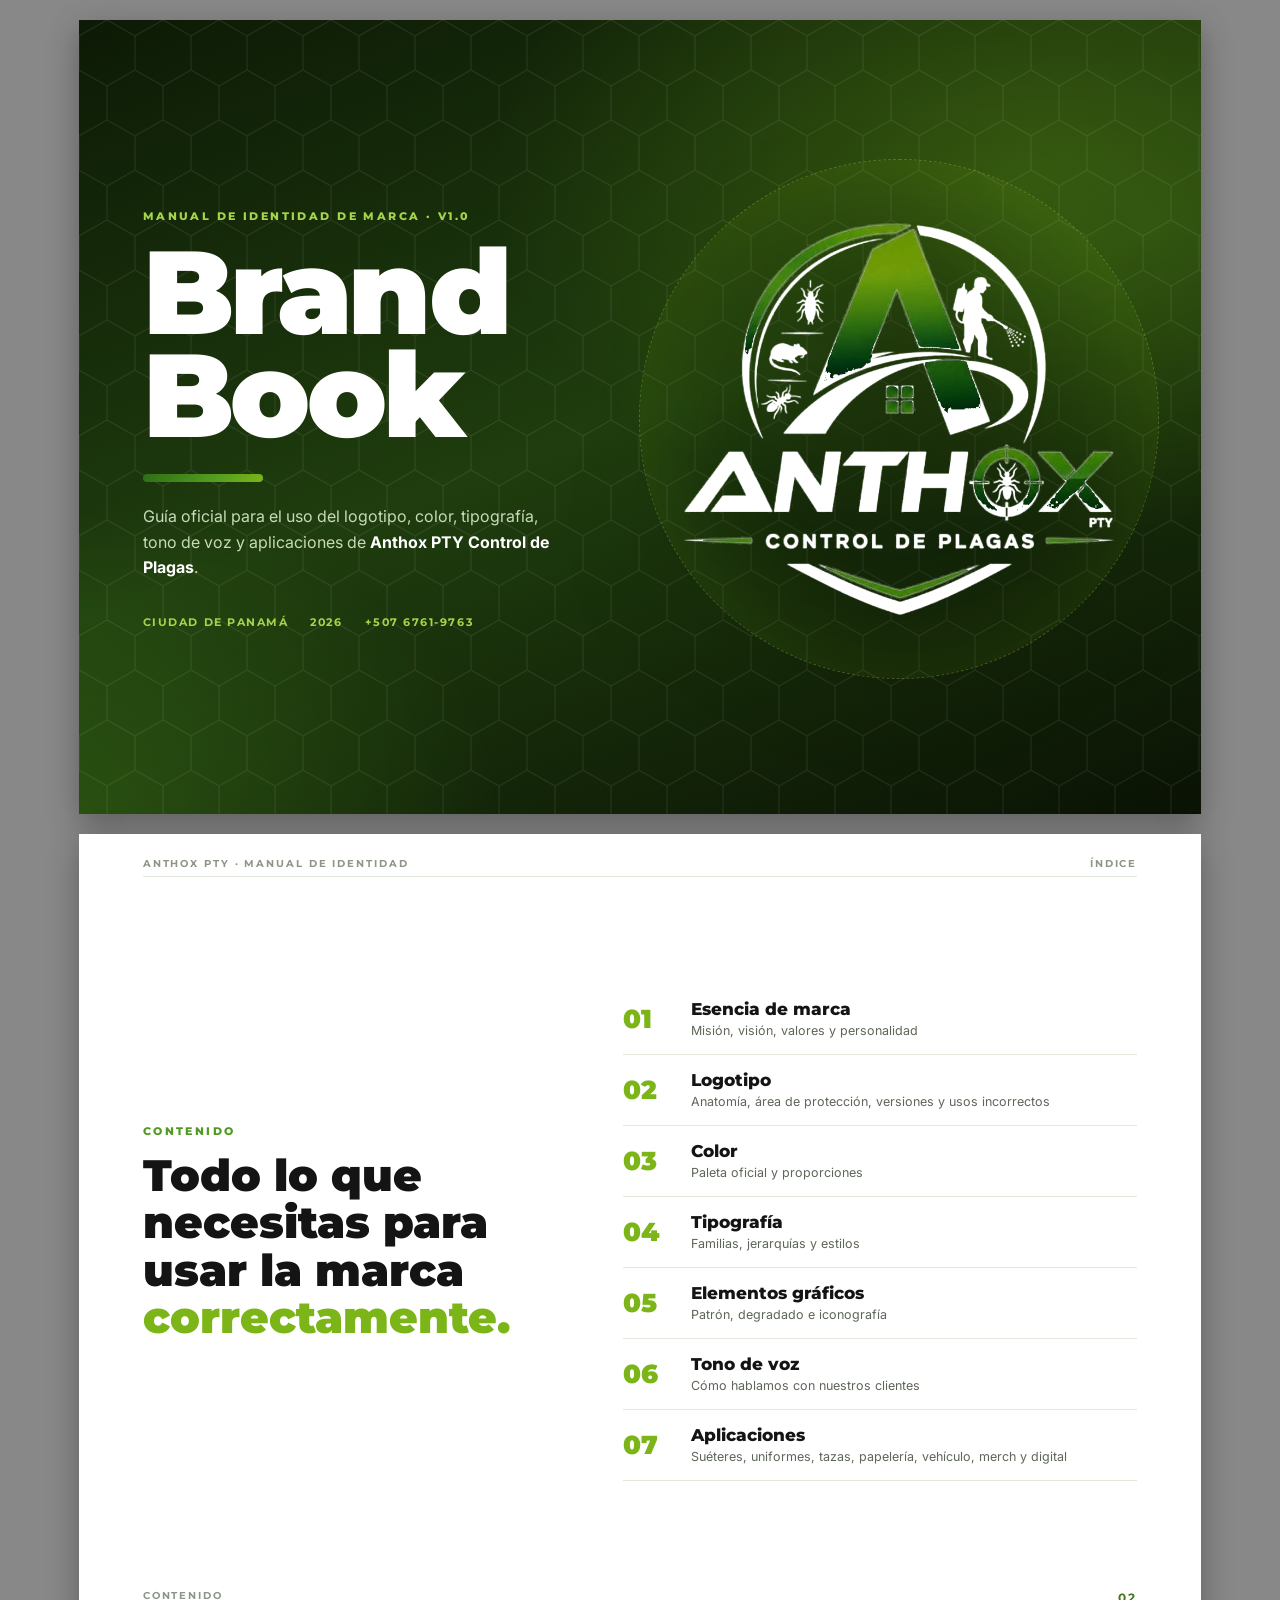
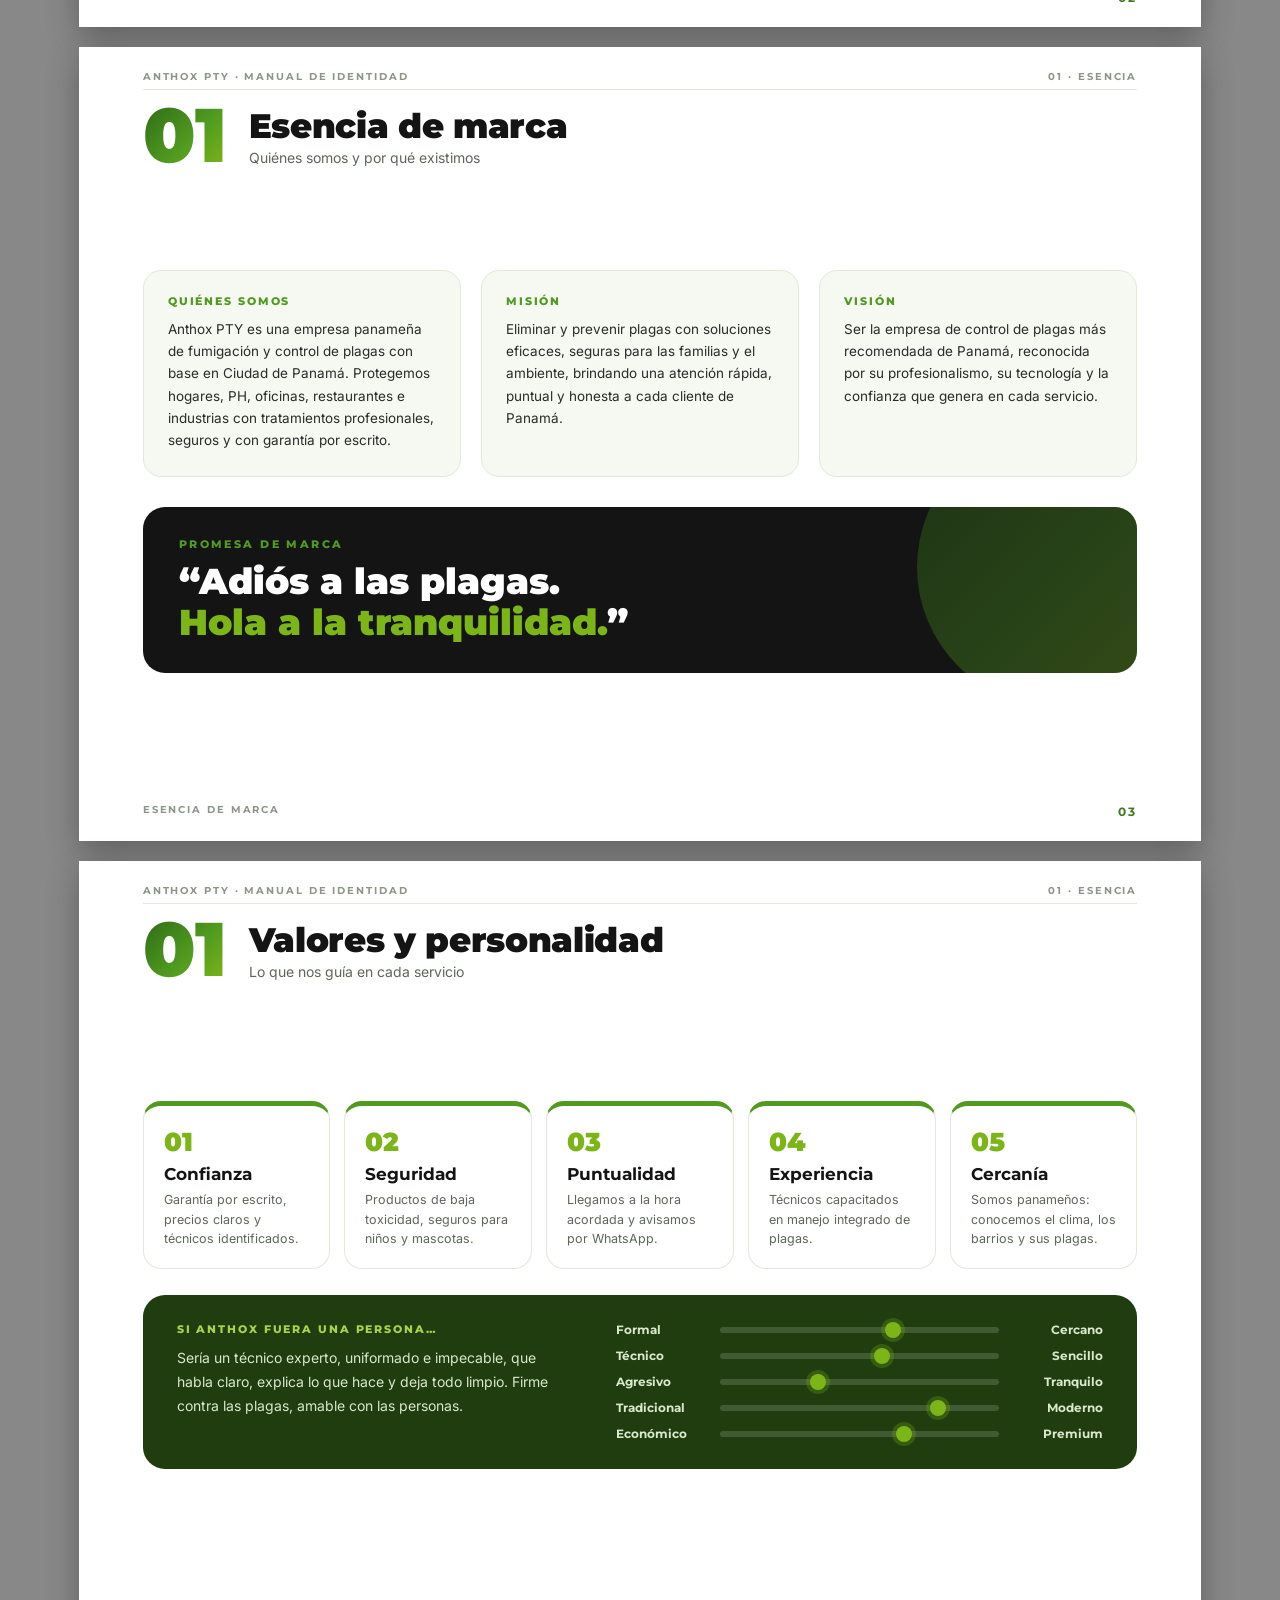
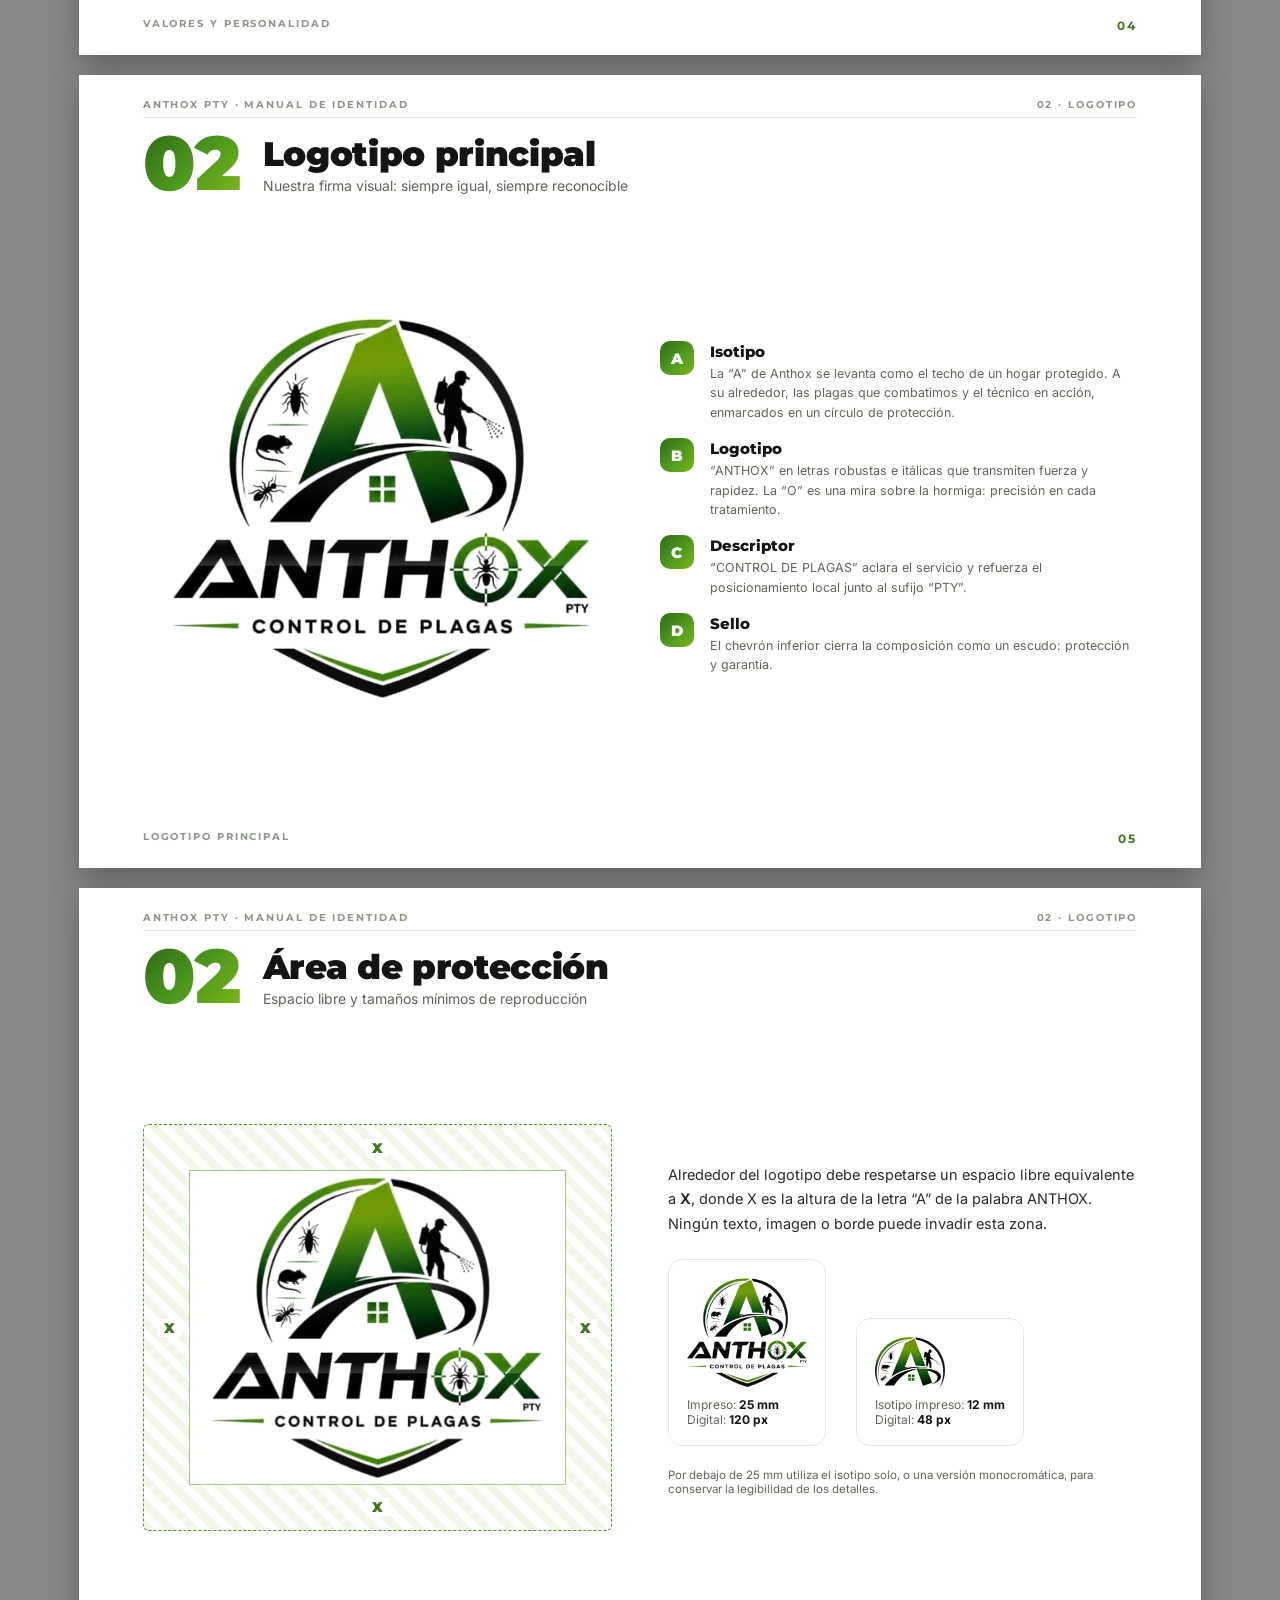
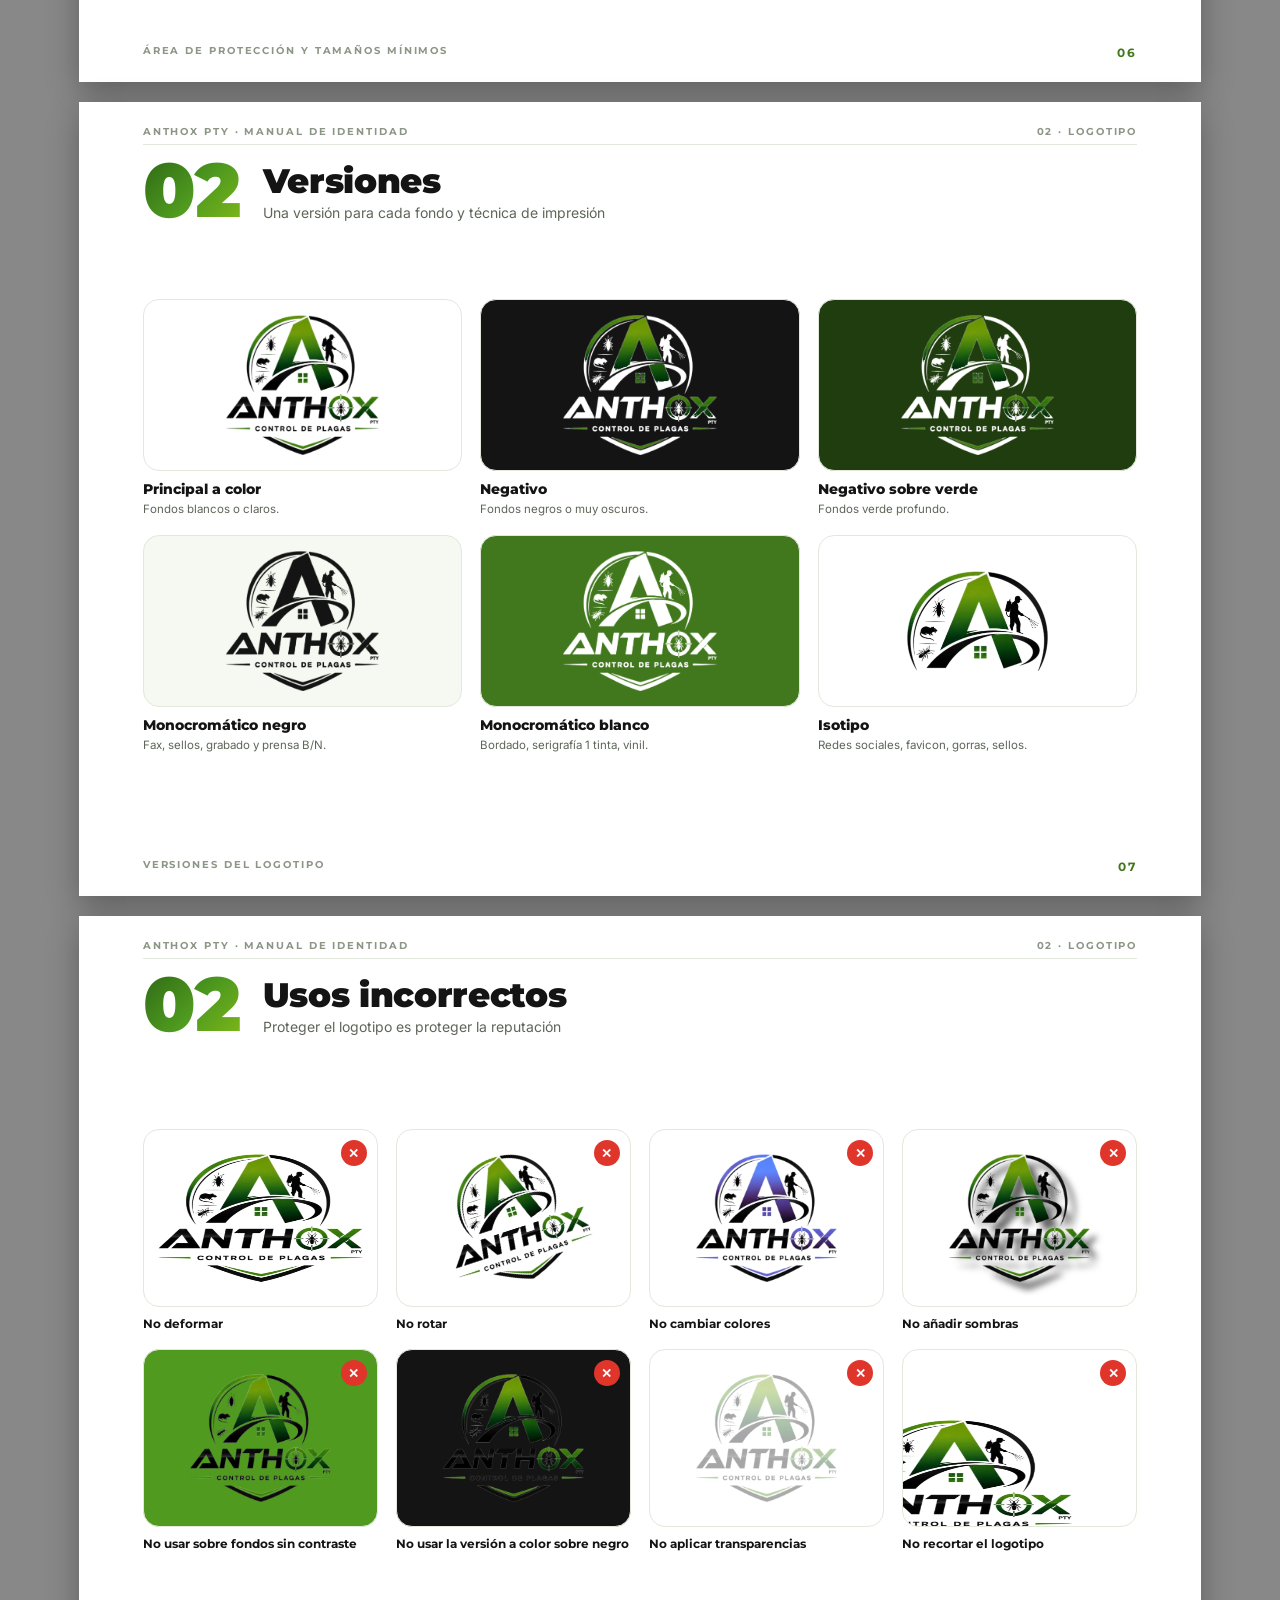
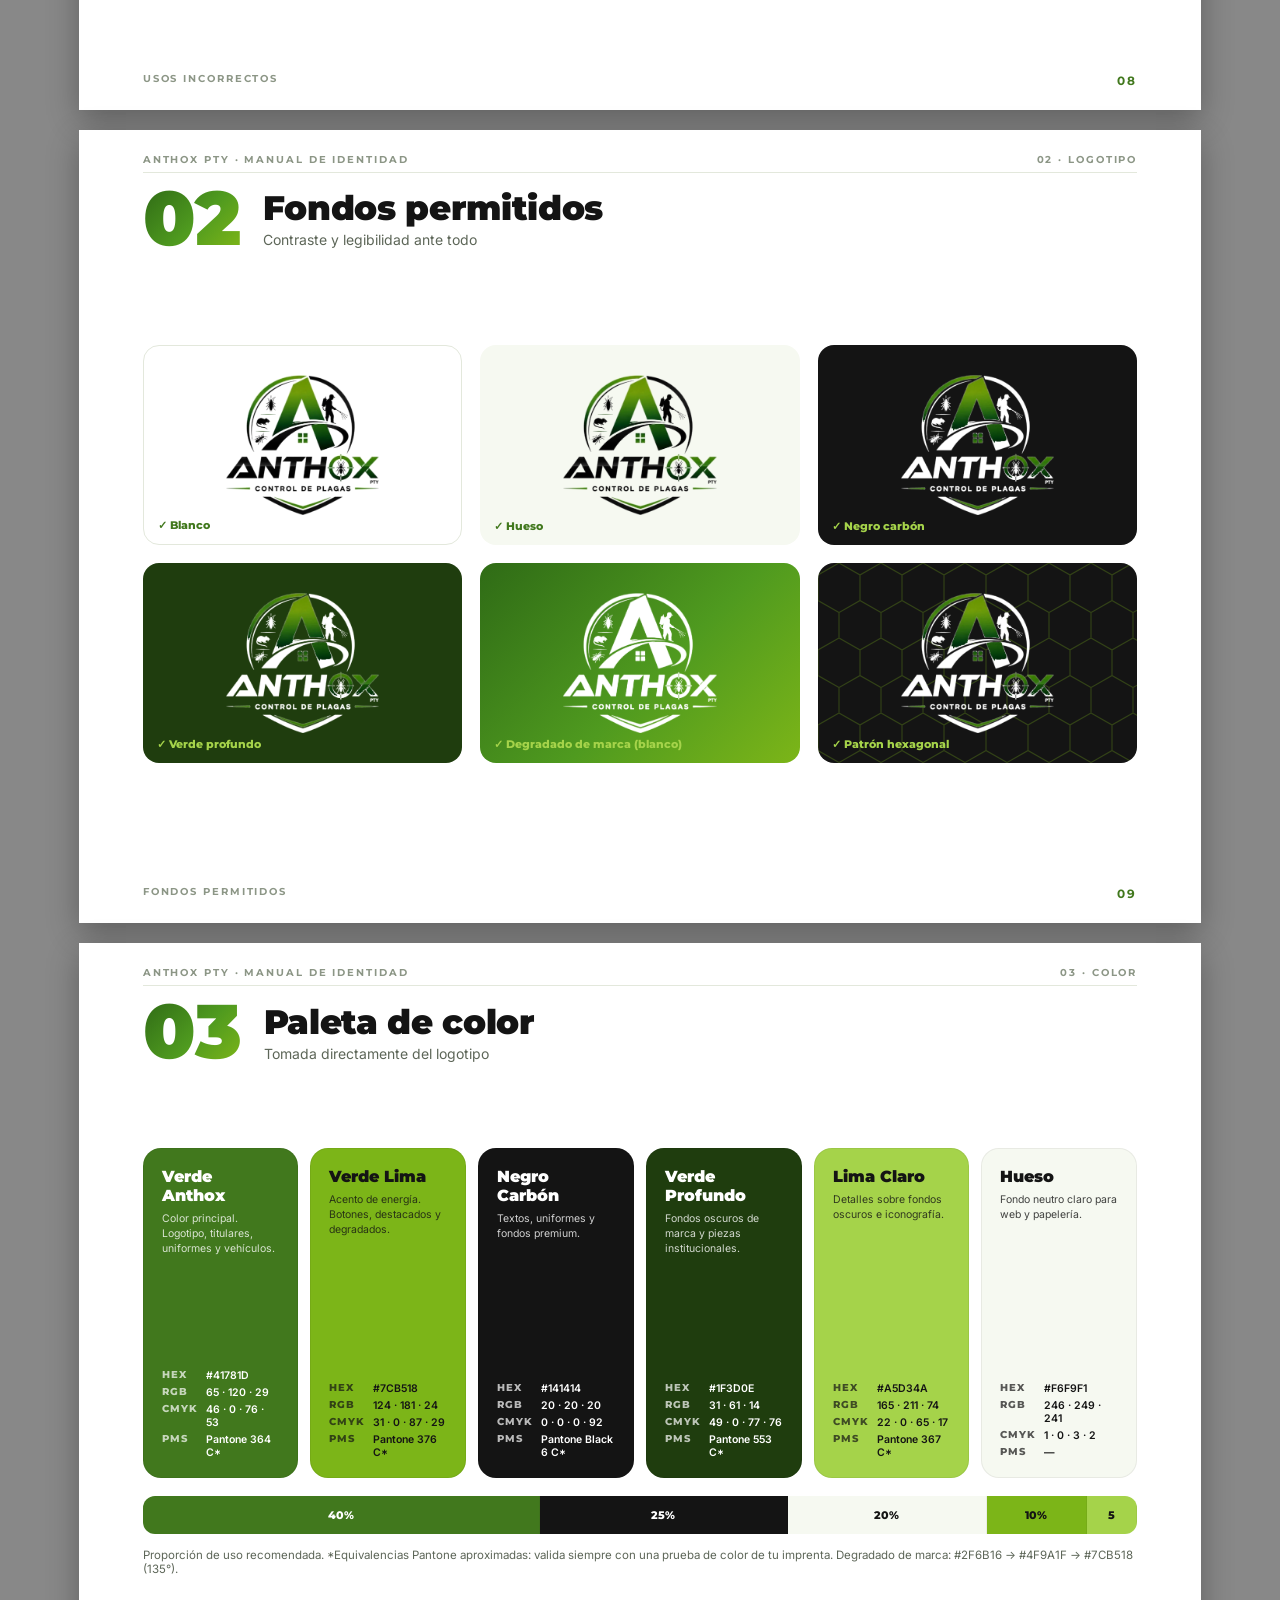
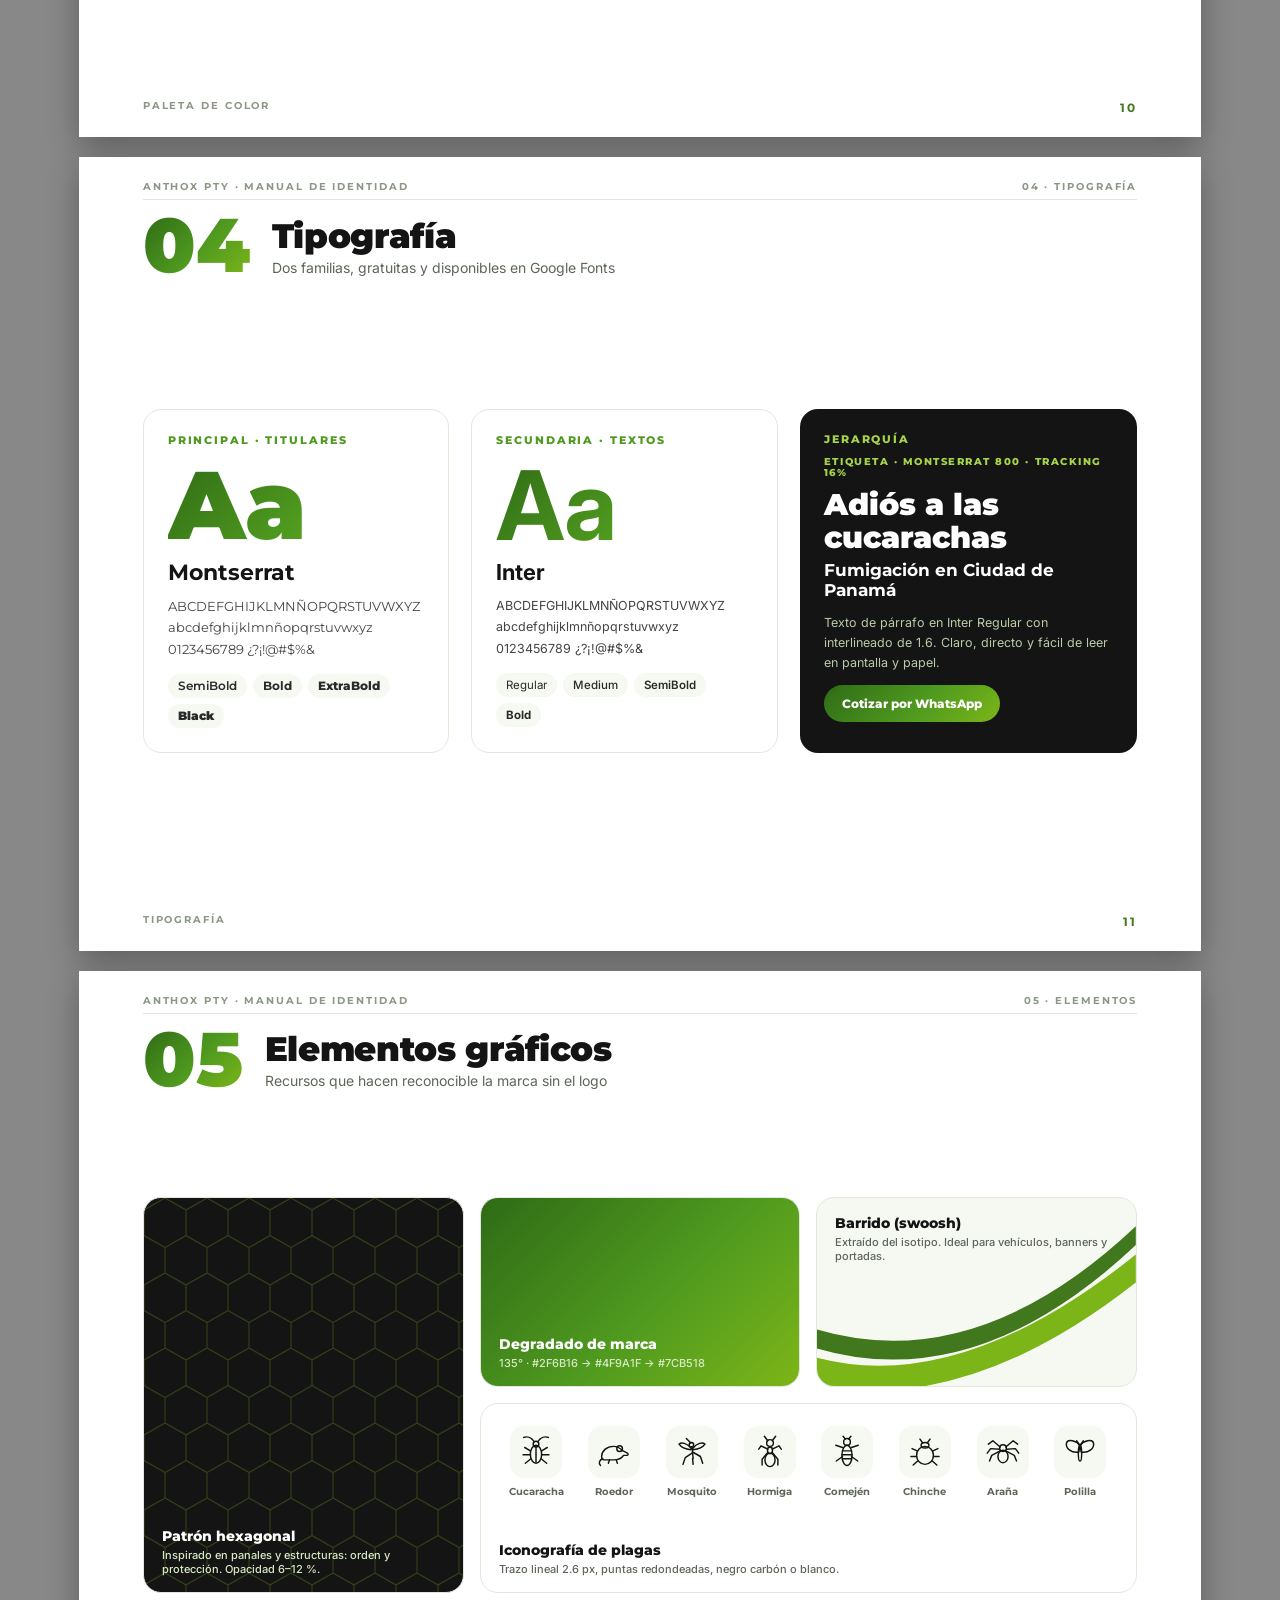
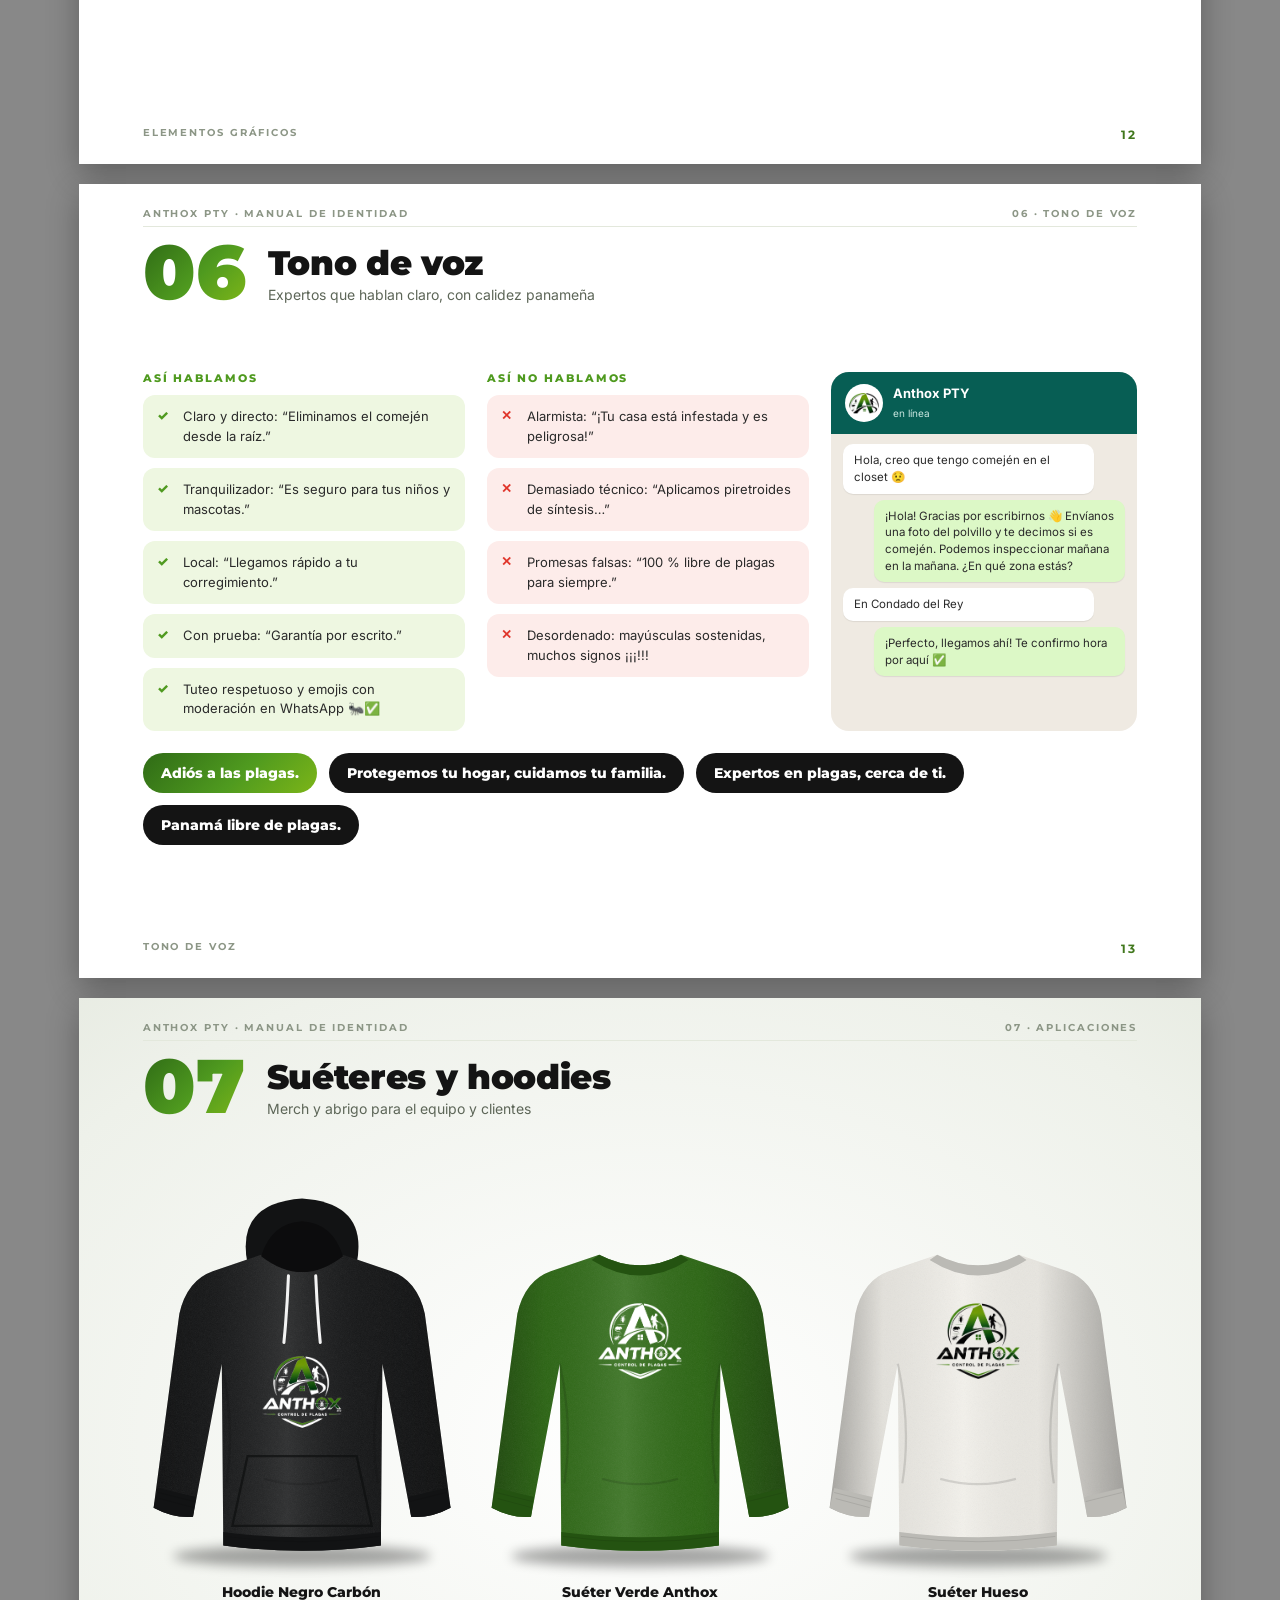
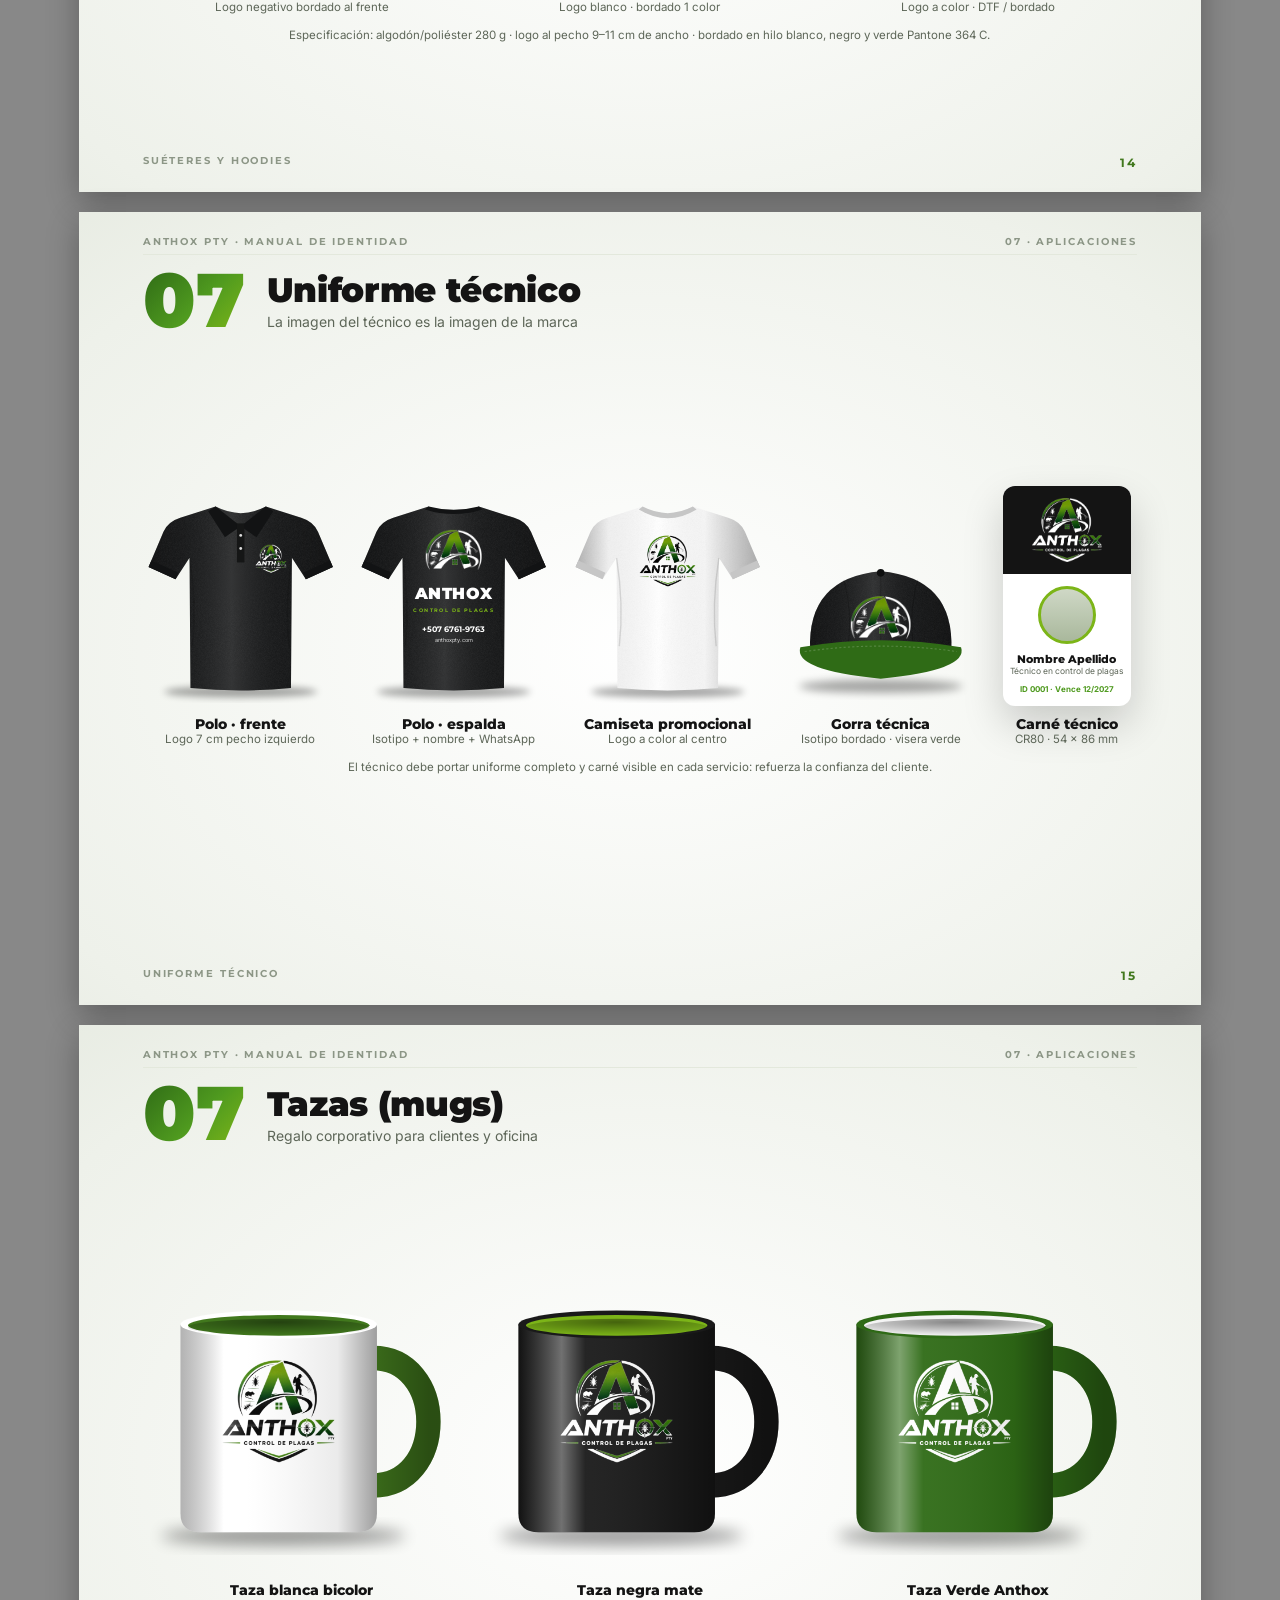
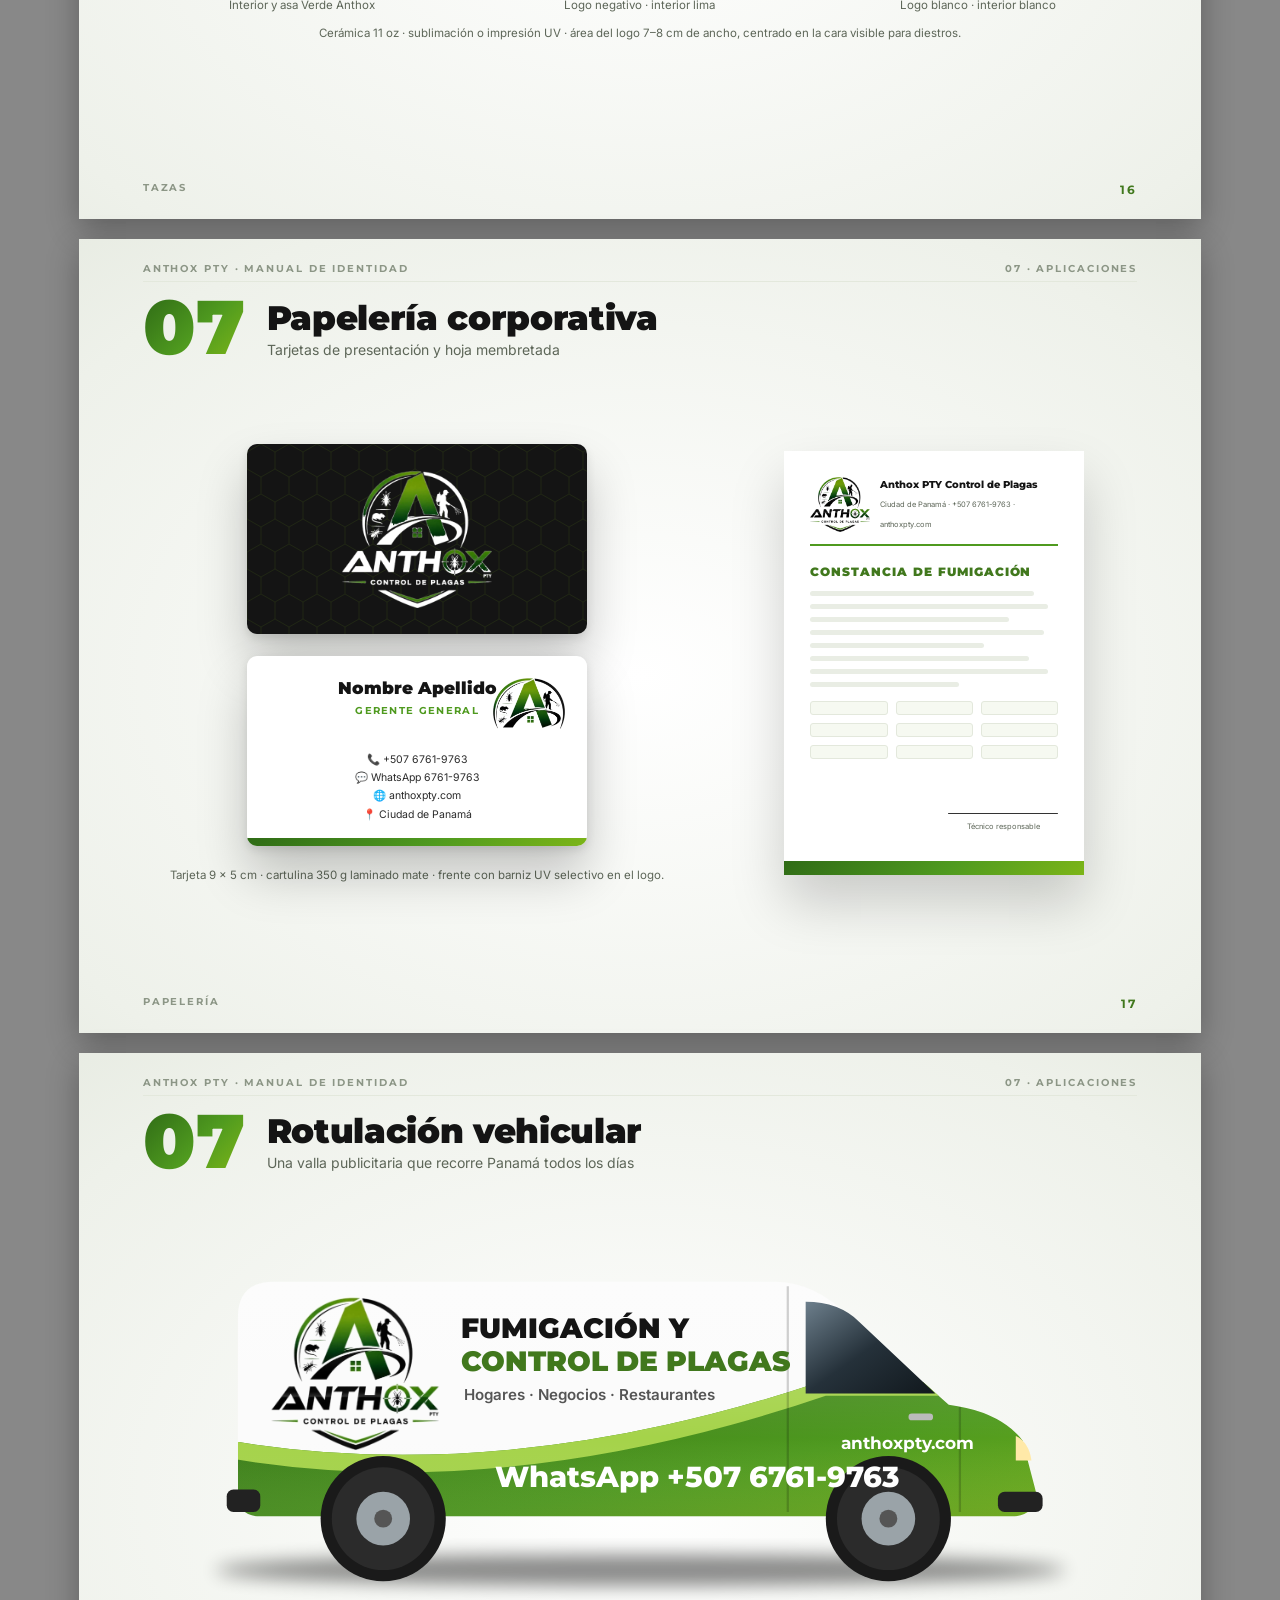
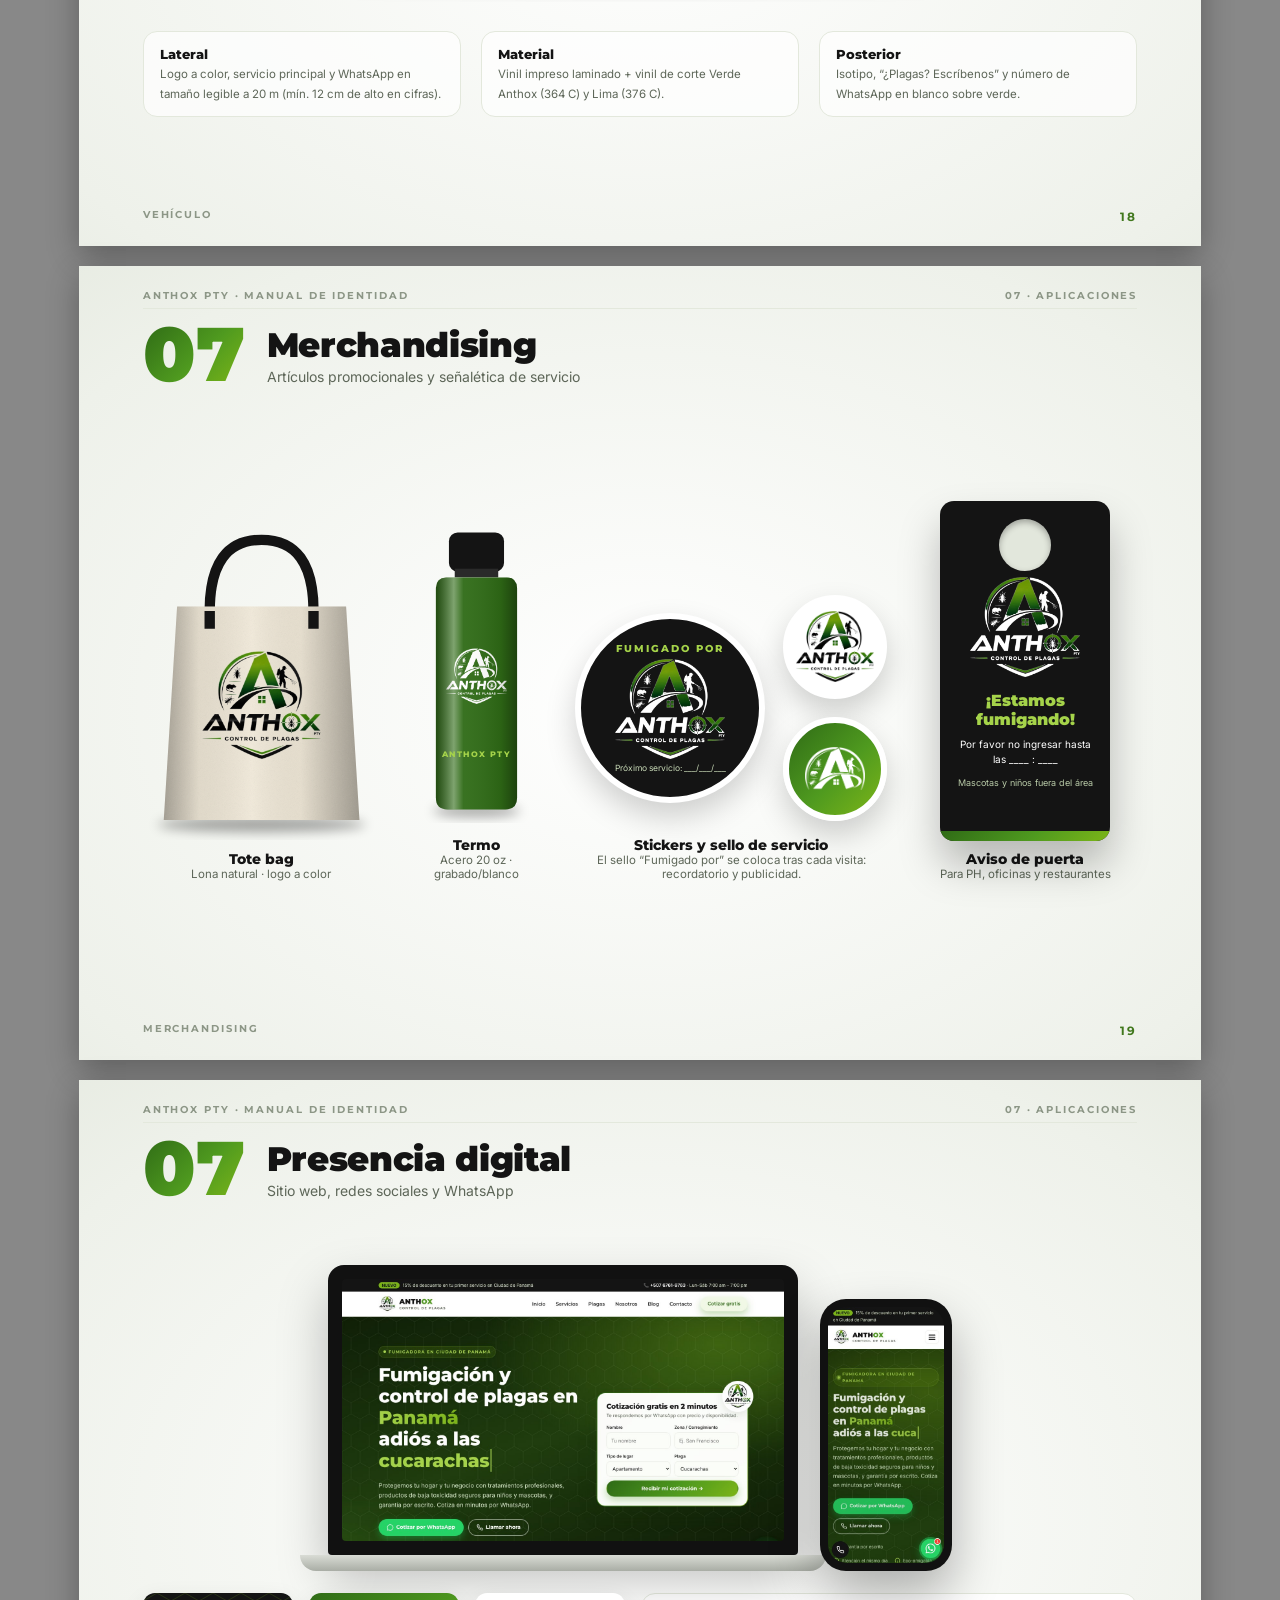
==== commit 149d15dd: "Manual de marca: versión final sin elementos superpuestos Co-Authored-By: Claude Opus 5.5 <noreply@a" ====
--- a/brandbook/brandbook.html
+++ b/brandbook/brandbook.html
@@ -43,7 +43,7 @@
 </div></div><div class="pf"><span>Valores y personalidad</span><span>04</span></div></section><section class="page   flex"><div class="ph"><span>ANTHOX PTY · MANUAL DE IDENTIDAD</span><span>02 · Logotipo</span></div><div class="sh"><div class="num">02</div><div><h2>Logotipo principal</h2><p class="sub">Nuestra firma visual: siempre igual, siempre reconocible</p></div></div><div class="content">
 <div class="anat">
   <div class="anat-logo"><img src="img/logo-color.png" alt="">
-    <span class="tag t1">A · Isotipo</span><span class="tag t2">B · Logotipo</span><span class="tag t3">C · Descriptor</span><span class="tag t4">D · Sello inferior</span>
+    
   </div>
   <div class="anat-text">
     <div class="li"><b>A</b><div><strong>Isotipo</strong><p>La “A” de Anthox se levanta como el techo de un hogar protegido. A su alrededor, las plagas que combatimos y el técnico en acción, enmarcados en un círculo de protección.</p></div></div>
@@ -116,16 +116,14 @@
   <figure><svg viewBox="-10 -50 420 500" class="mock"><ellipse cx="200" cy="432" rx="170" ry="14" fill="#000" opacity="0.35" filter="url(#blur)"/><path d="M146 34 Q200 62 254 34 L318 56 Q352 68 362 112 L396 368 Q370 382 344 380 L306 178 L304 418 Q200 432 96 418 L94 178 L56 380 Q30 382 4 368 L38 112 Q48 68 82 56 Z" fill="#f1efe9"/><path d="M146 34 Q200 62 254 34 L318 56 Q352 68 362 112 L396 368 Q370 382 344 380 L306 178 L304 418 Q200 432 96 418 L94 178 L56 380 Q30 382 4 368 L38 112 Q48 68 82 56 Z" fill="url(#fabricShade)"/><path d="M146 34 Q200 62 254 34 L318 56 Q352 68 362 112 L396 368 Q370 382 344 380 L306 178 L304 418 Q200 432 96 418 L94 178 L56 380 Q30 382 4 368 L38 112 Q48 68 82 56 Z" fill="#fff" filter="url(#noise)" opacity=".07"/><path d="M10 342 L60 354 L56 380 Q30 382 4 368 Z M390 342 L340 354 L344 380 Q370 382 396 368 Z M96 400 Q200 414 304 400 L304 418 Q200 432 96 418 Z" fill="#bbbab5"/><path d="M10 348 L58 360 M12 356 L57 368 M390 348 L342 360 M98 406 Q200 420 302 406" stroke="#000" stroke-opacity=".12" fill="none"/><path d="M94 178 Q112 262 100 336 M306 178 Q288 262 300 336 M150 330 Q200 344 250 330" stroke="#000" stroke-opacity=".12" stroke-width="3" fill="none"/><path d="M146 34 Q200 62 254 34 L264 41 Q200 82 136 41 Z" fill="#bbbab5"/><image href="img/logo-color.png" x="145" y="98" width="110" height="100.2" preserveAspectRatio="xMidYMid meet" /></svg><figcaption><b>Suéter Hueso</b>Logo a color · DTF / bordado</figcaption></figure>
 </div>
 <p class="spec">Especificación: algodón/poliéster 280 g · logo al pecho 9–11 cm de ancho · bordado en hilo blanco, negro y verde Pantone 364 C.</p></div><div class="pf"><span>Suéteres y hoodies</span><span>14</span></div></section><section class="page  studio flex"><div class="ph"><span>ANTHOX PTY · MANUAL DE IDENTIDAD</span><span>07 · Aplicaciones</span></div><div class="sh"><div class="num">07</div><div><h2>Uniforme técnico</h2><p class="sub">La imagen del técnico es la imagen de la marca</p></div></div><div class="content">
-<div class="stage four mt">
+<div class="stage five mt">
   <figure><svg viewBox="-10 -10 420 460" class="mock"><ellipse cx="200" cy="428" rx="165" ry="12" fill="#000" opacity="0.35" filter="url(#blur)"/><path d="M146 30 Q200 58 254 30 L330 54 Q356 62 366 84 L398 160 L340 186 L310 140 L308 420 Q200 430 92 420 L90 140 L60 186 L2 160 L34 84 Q44 62 70 54 Z" fill="#18191a"/><path d="M146 30 Q200 58 254 30 L330 54 Q356 62 366 84 L398 160 L340 186 L310 140 L308 420 Q200 430 92 420 L90 140 L60 186 L2 160 L34 84 Q44 62 70 54 Z" fill="url(#fabricShade)"/><path d="M146 30 Q200 58 254 30 L330 54 Q356 62 366 84 L398 160 L340 186 L310 140 L308 420 Q200 430 92 420 L90 140 L60 186 L2 160 L34 84 Q44 62 70 54 Z" fill="#fff" filter="url(#noise)" opacity=".07"/><path d="M60 186 L2 160 L8 146 L66 172 Z M340 186 L398 160 L392 146 L334 172 Z" fill="#121314"/><path d="M90 140 Q106 240 96 330 M310 140 Q294 240 304 330" stroke="#000" stroke-opacity=".12" stroke-width="3" fill="none"/><path d="M146 30 L200 72 L166 96 L130 40 Z" fill="#121314"/><path d="M254 30 L200 72 L234 96 L270 40 Z" fill="#121314"/><rect x="192" y="66" width="16" height="84" fill="#151616"/><circle cx="200" cy="92" r="3" fill="#ddd"/><circle cx="200" cy="120" r="3" fill="#ddd"/><image href="img/logo-negativo.png" x="232" y="112" width="66" height="60.1" preserveAspectRatio="xMidYMid meet" /></svg><figcaption><b>Polo · frente</b>Logo 7 cm pecho izquierdo</figcaption></figure>
   <figure><svg viewBox="-10 -10 420 460" class="mock"><ellipse cx="200" cy="428" rx="165" ry="12" fill="#000" opacity="0.35" filter="url(#blur)"/><path d="M146 30 Q200 58 254 30 L330 54 Q356 62 366 84 L398 160 L340 186 L310 140 L308 420 Q200 430 92 420 L90 140 L60 186 L2 160 L34 84 Q44 62 70 54 Z" fill="#18191a"/><path d="M146 30 Q200 58 254 30 L330 54 Q356 62 366 84 L398 160 L340 186 L310 140 L308 420 Q200 430 92 420 L90 140 L60 186 L2 160 L34 84 Q44 62 70 54 Z" fill="url(#fabricShade)"/><path d="M146 30 Q200 58 254 30 L330 54 Q356 62 366 84 L398 160 L340 186 L310 140 L308 420 Q200 430 92 420 L90 140 L60 186 L2 160 L34 84 Q44 62 70 54 Z" fill="#fff" filter="url(#noise)" opacity=".07"/><path d="M60 186 L2 160 L8 146 L66 172 Z M340 186 L398 160 L392 146 L334 172 Z" fill="#121314"/><path d="M90 140 Q106 240 96 330 M310 140 Q294 240 304 330" stroke="#000" stroke-opacity=".12" stroke-width="3" fill="none"/><path d="M146 30 Q200 44 254 30 L262 36 Q200 56 138 36 Z" fill="#121314"/><image href="img/iso-negativo.png" x="140" y="80" width="120" height="85.4" preserveAspectRatio="xMidYMid meet" /><text x="200" y="228" text-anchor="middle" font-family="Montserrat" font-weight="900" font-size="34" fill="#fff" letter-spacing="1">ANTHOX</text><text x="200" y="256" text-anchor="middle" font-family="Montserrat" font-weight="700" font-size="11" fill="#7cb518" letter-spacing="3">CONTROL DE PLAGAS</text><text x="200" y="300" text-anchor="middle" font-family="Montserrat" font-weight="700" font-size="17" fill="#fff">+507 6761-9763</text><text x="200" y="322" text-anchor="middle" font-family="Inter" font-size="12" fill="#fff" opacity=".8">anthoxpty.com</text></svg><figcaption><b>Polo · espalda</b>Isotipo + nombre + WhatsApp</figcaption></figure>
   <figure><svg viewBox="-10 -10 420 460" class="mock"><ellipse cx="200" cy="428" rx="165" ry="12" fill="#000" opacity="0.35" filter="url(#blur)"/><path d="M146 30 Q200 58 254 30 L330 54 Q356 62 366 84 L398 160 L340 186 L310 140 L308 420 Q200 430 92 420 L90 140 L60 186 L2 160 L34 84 Q44 62 70 54 Z" fill="#ffffff"/><path d="M146 30 Q200 58 254 30 L330 54 Q356 62 366 84 L398 160 L340 186 L310 140 L308 420 Q200 430 92 420 L90 140 L60 186 L2 160 L34 84 Q44 62 70 54 Z" fill="url(#fabricShade)"/><path d="M146 30 Q200 58 254 30 L330 54 Q356 62 366 84 L398 160 L340 186 L310 140 L308 420 Q200 430 92 420 L90 140 L60 186 L2 160 L34 84 Q44 62 70 54 Z" fill="#fff" filter="url(#noise)" opacity=".07"/><path d="M60 186 L2 160 L8 146 L66 172 Z M340 186 L398 160 L392 146 L334 172 Z" fill="#c6c6c6"/><path d="M90 140 Q106 240 96 330 M310 140 Q294 240 304 330" stroke="#000" stroke-opacity=".12" stroke-width="3" fill="none"/><path d="M146 30 Q200 58 254 30 L262 36 Q200 74 138 36 Z" fill="#c6c6c6"/><image href="img/logo-color.png" x="140" y="92" width="120" height="109.3" preserveAspectRatio="xMidYMid meet" /></svg><figcaption><b>Camiseta promocional</b>Logo a color al centro</figcaption></figure>
   <figure><svg viewBox="20 30 360 270" class="mock"><ellipse cx="200" cy="270" rx="150" ry="12" fill="#000" opacity="0.35" filter="url(#blur)"/><path d="M70 204 Q64 70 200 58 Q336 70 330 204 Z" fill="#18191a"/><path d="M70 204 Q64 70 200 58 Q336 70 330 204 Z" fill="url(#fabricShade)"/><path d="M70 204 Q64 70 200 58 Q336 70 330 204 Z" fill="#fff" filter="url(#noise)" opacity=".07"/><path d="M200 60 L200 200 M132 74 Q150 140 138 204 M268 74 Q250 140 262 204" stroke="#000" stroke-opacity=".18" stroke-width="2" fill="none"/><circle cx="200" cy="61" r="7" fill="#0e0f0f"/><image href="img/iso-negativo.png" x="145" y="104" width="110" height="78.3" preserveAspectRatio="xMidYMid meet" /><path d="M52 198 Q200 172 348 198 Q362 240 200 256 Q38 240 52 198 Z" fill="#2f6b16"/><path d="M60 206 Q200 186 340 206" stroke="#fff" stroke-opacity=".18" stroke-width="2" fill="none" stroke-dasharray="4 4"/></svg><figcaption><b>Gorra técnica</b>Isotipo bordado · visera verde</figcaption></figure>
+  <figure><div class="idcard"><div class="idtop"><img src="img/logo-negativo.png"></div><div class="idphoto"></div><b>Nombre Apellido</b><span>Técnico en control de plagas</span><em>ID 0001 · Vence 12/2027</em></div><figcaption><b>Carné técnico</b>CR80 · 54 × 86 mm</figcaption></figure>
 </div>
-<div class="badge-row">
-  <div class="idcard"><div class="idtop"><img src="img/logo-negativo.png"></div><div class="idphoto"></div><b>Nombre Apellido</b><span>Técnico en control de plagas</span><em>ID 0001 · Vence 12/2027</em></div>
-  <p class="spec" style="margin:0;max-width:520px">Carné de identificación (CR80, 54 × 86 mm). El técnico debe portarlo visible en cada servicio: refuerza la confianza del cliente, uno de nuestros valores centrales.</p>
-</div></div><div class="pf"><span>Uniforme técnico</span><span>15</span></div></section><section class="page  studio flex"><div class="ph"><span>ANTHOX PTY · MANUAL DE IDENTIDAD</span><span>07 · Aplicaciones</span></div><div class="sh"><div class="num">07</div><div><h2>Tazas (mugs)</h2><p class="sub">Regalo corporativo para clientes y oficina</p></div></div><div class="content">
+<p class="spec">El técnico debe portar uniforme completo y carné visible en cada servicio: refuerza la confianza del cliente.</p></div><div class="pf"><span>Uniforme técnico</span><span>15</span></div></section><section class="page  studio flex"><div class="ph"><span>ANTHOX PTY · MANUAL DE IDENTIDAD</span><span>07 · Aplicaciones</span></div><div class="sh"><div class="num">07</div><div><h2>Tazas (mugs)</h2><p class="sub">Regalo corporativo para clientes y oficina</p></div></div><div class="content">
 <div class="stage three mt mugs">
   <figure><svg viewBox="20 20 340 300" class="mock"><ellipse cx="170" cy="286" rx="130" ry="10" fill="#000" opacity="0.4" filter="url(#blur)"/><path d="M262 96 C346 92 346 236 262 232" stroke="#41781d" stroke-width="26" fill="none" stroke-linecap="round"/><path d="M262 96 C346 92 346 236 262 232" stroke="url(#cylH)" stroke-width="26" fill="none" stroke-linecap="round"/><path d="M60 60 L270 60 L270 262 Q270 282 248 282 L82 282 Q60 282 60 262 Z" fill="#ffffff"/><image href="img/logo-color.png" x="105" y="98" width="120" height="109.3" preserveAspectRatio="xMidYMid meet" /><path d="M60 60 L270 60 L270 262 Q270 282 248 282 L82 282 Q60 282 60 262 Z" fill="url(#cyl)"/><ellipse cx="165" cy="60" rx="105" ry="15" fill="#ffffff"/><ellipse cx="165" cy="61" rx="97" ry="11" fill="#41781d"/><ellipse cx="165" cy="63" rx="97" ry="9" fill="url(#rim)"/></svg><figcaption><b>Taza blanca bicolor</b>Interior y asa Verde Anthox</figcaption></figure>
   <figure><svg viewBox="20 20 340 300" class="mock"><ellipse cx="170" cy="286" rx="130" ry="10" fill="#000" opacity="0.4" filter="url(#blur)"/><path d="M262 96 C346 92 346 236 262 232" stroke="#1a1a1a" stroke-width="26" fill="none" stroke-linecap="round"/><path d="M262 96 C346 92 346 236 262 232" stroke="url(#cylH)" stroke-width="26" fill="none" stroke-linecap="round"/><path d="M60 60 L270 60 L270 262 Q270 282 248 282 L82 282 Q60 282 60 262 Z" fill="#1a1a1a"/><image href="img/logo-negativo.png" x="105" y="98" width="120" height="109.3" preserveAspectRatio="xMidYMid meet" /><path d="M60 60 L270 60 L270 262 Q270 282 248 282 L82 282 Q60 282 60 262 Z" fill="url(#cyl)"/><ellipse cx="165" cy="60" rx="105" ry="15" fill="#1a1a1a"/><ellipse cx="165" cy="61" rx="97" ry="11" fill="#7cb518"/><ellipse cx="165" cy="63" rx="97" ry="9" fill="url(#rim)"/></svg><figcaption><b>Taza negra mate</b>Logo negativo · interior lima</figcaption></figure>
@@ -149,7 +147,7 @@
     <div class="lf"></div>
   </div>
 </div></div><div class="pf"><span>Papelería</span><span>17</span></div></section><section class="page  studio flex"><div class="ph"><span>ANTHOX PTY · MANUAL DE IDENTIDAD</span><span>07 · Aplicaciones</span></div><div class="sh"><div class="num">07</div><div><h2>Rotulación vehicular</h2><p class="sub">Una valla publicitaria que recorre Panamá todos los días</p></div></div><div class="content">
-<div class="vehicle mt"><svg viewBox="0 20 800 340" class="mock"><ellipse cx="400" cy="318" rx="380" ry="14" fill="#000" opacity="0.45" filter="url(#blur)"/><path d="M40 250 L40 92 Q40 60 72 60 L520 60 Q556 60 588 92 L676 170 Q722 176 742 202 L754 248 Q754 270 732 270 L60 270 Q40 270 40 250 Z" fill="#fbfbfb"/><clipPath id="vanclip"><path d="M40 250 L40 92 Q40 60 72 60 L520 60 Q556 60 588 92 L676 170 Q722 176 742 202 L754 248 Q754 270 732 270 L60 270 Q40 270 40 250 Z"/></clipPath><g clip-path="url(#vanclip)"><path d="M0 300 L0 196 Q260 250 560 150 L800 150 L800 300 Z" fill="url(#gradBrand)"/><path d="M0 196 Q260 250 560 150 L800 150 L800 162 L566 162 Q262 266 0 212 Z" fill="#a5d34a"/><path d="M0 60 L800 60 L800 340 L0 340 Z" fill="url(#cylV)"/></g><path d="M548 78 Q578 78 596 96 L664 160 L548 160 Z" fill="url(#glass)"/><path d="M532 64 L532 266 M686 172 L686 266" stroke="#000" stroke-opacity=".18" stroke-width="2"/><rect x="640" y="178" width="22" height="6" rx="3" fill="#bbb"/><path d="M736 198 Q748 204 750 220 L736 220 Z" fill="#ffe9a8"/><rect x="720" y="248" width="40" height="18" rx="6" fill="#222"/><rect x="30" y="246" width="30" height="20" rx="6" fill="#222"/><circle cx="170" cy="272" r="56" fill="#1a1a1a"/><circle cx="170" cy="272" r="46" fill="#2b2b2b"/><circle cx="170" cy="272" r="24" fill="#9aa3a8"/><circle cx="170" cy="272" r="8" fill="#555"/><circle cx="622" cy="272" r="56" fill="#1a1a1a"/><circle cx="622" cy="272" r="46" fill="#2b2b2b"/><circle cx="622" cy="272" r="24" fill="#9aa3a8"/><circle cx="622" cy="272" r="8" fill="#555"/><image href="img/logo-color.png" x="70" y="74" width="150" height="136.6" preserveAspectRatio="xMidYMid meet" /><text x="240" y="110" font-family="Montserrat" font-weight="900" font-size="25" fill="#141414">FUMIGACIÓN Y</text><text x="240" y="140" font-family="Montserrat" font-weight="900" font-size="25" fill="#41781d">CONTROL DE PLAGAS</text><text x="242" y="166" font-family="Inter" font-weight="600" font-size="13.5" fill="#555">Hogares · Negocios · Restaurantes · Comején</text><text x="270" y="244" font-family="Montserrat" font-weight="800" font-size="26" fill="#fff">WhatsApp +507 6761-9763</text><text x="580" y="210" font-family="Montserrat" font-weight="700" font-size="15" fill="#fff">anthoxpty.com</text></svg></div>
+<div class="vehicle mt"><svg viewBox="0 20 800 340" class="mock"><ellipse cx="400" cy="318" rx="380" ry="14" fill="#000" opacity="0.45" filter="url(#blur)"/><path d="M40 250 L40 92 Q40 60 72 60 L520 60 Q556 60 588 92 L676 170 Q722 176 742 202 L754 248 Q754 270 732 270 L60 270 Q40 270 40 250 Z" fill="#fbfbfb"/><clipPath id="vanclip"><path d="M40 250 L40 92 Q40 60 72 60 L520 60 Q556 60 588 92 L676 170 Q722 176 742 202 L754 248 Q754 270 732 270 L60 270 Q40 270 40 250 Z"/></clipPath><g clip-path="url(#vanclip)"><path d="M0 300 L0 196 Q260 250 560 150 L800 150 L800 300 Z" fill="url(#gradBrand)"/><path d="M0 196 Q260 250 560 150 L800 150 L800 162 L566 162 Q262 266 0 212 Z" fill="#a5d34a"/><path d="M0 60 L800 60 L800 340 L0 340 Z" fill="url(#cylV)"/></g><path d="M548 78 Q578 78 596 96 L664 160 L548 160 Z" fill="url(#glass)"/><path d="M532 64 L532 266 M686 172 L686 266" stroke="#000" stroke-opacity=".18" stroke-width="2"/><rect x="640" y="178" width="22" height="6" rx="3" fill="#bbb"/><path d="M736 198 Q748 204 750 220 L736 220 Z" fill="#ffe9a8"/><rect x="720" y="248" width="40" height="18" rx="6" fill="#222"/><rect x="30" y="246" width="30" height="20" rx="6" fill="#222"/><circle cx="170" cy="272" r="56" fill="#1a1a1a"/><circle cx="170" cy="272" r="46" fill="#2b2b2b"/><circle cx="170" cy="272" r="24" fill="#9aa3a8"/><circle cx="170" cy="272" r="8" fill="#555"/><circle cx="622" cy="272" r="56" fill="#1a1a1a"/><circle cx="622" cy="272" r="46" fill="#2b2b2b"/><circle cx="622" cy="272" r="24" fill="#9aa3a8"/><circle cx="622" cy="272" r="8" fill="#555"/><image href="img/logo-color.png" x="70" y="74" width="150" height="136.6" preserveAspectRatio="xMidYMid meet" /><text x="240" y="110" font-family="Montserrat" font-weight="900" font-size="25" fill="#141414">FUMIGACIÓN Y</text><text x="240" y="140" font-family="Montserrat" font-weight="900" font-size="25" fill="#41781d">CONTROL DE PLAGAS</text><text x="242" y="166" font-family="Inter" font-weight="600" font-size="13.5" fill="#555">Hogares · Negocios · Restaurantes</text><text x="270" y="244" font-family="Montserrat" font-weight="800" font-size="26" fill="#fff">WhatsApp +507 6761-9763</text><text x="580" y="210" font-family="Montserrat" font-weight="700" font-size="15" fill="#fff">anthoxpty.com</text></svg></div>
 <div class="grid3 spec-grid">
   <div><b>Lateral</b><span>Logo a color, servicio principal y WhatsApp en tamaño legible a 20 m (mín. 12 cm de alto en cifras).</span></div>
   <div><b>Material</b><span>Vinil impreso laminado + vinil de corte Verde Anthox (364 C) y Lima (376 C).</span></div>
@@ -158,10 +156,9 @@
 <div class="merch mt">
   <figure><svg viewBox="40 20 320 420" class="mock"><ellipse cx="200" cy="424" rx="140" ry="10" fill="#000" opacity="0.35" filter="url(#blur)"/><path d="M130 136 Q130 40 200 40 Q270 40 270 136" stroke="#141414" stroke-width="14" fill="none"/><path d="M86 130 L314 130 L332 418 L68 418 Z" fill="#efe7d6"/><path d="M86 130 L314 130 L332 418 L68 418 Z" fill="url(#fabricShade)"/><path d="M86 130 L314 130 L332 418 L68 418 Z" fill="#000" filter="url(#noise)" opacity=".08"/><path d="M130 136 L130 160 M270 136 L270 160" stroke="#141414" stroke-width="14"/><image href="img/logo-color.png" x="120" y="190" width="160" height="145.7" preserveAspectRatio="xMidYMid meet" /></svg><figcaption><b>Tote bag</b>Lona natural · logo a color</figcaption></figure>
   <figure><svg viewBox="0 0 200 420" class="mock"><ellipse cx="100" cy="404" rx="60" ry="8" fill="#000" opacity="0.35" filter="url(#blur)"/><rect x="62" y="20" width="76" height="54" rx="12" fill="#141414"/><rect x="70" y="70" width="60" height="12" fill="#2a2a2a"/><path d="M58 82 L142 82 Q156 82 156 98 L156 386 Q156 402 140 402 L60 402 Q44 402 44 386 L44 98 Q44 82 58 82 Z" fill="#2f6b16"/><image href="img/logo-blanco.png" x="58" y="180" width="84" height="76.5" preserveAspectRatio="xMidYMid meet" /><path d="M58 82 L142 82 Q156 82 156 98 L156 386 Q156 402 140 402 L60 402 Q44 402 44 386 L44 98 Q44 82 58 82 Z" fill="url(#cyl)"/><text x="100" y="330" text-anchor="middle" font-family="Montserrat" font-weight="800" font-size="11" fill="#a5d34a" letter-spacing="2">ANTHOX PTY</text></svg><figcaption><b>Termo</b>Acero 20 oz · grabado/blanco</figcaption></figure>
-  <figure class="stickers">
-    <div class="st s1"><img src="img/logo-color.png"></div>
+  <figure class="stickers"><div class="st-grid">
     <div class="st s2"><span>FUMIGADO POR</span><img src="img/logo-negativo.png"><em>Próximo servicio: ___/___/___</em></div>
-    <div class="st s3"><img src="img/iso-blanco.png"></div>
+    <div class="st-col"><div class="st s1"><img src="img/logo-color.png"></div><div class="st s3"><img src="img/iso-blanco.png"></div></div></div>
     <figcaption><b>Stickers y sello de servicio</b>El sello “Fumigado por” se coloca tras cada visita: recordatorio y publicidad.</figcaption>
   </figure>
   <figure class="hanger"><div class="dh"><i></i><img src="img/logo-negativo.png"><b>¡Estamos fumigando!</b><span>Por favor no ingresar hasta las ____ : ____</span><em>Mascotas y niños fuera del área</em></div><figcaption><b>Aviso de puerta</b>Para PH, oficinas y restaurantes</figcaption></figure>
@@ -172,8 +169,8 @@
     <div class="phone"><img src="img/web-mob.jpg"></div>
   </div>
   <div class="social">
-    <div class="ig ig1"><span class="tagp">TIP</span><b>¿Cucarachas<br>otra vez?</b><small>3 razones por las que regresan</small><img src="img/iso-negativo.png"></div>
-    <div class="ig ig2"><b>Temporada<br>de lluvias =<br>mosquitos</b><small>Elimina criaderos cada semana 🦟</small><img src="img/iso-blanco.png"></div>
+    <div class="ig ig1"><img src="img/iso-negativo.png"><span class="tagp">TIP</span><b>¿Cucarachas<br>otra vez?</b><small>3 razones por las que regresan</small></div>
+    <div class="ig ig2"><img src="img/iso-blanco.png"><b>Temporada<br>de lluvias =<br>mosquitos</b><small>Elimina criaderos cada semana 🦟</small></div>
     <div class="ig ig3"><img src="img/logo-color.png" class="lg"><b>15% OFF</b><small>en tu primer servicio</small><span class="cta">Escríbenos por WhatsApp</span></div>
     <div class="avatar"><div class="av"><img src="img/iso-color.png"></div><div><b>Foto de perfil</b><span>Isotipo sobre blanco, centrado. Usar en WhatsApp Business, Instagram, Facebook, TikTok y Google Business Profile.</span></div></div>
   </div>
--- a/brandbook/brandbook.css
+++ b/brandbook/brandbook.css
@@ -299,3 +299,47 @@
 .page.flex .content { flex: 1; display: flex; flex-direction: column; justify-content: center; padding: 8px 0 18px; }
 .page.flex .content > .mt:first-child { margin-top: 0; }
 .el.swoosh .lbl { top: 16px; bottom: auto; }
+
+/* ===== versión final: sin elementos superpuestos ===== */
+.anat-logo { padding: 10px 30px; }
+.stage.five { grid-template-columns: repeat(4, 1fr) .72fr; gap: 18px; }
+.five .mock { max-height: 250px; }
+.idcard { transform: none; margin: 0 auto; width: 128px; height: 196px; }
+/* tarjetas: una debajo de la otra, sin rotación */
+.cards { height: auto; display: flex; flex-direction: column; align-items: center; gap: 22px; }
+.bc { position: relative; left: auto !important; top: auto !important; transform: none !important; width: 340px; height: 190px; }
+.cards .spec { position: static; margin: 0; }
+.letter { transform: none; }
+/* stickers en cuadrícula */
+.stickers { height: auto; }
+.st-grid { display: flex; gap: 18px; align-items: center; justify-content: center; margin-bottom: 6px; }
+.st-col { display: flex; flex-direction: column; gap: 18px; }
+.st { position: relative; left: auto !important; top: auto !important; transform: none !important; }
+.st.s2 { width: 190px; height: 190px; }
+.st.s1, .st.s3 { width: 104px; height: 104px; }
+.st.s1 img { width: 78px; } .st.s3 img { width: 60px; }
+/* dispositivos uno al lado del otro */
+.devices { height: auto; display: flex; gap: 22px; align-items: flex-end; }
+.laptop { position: relative; left: auto; top: auto; width: 440px; flex: none; }
+.screen img { height: 246px; }
+.base { margin: 0 -28px; }
+.phone { position: relative; right: auto; top: auto; width: 128px; height: 262px; flex: none; }
+.digital { grid-template-columns: 1.2fr .8fr; }
+
+/* digital: dos filas sin superposiciones */
+.digital { grid-template-columns: 1fr; gap: 22px; }
+.devices { justify-content: center; }
+.laptop { width: 470px; } .screen img { height: 262px; }
+.phone { width: 132px; height: 272px; }
+.social { grid-template-columns: repeat(3, 150px) 1fr; gap: 16px; align-items: stretch; }
+.ig { justify-content: flex-start; gap: 6px; }
+.ig img { position: static; width: 30px; margin-bottom: auto; }
+.ig .tagp { position: static; align-self: flex-start; margin-bottom: 4px; }
+.ig1 img { order: -1; }
+.ig b { font-size: 16px; }
+.ig small { font-size: 9px; }
+.ig3 .lg { width: 48px; margin-bottom: 4px; }
+.avatar { grid-column: auto; margin-top: 0; }
+.idphoto { margin: 12px auto 8px; }
+
+.idcard { height: 220px; }
